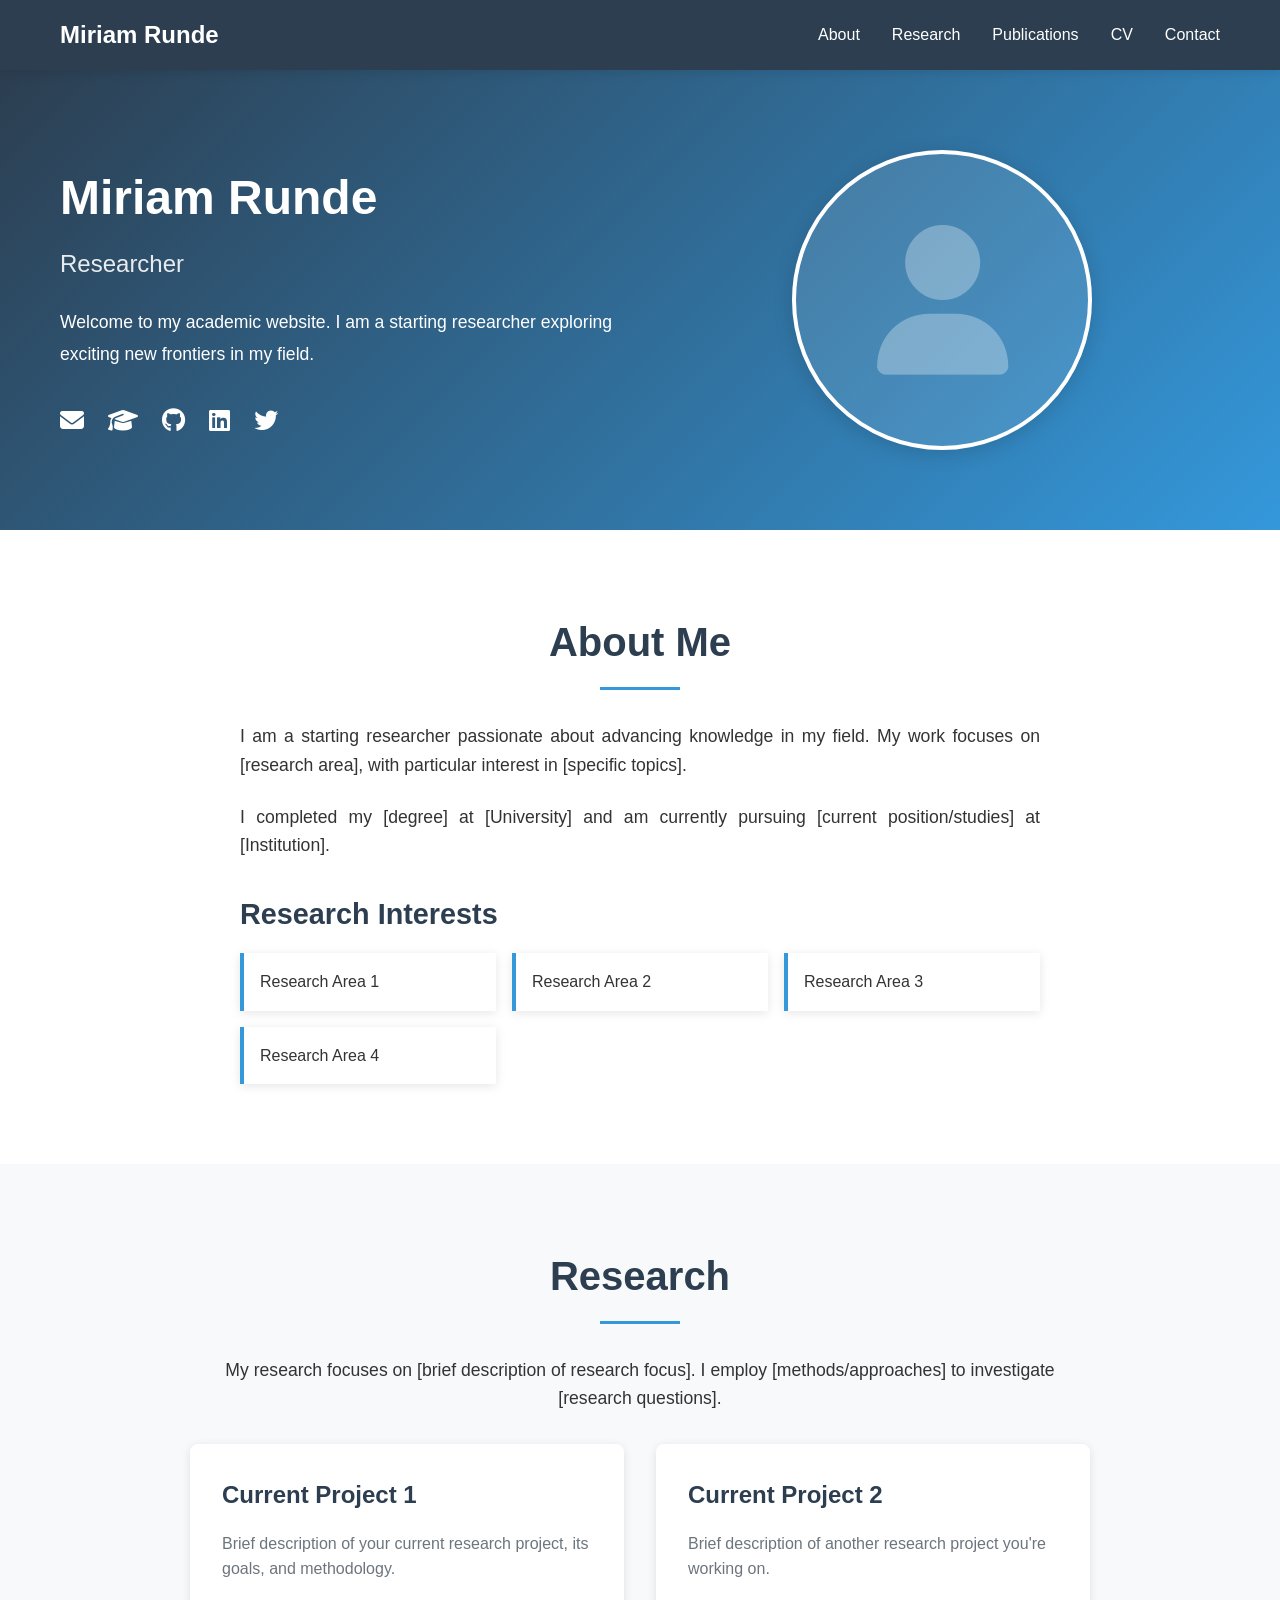
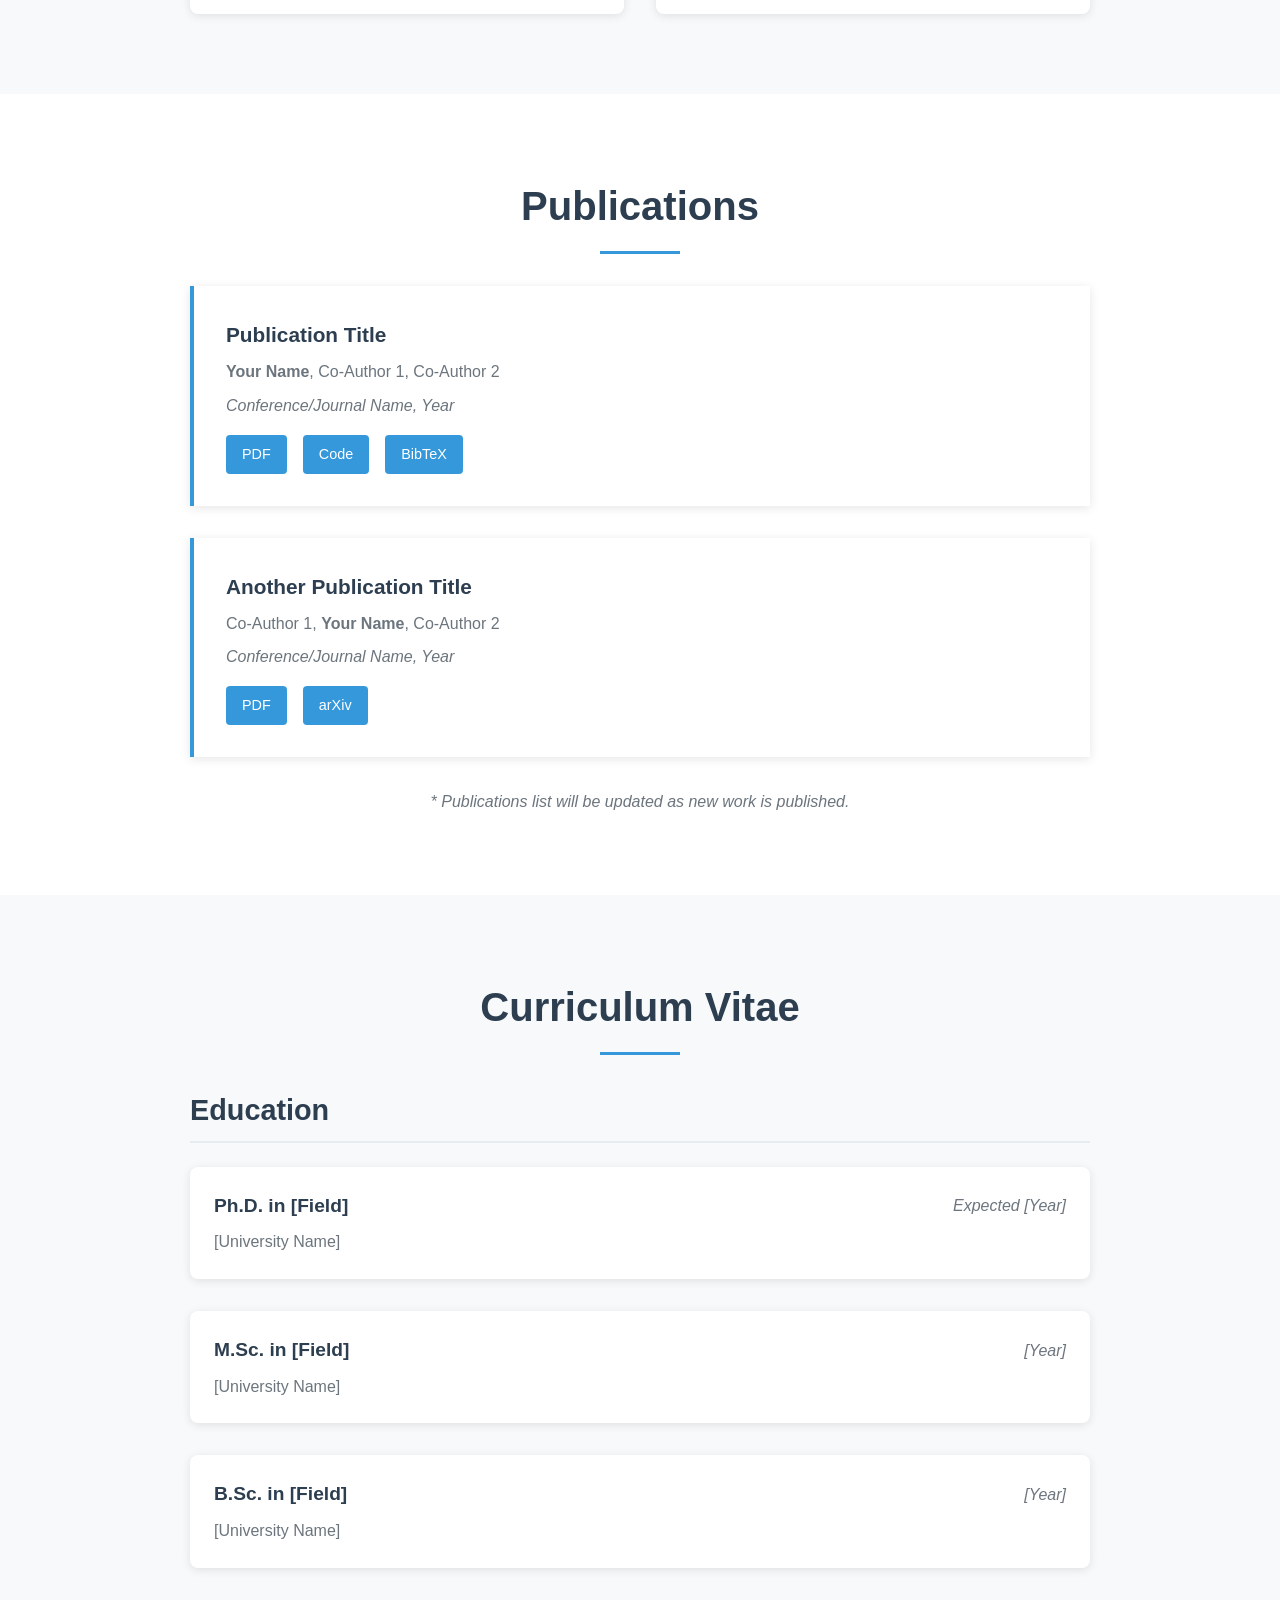
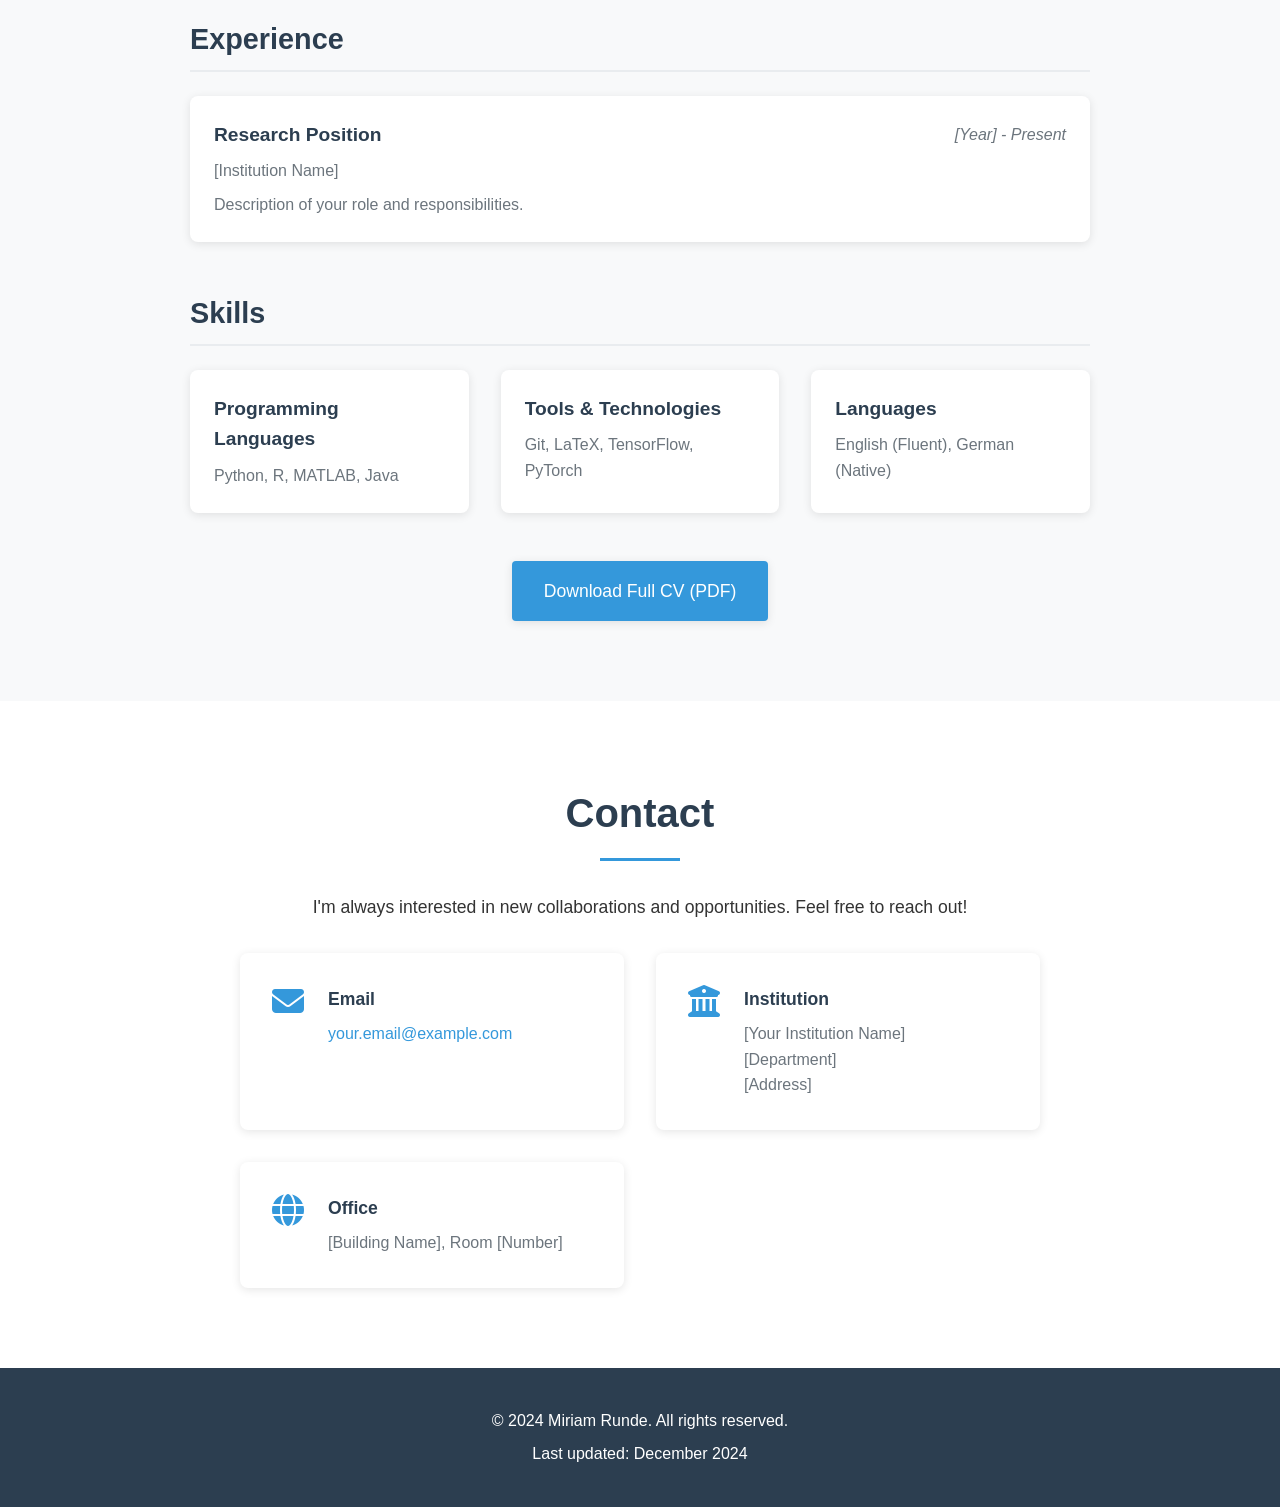
==== index.html @ 336d59de "Create basic academic website for starting researcher Co-authored-by: MiriamRunde <118540588+MiriamR" ====
<!DOCTYPE html>
<html lang="en">
<head>
    <meta charset="UTF-8">
    <meta name="viewport" content="width=device-width, initial-scale=1.0">
    <meta name="description" content="Academic website of Miriam Runde - Researcher">
    <title>Miriam Runde - Researcher</title>
    <link rel="stylesheet" href="style.css">
    <link rel="stylesheet" href="https://cdnjs.cloudflare.com/ajax/libs/font-awesome/6.4.0/css/all.min.css">
</head>
<body>
    <!-- Navigation -->
    <nav class="navbar">
        <div class="container">
            <div class="nav-brand">Miriam Runde</div>
            <ul class="nav-menu">
                <li><a href="#about">About</a></li>
                <li><a href="#research">Research</a></li>
                <li><a href="#publications">Publications</a></li>
                <li><a href="#cv">CV</a></li>
                <li><a href="#contact">Contact</a></li>
            </ul>
        </div>
    </nav>

    <!-- Hero Section -->
    <section class="hero">
        <div class="container">
            <div class="hero-content">
                <div class="hero-text">
                    <h1>Miriam Runde</h1>
                    <p class="subtitle">Researcher</p>
                    <p class="intro">Welcome to my academic website. I am a starting researcher exploring exciting new frontiers in my field.</p>
                    <div class="social-links">
                        <a href="mailto:your.email@example.com" title="Email"><i class="fas fa-envelope"></i></a>
                        <a href="https://scholar.google.com" target="_blank" title="Google Scholar"><i class="fas fa-graduation-cap"></i></a>
                        <a href="https://github.com" target="_blank" title="GitHub"><i class="fab fa-github"></i></a>
                        <a href="https://linkedin.com" target="_blank" title="LinkedIn"><i class="fab fa-linkedin"></i></a>
                        <a href="https://twitter.com" target="_blank" title="Twitter"><i class="fab fa-twitter"></i></a>
                    </div>
                </div>
                <div class="hero-image">
                    <div class="profile-photo">
                        <i class="fas fa-user"></i>
                    </div>
                </div>
            </div>
        </div>
    </section>

    <!-- About Section -->
    <section id="about" class="section">
        <div class="container">
            <h2 class="section-title">About Me</h2>
            <div class="about-content">
                <p>I am a starting researcher passionate about advancing knowledge in my field. My work focuses on [research area], with particular interest in [specific topics].</p>
                <p>I completed my [degree] at [University] and am currently pursuing [current position/studies] at [Institution].</p>
                <h3>Research Interests</h3>
                <ul class="interests-list">
                    <li>Research Area 1</li>
                    <li>Research Area 2</li>
                    <li>Research Area 3</li>
                    <li>Research Area 4</li>
                </ul>
            </div>
        </div>
    </section>

    <!-- Research Section -->
    <section id="research" class="section bg-light">
        <div class="container">
            <h2 class="section-title">Research</h2>
            <div class="research-content">
                <p>My research focuses on [brief description of research focus]. I employ [methods/approaches] to investigate [research questions].</p>
                
                <div class="research-projects">
                    <div class="project-card">
                        <h3>Current Project 1</h3>
                        <p>Brief description of your current research project, its goals, and methodology.</p>
                    </div>
                    <div class="project-card">
                        <h3>Current Project 2</h3>
                        <p>Brief description of another research project you're working on.</p>
                    </div>
                </div>
            </div>
        </div>
    </section>

    <!-- Publications Section -->
    <section id="publications" class="section">
        <div class="container">
            <h2 class="section-title">Publications</h2>
            <div class="publications-content">
                <div class="publication-item">
                    <h3>Publication Title</h3>
                    <p class="authors"><strong>Your Name</strong>, Co-Author 1, Co-Author 2</p>
                    <p class="venue"><em>Conference/Journal Name, Year</em></p>
                    <div class="publication-links">
                        <a href="#" class="btn-link">PDF</a>
                        <a href="#" class="btn-link">Code</a>
                        <a href="#" class="btn-link">BibTeX</a>
                    </div>
                </div>
                
                <div class="publication-item">
                    <h3>Another Publication Title</h3>
                    <p class="authors">Co-Author 1, <strong>Your Name</strong>, Co-Author 2</p>
                    <p class="venue"><em>Conference/Journal Name, Year</em></p>
                    <div class="publication-links">
                        <a href="#" class="btn-link">PDF</a>
                        <a href="#" class="btn-link">arXiv</a>
                    </div>
                </div>
                
                <p class="note"><em>* Publications list will be updated as new work is published.</em></p>
            </div>
        </div>
    </section>

    <!-- CV Section -->
    <section id="cv" class="section bg-light">
        <div class="container">
            <h2 class="section-title">Curriculum Vitae</h2>
            <div class="cv-content">
                <div class="cv-section">
                    <h3>Education</h3>
                    <div class="cv-item">
                        <div class="cv-item-header">
                            <strong>Ph.D. in [Field]</strong>
                            <span class="date">Expected [Year]</span>
                        </div>
                        <p>[University Name]</p>
                    </div>
                    <div class="cv-item">
                        <div class="cv-item-header">
                            <strong>M.Sc. in [Field]</strong>
                            <span class="date">[Year]</span>
                        </div>
                        <p>[University Name]</p>
                    </div>
                    <div class="cv-item">
                        <div class="cv-item-header">
                            <strong>B.Sc. in [Field]</strong>
                            <span class="date">[Year]</span>
                        </div>
                        <p>[University Name]</p>
                    </div>
                </div>

                <div class="cv-section">
                    <h3>Experience</h3>
                    <div class="cv-item">
                        <div class="cv-item-header">
                            <strong>Research Position</strong>
                            <span class="date">[Year] - Present</span>
                        </div>
                        <p>[Institution Name]</p>
                        <p>Description of your role and responsibilities.</p>
                    </div>
                </div>

                <div class="cv-section">
                    <h3>Skills</h3>
                    <div class="skills-grid">
                        <div class="skill-category">
                            <h4>Programming Languages</h4>
                            <p>Python, R, MATLAB, Java</p>
                        </div>
                        <div class="skill-category">
                            <h4>Tools & Technologies</h4>
                            <p>Git, LaTeX, TensorFlow, PyTorch</p>
                        </div>
                        <div class="skill-category">
                            <h4>Languages</h4>
                            <p>English (Fluent), German (Native)</p>
                        </div>
                    </div>
                </div>

                <div class="cv-download">
                    <a href="#" class="btn">Download Full CV (PDF)</a>
                </div>
            </div>
        </div>
    </section>

    <!-- Contact Section -->
    <section id="contact" class="section">
        <div class="container">
            <h2 class="section-title">Contact</h2>
            <div class="contact-content">
                <p>I'm always interested in new collaborations and opportunities. Feel free to reach out!</p>
                <div class="contact-info">
                    <div class="contact-item">
                        <i class="fas fa-envelope"></i>
                        <div>
                            <strong>Email</strong>
                            <p><a href="mailto:your.email@example.com">your.email@example.com</a></p>
                        </div>
                    </div>
                    <div class="contact-item">
                        <i class="fas fa-university"></i>
                        <div>
                            <strong>Institution</strong>
                            <p>[Your Institution Name]<br>
                            [Department]<br>
                            [Address]</p>
                        </div>
                    </div>
                    <div class="contact-item">
                        <i class="fas fa-globe"></i>
                        <div>
                            <strong>Office</strong>
                            <p>[Building Name], Room [Number]</p>
                        </div>
                    </div>
                </div>
            </div>
        </div>
    </section>

    <!-- Footer -->
    <footer class="footer">
        <div class="container">
            <p>&copy; 2024 Miriam Runde. All rights reserved.</p>
            <p>Last updated: December 2024</p>
        </div>
    </footer>

    <script src="script.js"></script>
</body>
</html>
---- style.css ----
/* Global Styles */
:root {
    --primary-color: #2c3e50;
    --secondary-color: #3498db;
    --accent-color: #e74c3c;
    --text-color: #333;
    --light-bg: #f8f9fa;
    --white: #ffffff;
    --gray: #6c757d;
    --light-gray: #e9ecef;
    --border-color: #dee2e6;
    --shadow: 0 2px 10px rgba(0,0,0,0.1);
    --shadow-hover: 0 4px 20px rgba(0,0,0,0.15);
}

* {
    margin: 0;
    padding: 0;
    box-sizing: border-box;
}

body {
    font-family: 'Segoe UI', Tahoma, Geneva, Verdana, sans-serif;
    line-height: 1.6;
    color: var(--text-color);
    background-color: var(--white);
}

html {
    scroll-behavior: smooth;
}

.container {
    max-width: 1200px;
    margin: 0 auto;
    padding: 0 20px;
}

/* Navigation */
.navbar {
    background-color: var(--primary-color);
    color: var(--white);
    padding: 1rem 0;
    position: sticky;
    top: 0;
    z-index: 1000;
    box-shadow: var(--shadow);
}

.navbar .container {
    display: flex;
    justify-content: space-between;
    align-items: center;
}

.nav-brand {
    font-size: 1.5rem;
    font-weight: bold;
}

.nav-menu {
    display: flex;
    list-style: none;
    gap: 2rem;
}

.nav-menu a {
    color: var(--white);
    text-decoration: none;
    transition: color 0.3s;
    font-weight: 500;
}

.nav-menu a:hover {
    color: var(--secondary-color);
}

/* Hero Section */
.hero {
    background: linear-gradient(135deg, var(--primary-color) 0%, var(--secondary-color) 100%);
    color: var(--white);
    padding: 5rem 0;
}

.hero-content {
    display: grid;
    grid-template-columns: 1fr 1fr;
    gap: 3rem;
    align-items: center;
}

.hero-text h1 {
    font-size: 3rem;
    margin-bottom: 0.5rem;
}

.subtitle {
    font-size: 1.5rem;
    color: var(--light-gray);
    margin-bottom: 1.5rem;
}

.intro {
    font-size: 1.1rem;
    line-height: 1.8;
    margin-bottom: 2rem;
}

.social-links {
    display: flex;
    gap: 1.5rem;
}

.social-links a {
    color: var(--white);
    font-size: 1.5rem;
    transition: transform 0.3s, color 0.3s;
}

.social-links a:hover {
    transform: translateY(-3px);
    color: var(--light-gray);
}

.hero-image {
    display: flex;
    justify-content: center;
    align-items: center;
}

.profile-photo {
    width: 300px;
    height: 300px;
    border-radius: 50%;
    background-color: rgba(255, 255, 255, 0.1);
    display: flex;
    justify-content: center;
    align-items: center;
    border: 4px solid var(--white);
    box-shadow: var(--shadow-hover);
}

.profile-photo i {
    font-size: 150px;
    color: rgba(255, 255, 255, 0.3);
}

/* Sections */
.section {
    padding: 5rem 0;
}

.bg-light {
    background-color: var(--light-bg);
}

.section-title {
    font-size: 2.5rem;
    margin-bottom: 2rem;
    color: var(--primary-color);
    text-align: center;
    position: relative;
    padding-bottom: 1rem;
}

.section-title::after {
    content: '';
    position: absolute;
    bottom: 0;
    left: 50%;
    transform: translateX(-50%);
    width: 80px;
    height: 3px;
    background-color: var(--secondary-color);
}

/* About Section */
.about-content {
    max-width: 800px;
    margin: 0 auto;
}

.about-content p {
    font-size: 1.1rem;
    margin-bottom: 1.5rem;
    text-align: justify;
}

.about-content h3 {
    font-size: 1.8rem;
    color: var(--primary-color);
    margin: 2rem 0 1rem;
}

.interests-list {
    display: grid;
    grid-template-columns: repeat(auto-fit, minmax(250px, 1fr));
    gap: 1rem;
    list-style: none;
    margin-top: 1rem;
}

.interests-list li {
    background-color: var(--white);
    padding: 1rem;
    border-left: 4px solid var(--secondary-color);
    box-shadow: var(--shadow);
    transition: transform 0.3s;
}

.interests-list li:hover {
    transform: translateX(5px);
}

/* Research Section */
.research-content {
    max-width: 900px;
    margin: 0 auto;
}

.research-content > p {
    font-size: 1.1rem;
    margin-bottom: 2rem;
    text-align: center;
}

.research-projects {
    display: grid;
    grid-template-columns: repeat(auto-fit, minmax(300px, 1fr));
    gap: 2rem;
    margin-top: 2rem;
}

.project-card {
    background-color: var(--white);
    padding: 2rem;
    border-radius: 8px;
    box-shadow: var(--shadow);
    transition: transform 0.3s, box-shadow 0.3s;
}

.project-card:hover {
    transform: translateY(-5px);
    box-shadow: var(--shadow-hover);
}

.project-card h3 {
    color: var(--primary-color);
    margin-bottom: 1rem;
    font-size: 1.5rem;
}

.project-card p {
    color: var(--gray);
}

/* Publications Section */
.publications-content {
    max-width: 900px;
    margin: 0 auto;
}

.publication-item {
    background-color: var(--white);
    padding: 2rem;
    margin-bottom: 2rem;
    border-left: 4px solid var(--secondary-color);
    box-shadow: var(--shadow);
    transition: transform 0.3s;
}

.publication-item:hover {
    transform: translateX(5px);
}

.publication-item h3 {
    color: var(--primary-color);
    margin-bottom: 0.5rem;
    font-size: 1.3rem;
}

.authors {
    color: var(--gray);
    margin-bottom: 0.5rem;
}

.venue {
    color: var(--gray);
    margin-bottom: 1rem;
}

.publication-links {
    display: flex;
    gap: 1rem;
    flex-wrap: wrap;
}

.btn-link {
    display: inline-block;
    padding: 0.5rem 1rem;
    background-color: var(--secondary-color);
    color: var(--white);
    text-decoration: none;
    border-radius: 4px;
    transition: background-color 0.3s;
    font-size: 0.9rem;
}

.btn-link:hover {
    background-color: var(--primary-color);
}

.note {
    margin-top: 2rem;
    text-align: center;
    color: var(--gray);
}

/* CV Section */
.cv-content {
    max-width: 900px;
    margin: 0 auto;
}

.cv-section {
    margin-bottom: 3rem;
}

.cv-section h3 {
    font-size: 1.8rem;
    color: var(--primary-color);
    margin-bottom: 1.5rem;
    border-bottom: 2px solid var(--light-gray);
    padding-bottom: 0.5rem;
}

.cv-item {
    margin-bottom: 2rem;
    padding: 1.5rem;
    background-color: var(--white);
    border-radius: 8px;
    box-shadow: var(--shadow);
}

.cv-item-header {
    display: flex;
    justify-content: space-between;
    align-items: center;
    margin-bottom: 0.5rem;
    flex-wrap: wrap;
}

.cv-item-header strong {
    font-size: 1.2rem;
    color: var(--primary-color);
}

.date {
    color: var(--gray);
    font-style: italic;
}

.cv-item p {
    color: var(--gray);
    margin-top: 0.5rem;
}

.skills-grid {
    display: grid;
    grid-template-columns: repeat(auto-fit, minmax(250px, 1fr));
    gap: 2rem;
}

.skill-category {
    padding: 1.5rem;
    background-color: var(--white);
    border-radius: 8px;
    box-shadow: var(--shadow);
}

.skill-category h4 {
    color: var(--primary-color);
    margin-bottom: 0.5rem;
    font-size: 1.2rem;
}

.skill-category p {
    color: var(--gray);
}

.cv-download {
    text-align: center;
    margin-top: 3rem;
}

.btn {
    display: inline-block;
    padding: 1rem 2rem;
    background-color: var(--secondary-color);
    color: var(--white);
    text-decoration: none;
    border-radius: 4px;
    font-size: 1.1rem;
    transition: background-color 0.3s, transform 0.3s;
    box-shadow: var(--shadow);
}

.btn:hover {
    background-color: var(--primary-color);
    transform: translateY(-2px);
    box-shadow: var(--shadow-hover);
}

/* Contact Section */
.contact-content {
    max-width: 800px;
    margin: 0 auto;
    text-align: center;
}

.contact-content > p {
    font-size: 1.1rem;
    margin-bottom: 2rem;
}

.contact-info {
    display: grid;
    grid-template-columns: repeat(auto-fit, minmax(250px, 1fr));
    gap: 2rem;
    margin-top: 2rem;
}

.contact-item {
    display: flex;
    gap: 1rem;
    align-items: flex-start;
    padding: 2rem;
    background-color: var(--white);
    border-radius: 8px;
    box-shadow: var(--shadow);
    text-align: left;
    transition: transform 0.3s;
}

.contact-item:hover {
    transform: translateY(-5px);
    box-shadow: var(--shadow-hover);
}

.contact-item i {
    font-size: 2rem;
    color: var(--secondary-color);
    min-width: 40px;
}

.contact-item strong {
    display: block;
    color: var(--primary-color);
    margin-bottom: 0.5rem;
    font-size: 1.1rem;
}

.contact-item p {
    color: var(--gray);
    margin: 0;
}

.contact-item a {
    color: var(--secondary-color);
    text-decoration: none;
}

.contact-item a:hover {
    text-decoration: underline;
}

/* Footer */
.footer {
    background-color: var(--primary-color);
    color: var(--white);
    padding: 2rem 0;
    text-align: center;
}

.footer p {
    margin: 0.5rem 0;
}

/* Responsive Design */
@media (max-width: 768px) {
    .nav-menu {
        flex-direction: column;
        gap: 1rem;
    }

    .hero-content {
        grid-template-columns: 1fr;
        text-align: center;
    }

    .hero-text h1 {
        font-size: 2.5rem;
    }

    .profile-photo {
        width: 200px;
        height: 200px;
    }

    .profile-photo i {
        font-size: 100px;
    }

    .section-title {
        font-size: 2rem;
    }

    .about-content p {
        text-align: left;
    }

    .research-projects,
    .skills-grid,
    .contact-info {
        grid-template-columns: 1fr;
    }

    .cv-item-header {
        flex-direction: column;
        align-items: flex-start;
        gap: 0.5rem;
    }

    .social-links {
        justify-content: center;
    }
}

@media (max-width: 480px) {
    .container {
        padding: 0 15px;
    }

    .hero {
        padding: 3rem 0;
    }

    .section {
        padding: 3rem 0;
    }

    .hero-text h1 {
        font-size: 2rem;
    }

    .subtitle {
        font-size: 1.2rem;
    }

    .profile-photo {
        width: 150px;
        height: 150px;
    }

    .profile-photo i {
        font-size: 75px;
    }
}
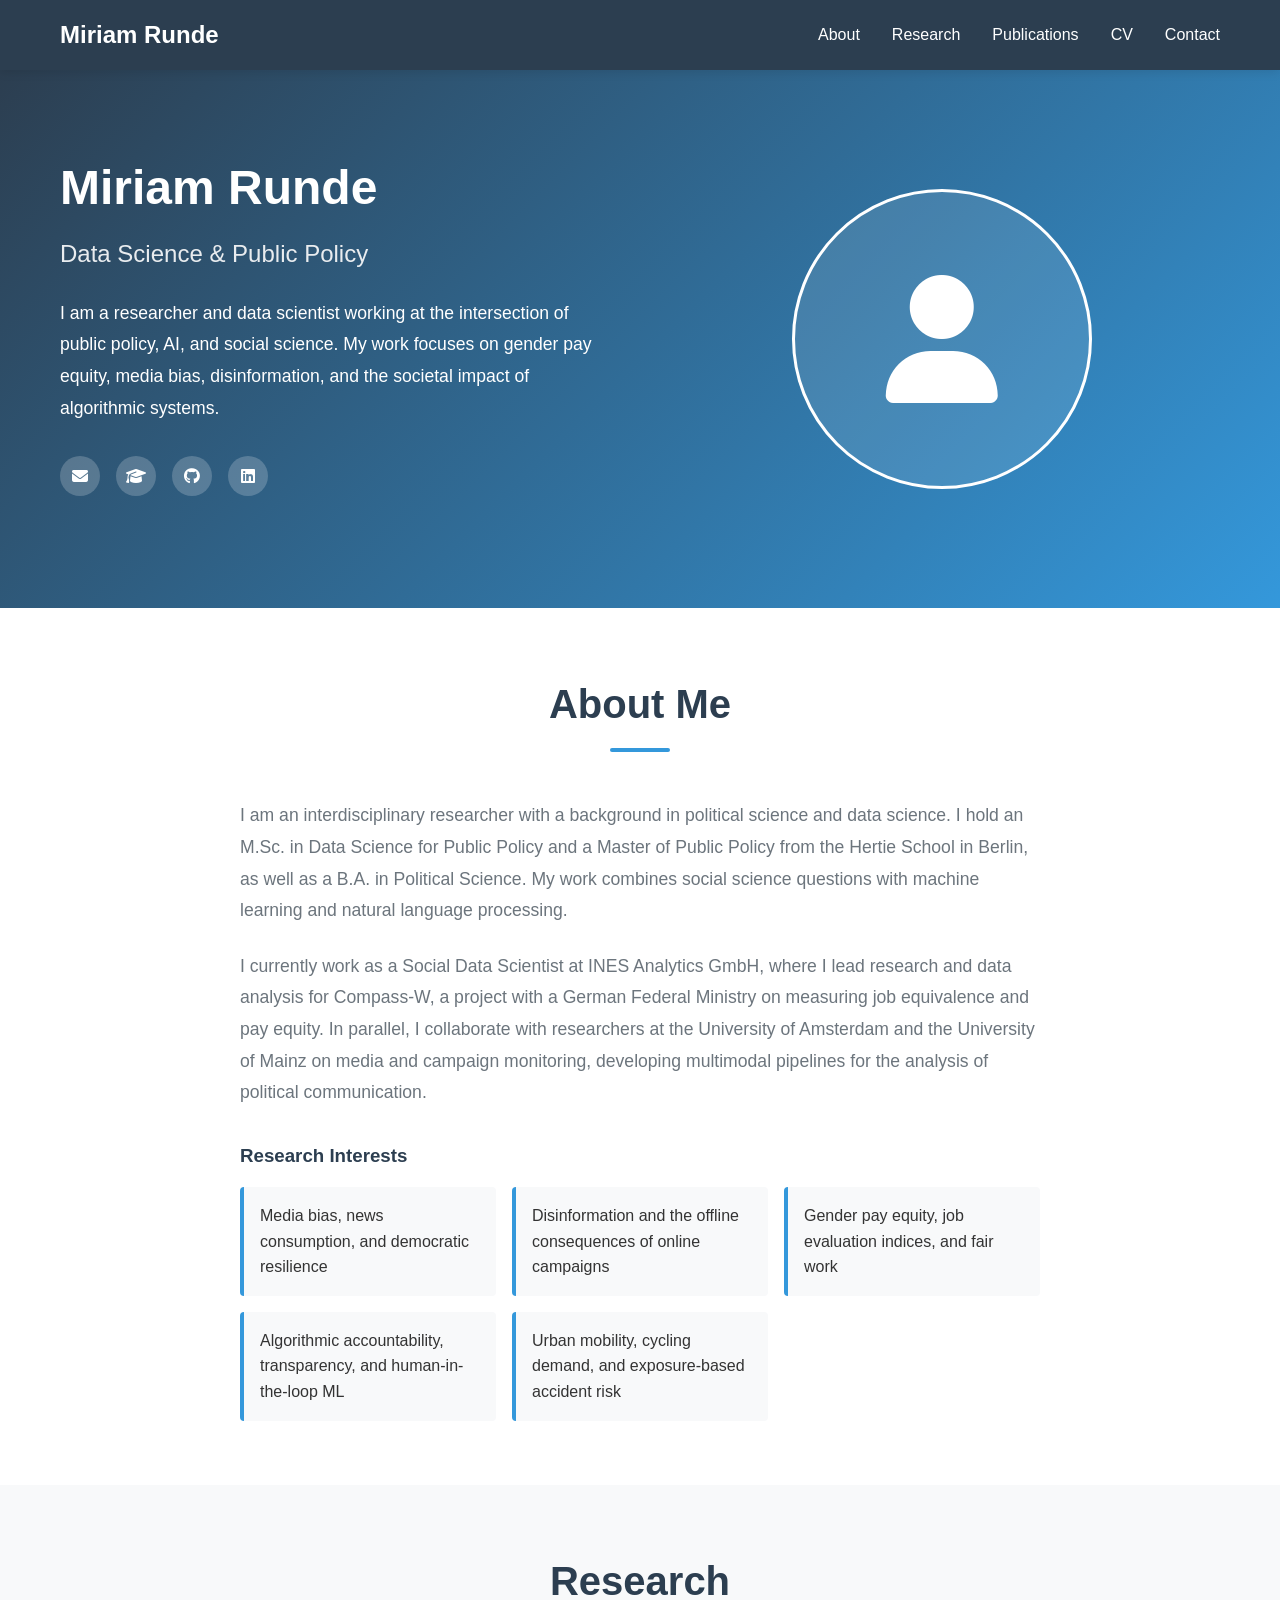
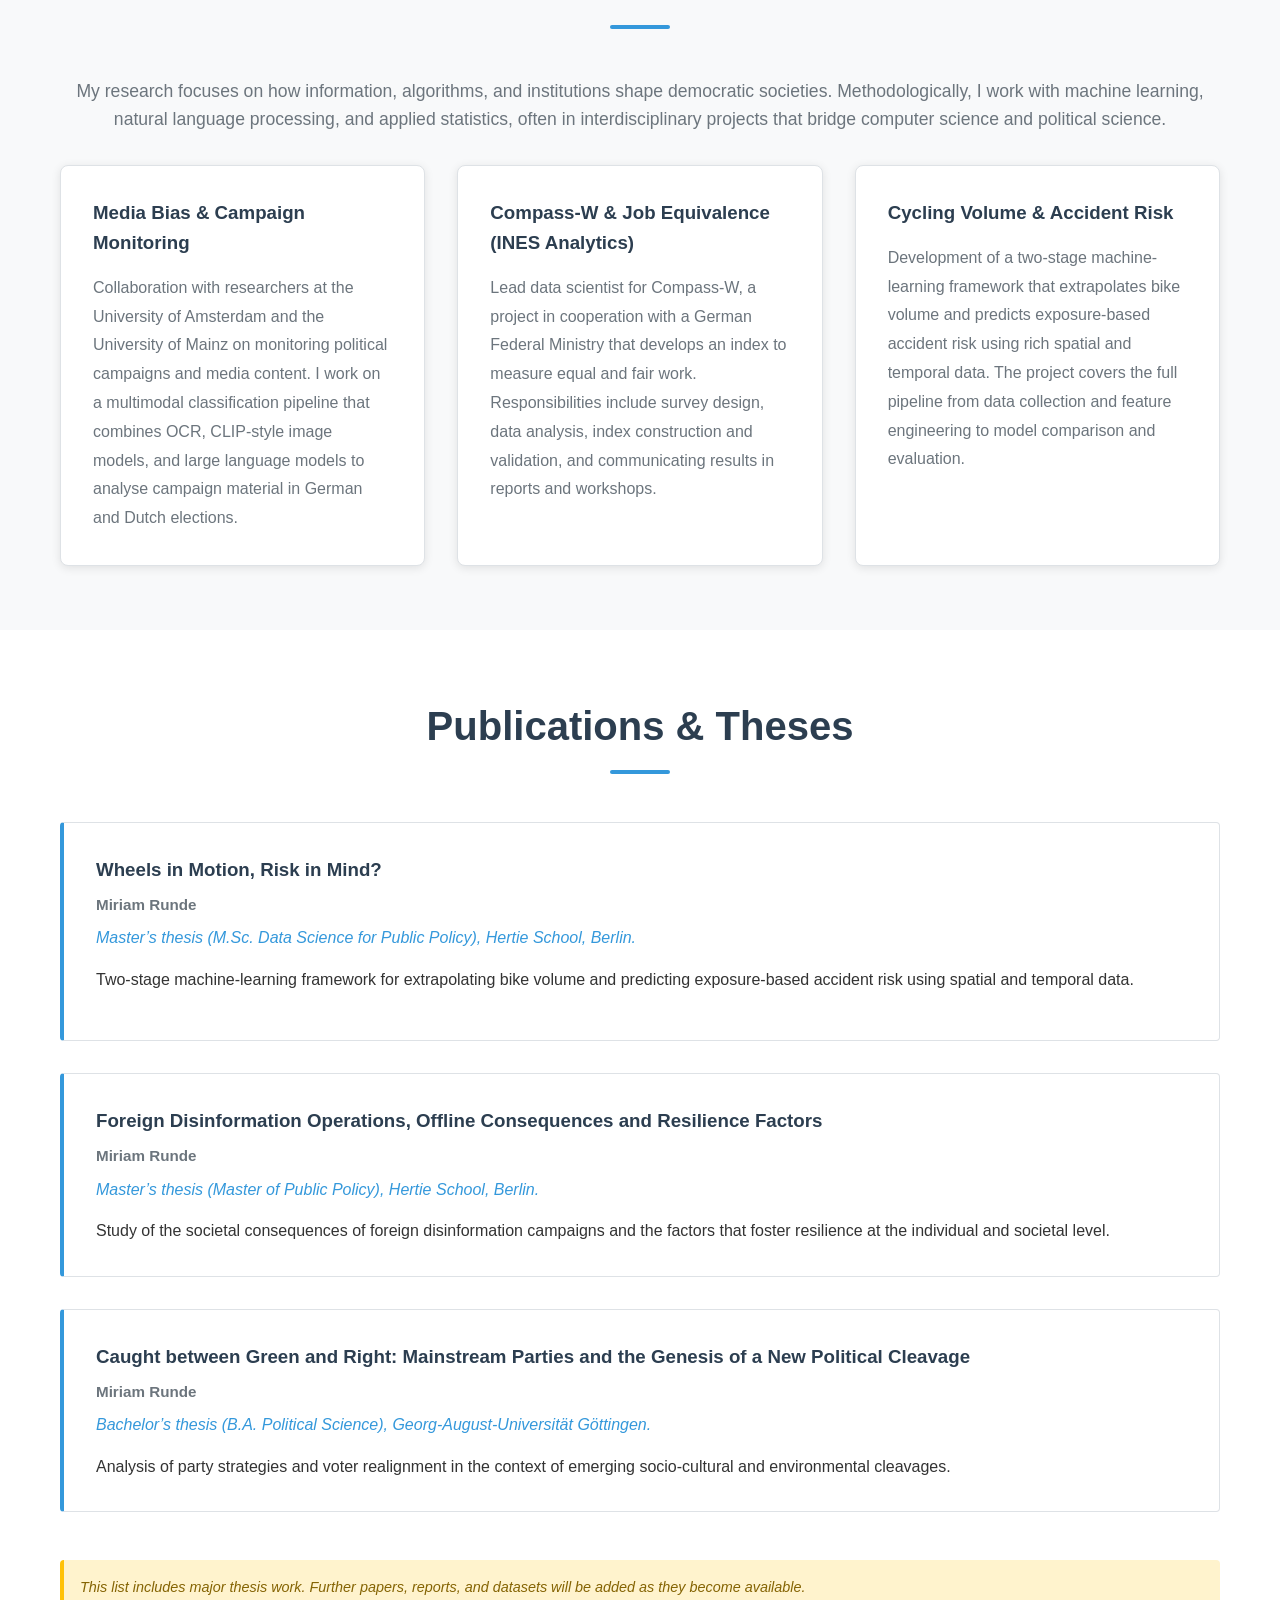
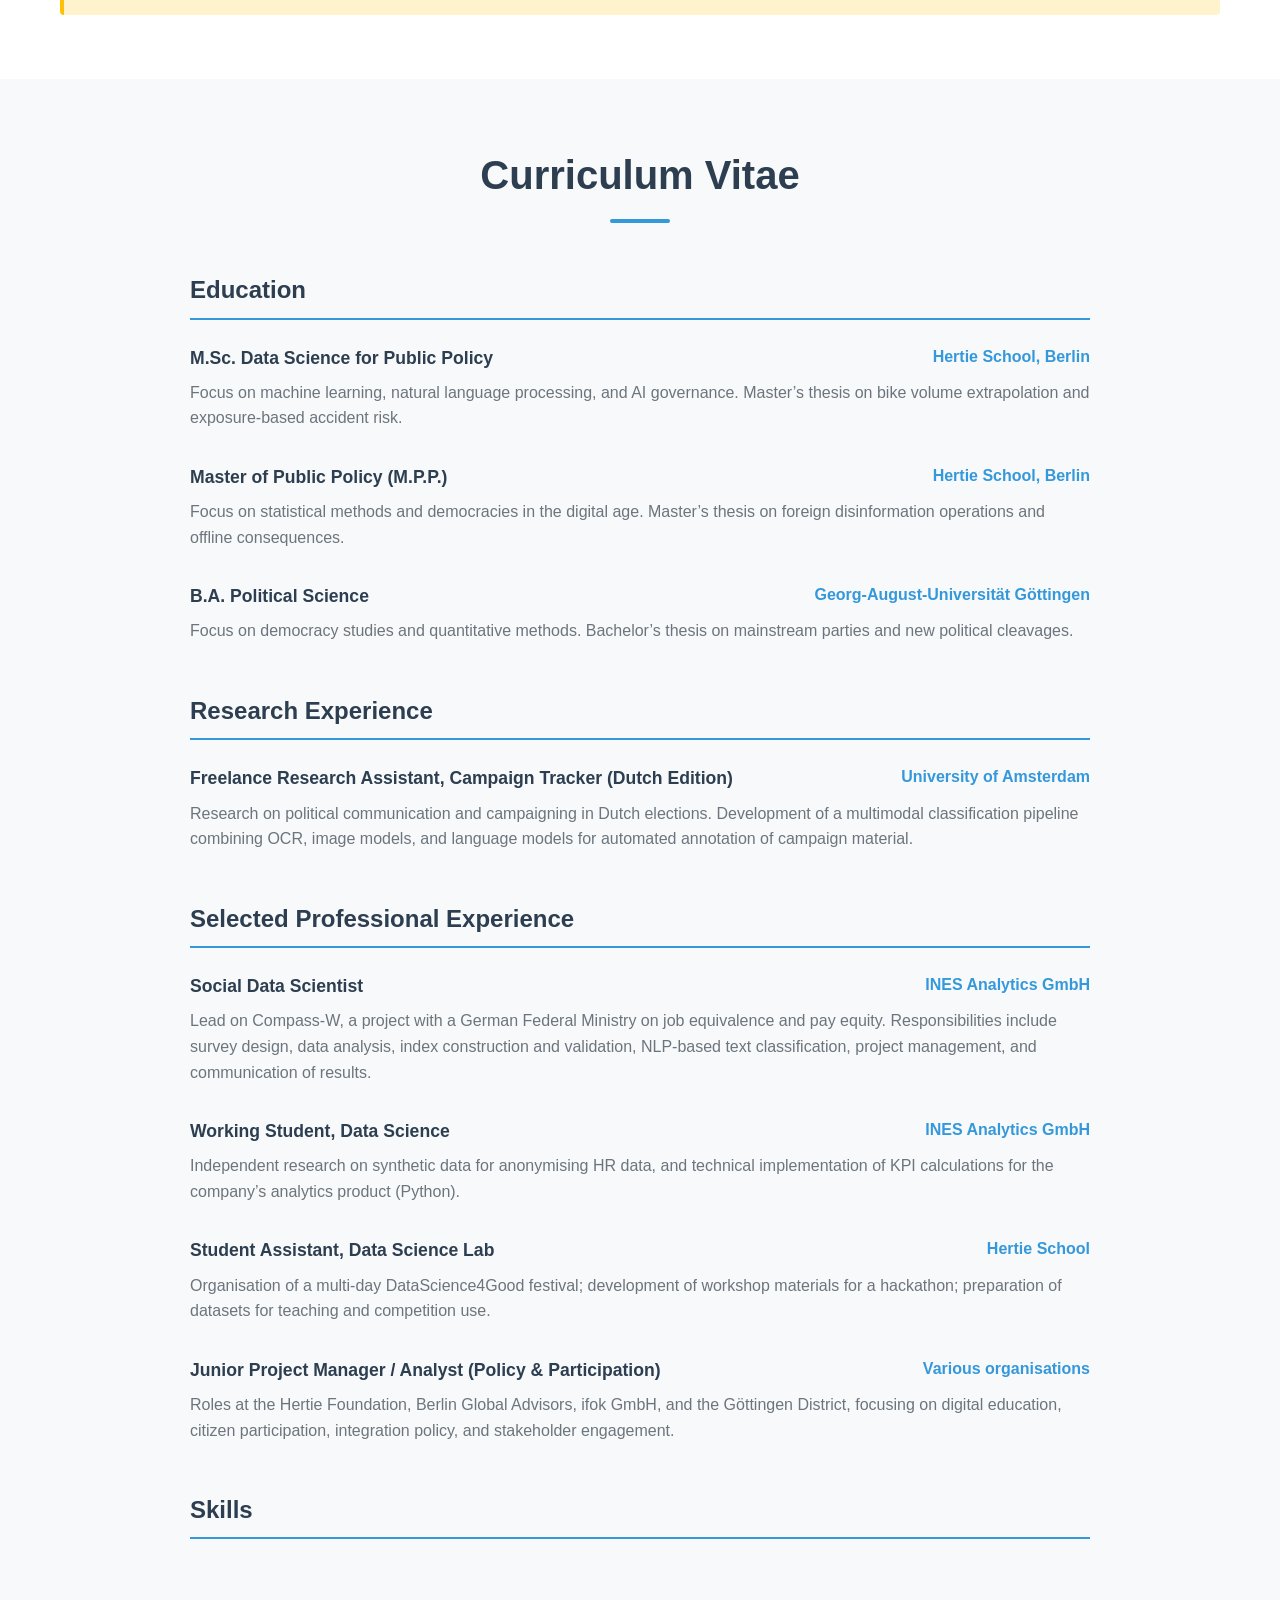
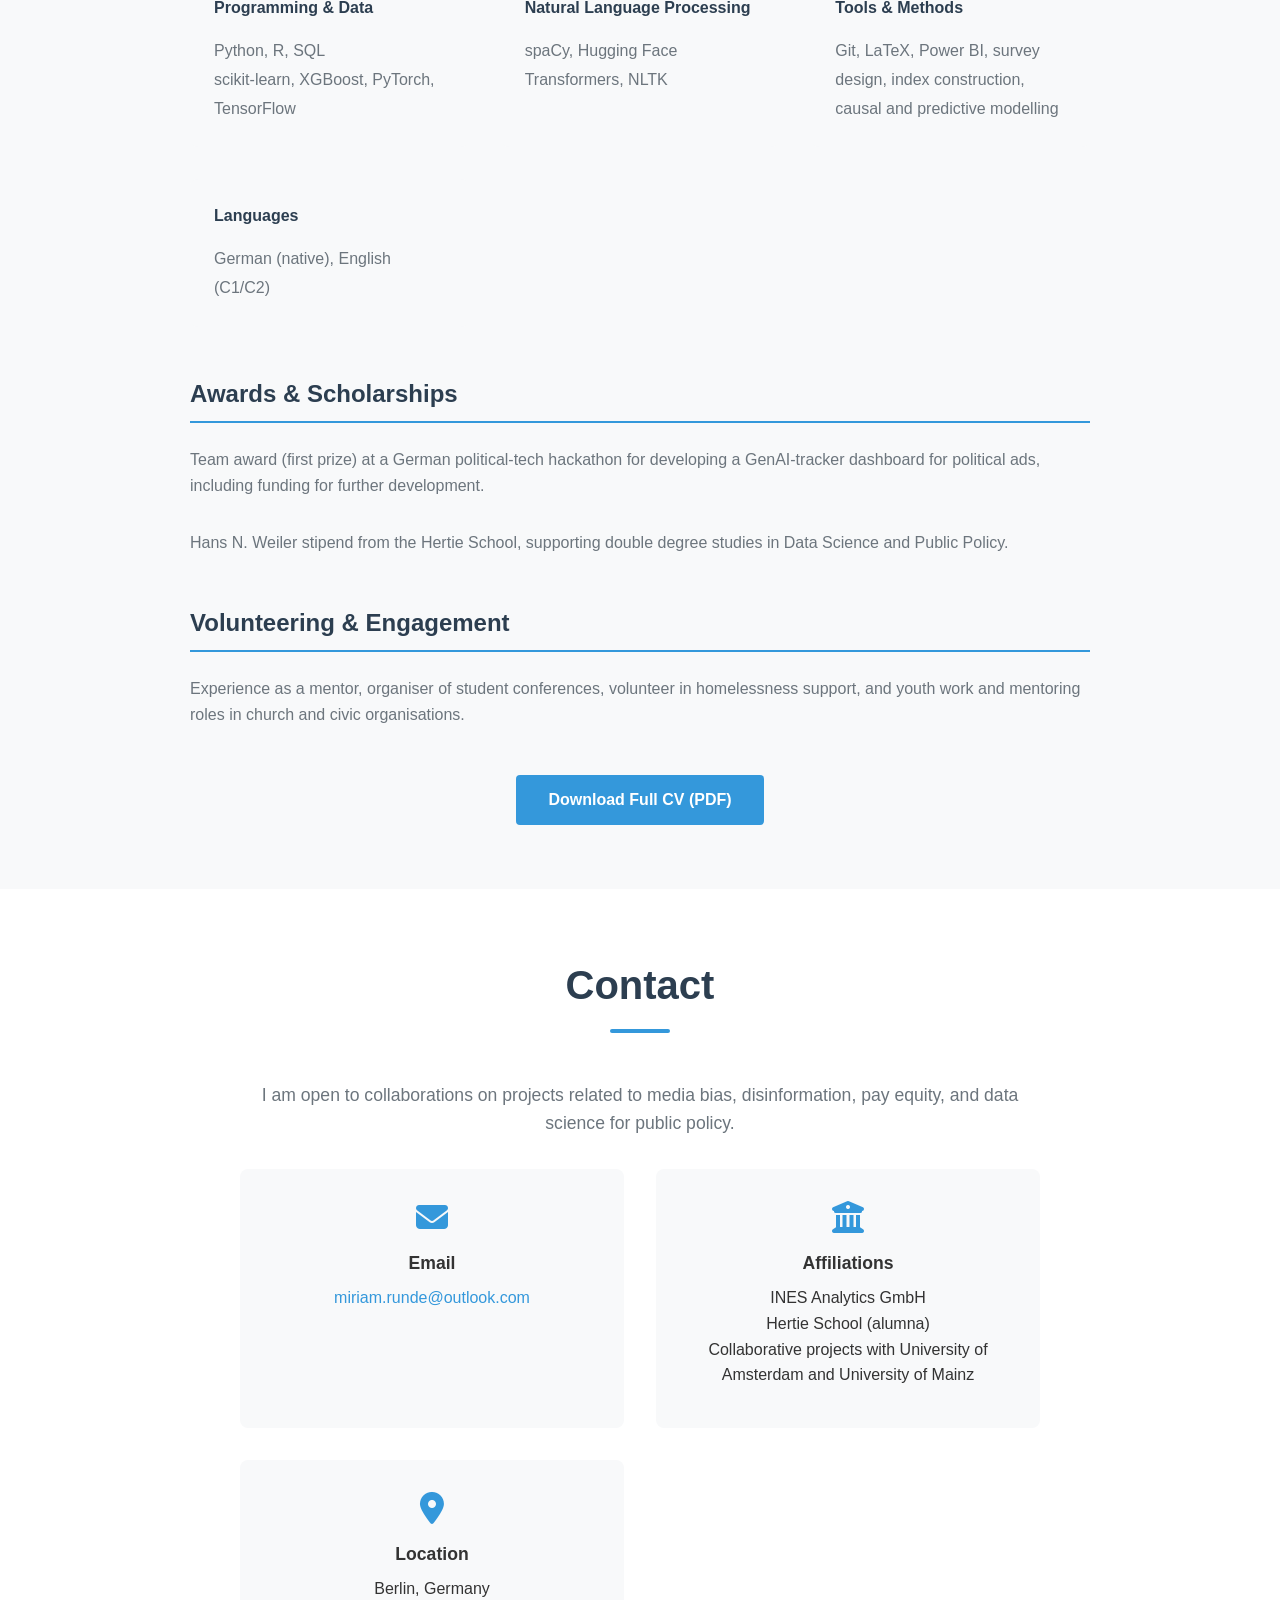
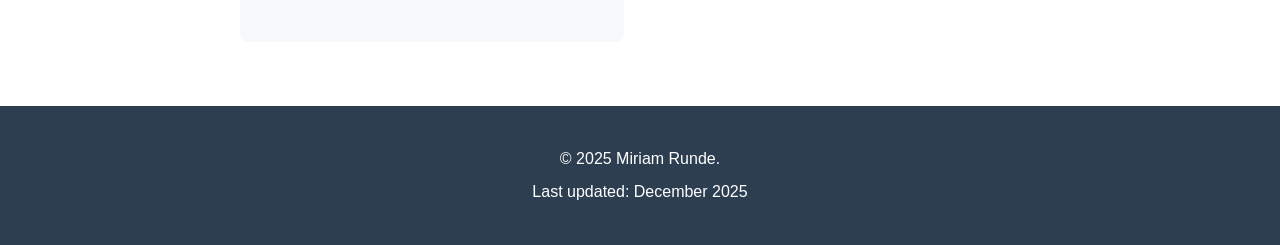
==== commit 2c27ed5a: "updated index" ====
--- a/index.html
+++ b/index.html
@@ -3,7 +3,7 @@
 <head>
     <meta charset="UTF-8">
     <meta name="viewport" content="width=device-width, initial-scale=1.0">
-    <meta name="description" content="Academic website of Miriam Runde - Researcher">
+    <meta name="description" content="Academic website of Miriam Runde - Data Science and Public Policy Researcher">
     <title>Miriam Runde - Researcher</title>
     <link rel="stylesheet" href="style.css">
     <link rel="stylesheet" href="https://cdnjs.cloudflare.com/ajax/libs/font-awesome/6.4.0/css/all.min.css">
@@ -29,18 +29,21 @@
             <div class="hero-content">
                 <div class="hero-text">
                     <h1>Miriam Runde</h1>
-                    <p class="subtitle">Researcher</p>
-                    <p class="intro">Welcome to my academic website. I am a starting researcher exploring exciting new frontiers in my field.</p>
+                    <p class="subtitle">Data Science & Public Policy</p>
+                    <p class="intro">
+                        I am a researcher and data scientist working at the intersection of public policy, AI, and social science.
+                        My work focuses on gender pay equity, media bias, disinformation, and the societal impact of algorithmic systems.
+                    </p>
                     <div class="social-links">
-                        <a href="mailto:your.email@example.com" title="Email"><i class="fas fa-envelope"></i></a>
+                        <a href="mailto:miriam.runde@outlook.com" title="Email"><i class="fas fa-envelope"></i></a>
                         <a href="https://scholar.google.com" target="_blank" title="Google Scholar"><i class="fas fa-graduation-cap"></i></a>
-                        <a href="https://github.com" target="_blank" title="GitHub"><i class="fab fa-github"></i></a>
-                        <a href="https://linkedin.com" target="_blank" title="LinkedIn"><i class="fab fa-linkedin"></i></a>
-                        <a href="https://twitter.com" target="_blank" title="Twitter"><i class="fab fa-twitter"></i></a>
+                        <a href="https://github.com/MiriamRunde" target="_blank" title="GitHub"><i class="fab fa-github"></i></a>
+                        <a href="https://www.linkedin.com/in/miriamrunde/" target="_blank" title="LinkedIn"><i class="fab fa-linkedin"></i></a>
                     </div>
                 </div>
                 <div class="hero-image">
                     <div class="profile-photo">
+                        <!-- Replace with an actual img tag if you want a real photo -->
                         <i class="fas fa-user"></i>
                     </div>
                 </div>
@@ -53,14 +56,26 @@
         <div class="container">
             <h2 class="section-title">About Me</h2>
             <div class="about-content">
-                <p>I am a starting researcher passionate about advancing knowledge in my field. My work focuses on [research area], with particular interest in [specific topics].</p>
-                <p>I completed my [degree] at [University] and am currently pursuing [current position/studies] at [Institution].</p>
+                <p>
+                    I am an interdisciplinary researcher with a background in political science and data science.
+                    I hold an M.Sc. in Data Science for Public Policy and a Master of Public Policy from the Hertie School in Berlin,
+                    as well as a B.A. in Political Science. My work combines social science questions with machine learning and
+                    natural language processing.
+                </p>
+                <p>
+                    I currently work as a Social Data Scientist at INES Analytics GmbH, where I lead research and data analysis
+                    for Compass-W, a project with a German Federal Ministry on measuring job equivalence and pay equity.
+                    In parallel, I collaborate with researchers at the University of Amsterdam and the University of Mainz
+                    on media and campaign monitoring, developing multimodal pipelines for the analysis of political communication.
+                </p>
+
                 <h3>Research Interests</h3>
                 <ul class="interests-list">
-                    <li>Research Area 1</li>
-                    <li>Research Area 2</li>
-                    <li>Research Area 3</li>
-                    <li>Research Area 4</li>
+                    <li>Media bias, news consumption, and democratic resilience</li>
+                    <li>Disinformation and the offline consequences of online campaigns</li>
+                    <li>Gender pay equity, job evaluation indices, and fair work</li>
+                    <li>Algorithmic accountability, transparency, and human-in-the-loop ML</li>
+                    <li>Urban mobility, cycling demand, and exposure-based accident risk</li>
                 </ul>
             </div>
         </div>
@@ -71,16 +86,39 @@
         <div class="container">
             <h2 class="section-title">Research</h2>
             <div class="research-content">
-                <p>My research focuses on [brief description of research focus]. I employ [methods/approaches] to investigate [research questions].</p>
-                
+                <p>
+                    My research focuses on how information, algorithms, and institutions shape democratic societies.
+                    Methodologically, I work with machine learning, natural language processing, and applied statistics,
+                    often in interdisciplinary projects that bridge computer science and political science.
+                </p>
+
                 <div class="research-projects">
                     <div class="project-card">
-                        <h3>Current Project 1</h3>
-                        <p>Brief description of your current research project, its goals, and methodology.</p>
-                    </div>
+                        <h3>Media Bias & Campaign Monitoring</h3>
+                        <p>
+                            Collaboration with researchers at the University of Amsterdam and the University of Mainz on
+                            monitoring political campaigns and media content. I work on a multimodal classification pipeline
+                            that combines OCR, CLIP-style image models, and large language models to analyse campaign material
+                            in German and Dutch elections.
+                        </p>
+                    </div>
+
                     <div class="project-card">
-                        <h3>Current Project 2</h3>
-                        <p>Brief description of another research project you're working on.</p>
+                        <h3>Compass-W & Job Equivalence (INES Analytics)</h3>
+                        <p>
+                            Lead data scientist for Compass-W, a project in cooperation with a German Federal Ministry that
+                            develops an index to measure equal and fair work. Responsibilities include survey design, data
+                            analysis, index construction and validation, and communicating results in reports and workshops.
+                        </p>
+                    </div>
+
+                    <div class="project-card">
+                        <h3>Cycling Volume & Accident Risk</h3>
+                        <p>
+                            Development of a two-stage machine-learning framework that extrapolates bike volume and predicts
+                            exposure-based accident risk using rich spatial and temporal data. The project covers the full
+                            pipeline from data collection and feature engineering to model comparison and evaluation.
+                        </p>
                     </div>
                 </div>
             </div>
@@ -90,30 +128,53 @@
     <!-- Publications Section -->
     <section id="publications" class="section">
         <div class="container">
-            <h2 class="section-title">Publications</h2>
+            <h2 class="section-title">Publications & Theses</h2>
             <div class="publications-content">
                 <div class="publication-item">
-                    <h3>Publication Title</h3>
-                    <p class="authors"><strong>Your Name</strong>, Co-Author 1, Co-Author 2</p>
-                    <p class="venue"><em>Conference/Journal Name, Year</em></p>
+                    <h3>Wheels in Motion, Risk in Mind?</h3>
+                    <p class="authors"><strong>Miriam Runde</strong></p>
+                    <p class="venue">
+                        Master’s thesis (M.Sc. Data Science for Public Policy), Hertie School, Berlin.
+                    </p>
+                    <p>
+                        Two-stage machine-learning framework for extrapolating bike volume and predicting
+                        exposure-based accident risk using spatial and temporal data.
+                    </p>
                     <div class="publication-links">
-                        <a href="#" class="btn-link">PDF</a>
-                        <a href="#" class="btn-link">Code</a>
-                        <a href="#" class="btn-link">BibTeX</a>
-                    </div>
-                </div>
-                
+                        <!-- Add a real link once you have a PDF or repository -->
+                        <!-- <a href="THESIS_PDF_LINK" class="btn-link" target="_blank">PDF</a> -->
+                    </div>
+                </div>
+
                 <div class="publication-item">
-                    <h3>Another Publication Title</h3>
-                    <p class="authors">Co-Author 1, <strong>Your Name</strong>, Co-Author 2</p>
-                    <p class="venue"><em>Conference/Journal Name, Year</em></p>
-                    <div class="publication-links">
-                        <a href="#" class="btn-link">PDF</a>
-                        <a href="#" class="btn-link">arXiv</a>
-                    </div>
-                </div>
-                
-                <p class="note"><em>* Publications list will be updated as new work is published.</em></p>
+                    <h3>Foreign Disinformation Operations, Offline Consequences and Resilience Factors</h3>
+                    <p class="authors"><strong>Miriam Runde</strong></p>
+                    <p class="venue">
+                        Master’s thesis (Master of Public Policy), Hertie School, Berlin.
+                    </p>
+                    <p>
+                        Study of the societal consequences of foreign disinformation campaigns and the
+                        factors that foster resilience at the individual and societal level.
+                    </p>
+                </div>
+
+                <div class="publication-item">
+                    <h3>Caught between Green and Right: Mainstream Parties and the Genesis of a New Political Cleavage</h3>
+                    <p class="authors"><strong>Miriam Runde</strong></p>
+                    <p class="venue">
+                        Bachelor’s thesis (B.A. Political Science), Georg-August-Universität Göttingen.
+                    </p>
+                    <p>
+                        Analysis of party strategies and voter realignment in the context of emerging
+                        socio-cultural and environmental cleavages.
+                    </p>
+                </div>
+
+                <p class="note">
+                    <em>
+                        This list includes major thesis work. Further papers, reports, and datasets will be added as they become available.
+                    </em>
+                </p>
             </div>
         </div>
     </section>
@@ -123,63 +184,164 @@
         <div class="container">
             <h2 class="section-title">Curriculum Vitae</h2>
             <div class="cv-content">
+                <!-- Education -->
                 <div class="cv-section">
                     <h3>Education</h3>
-                    <div class="cv-item">
-                        <div class="cv-item-header">
-                            <strong>Ph.D. in [Field]</strong>
-                            <span class="date">Expected [Year]</span>
-                        </div>
-                        <p>[University Name]</p>
-                    </div>
-                    <div class="cv-item">
-                        <div class="cv-item-header">
-                            <strong>M.Sc. in [Field]</strong>
-                            <span class="date">[Year]</span>
-                        </div>
-                        <p>[University Name]</p>
-                    </div>
-                    <div class="cv-item">
-                        <div class="cv-item-header">
-                            <strong>B.Sc. in [Field]</strong>
-                            <span class="date">[Year]</span>
-                        </div>
-                        <p>[University Name]</p>
-                    </div>
-                </div>
-
-                <div class="cv-section">
-                    <h3>Experience</h3>
-                    <div class="cv-item">
-                        <div class="cv-item-header">
-                            <strong>Research Position</strong>
-                            <span class="date">[Year] - Present</span>
-                        </div>
-                        <p>[Institution Name]</p>
-                        <p>Description of your role and responsibilities.</p>
-                    </div>
-                </div>
-
+
+                    <div class="cv-item">
+                        <div class="cv-item-header">
+                            <strong>M.Sc. Data Science for Public Policy</strong>
+                            <span class="date">Hertie School, Berlin</span>
+                        </div>
+                        <p>
+                            Focus on machine learning, natural language processing, and AI governance.
+                            Master’s thesis on bike volume extrapolation and exposure-based accident risk.
+                        </p>
+                    </div>
+
+                    <div class="cv-item">
+                        <div class="cv-item-header">
+                            <strong>Master of Public Policy (M.P.P.)</strong>
+                            <span class="date">Hertie School, Berlin</span>
+                        </div>
+                        <p>
+                            Focus on statistical methods and democracies in the digital age.
+                            Master’s thesis on foreign disinformation operations and offline consequences.
+                        </p>
+                    </div>
+
+                    <div class="cv-item">
+                        <div class="cv-item-header">
+                            <strong>B.A. Political Science</strong>
+                            <span class="date">Georg-August-Universität Göttingen</span>
+                        </div>
+                        <p>
+                            Focus on democracy studies and quantitative methods.
+                            Bachelor’s thesis on mainstream parties and new political cleavages.
+                        </p>
+                    </div>
+                </div>
+
+                <!-- Research Experience -->
+                <div class="cv-section">
+                    <h3>Research Experience</h3>
+
+                    <div class="cv-item">
+                        <div class="cv-item-header">
+                            <strong>Freelance Research Assistant, Campaign Tracker (Dutch Edition)</strong>
+                            <span class="date">University of Amsterdam</span>
+                        </div>
+                        <p>
+                            Research on political communication and campaigning in Dutch elections.
+                            Development of a multimodal classification pipeline combining OCR, image models,
+                            and language models for automated annotation of campaign material.
+                        </p>
+                    </div>
+                </div>
+
+                <!-- Work Experience -->
+                <div class="cv-section">
+                    <h3>Selected Professional Experience</h3>
+
+                    <div class="cv-item">
+                        <div class="cv-item-header">
+                            <strong>Social Data Scientist</strong>
+                            <span class="date">INES Analytics GmbH</span>
+                        </div>
+                        <p>
+                            Lead on Compass-W, a project with a German Federal Ministry on job equivalence and pay equity.
+                            Responsibilities include survey design, data analysis, index construction and validation,
+                            NLP-based text classification, project management, and communication of results.
+                        </p>
+                    </div>
+
+                    <div class="cv-item">
+                        <div class="cv-item-header">
+                            <strong>Working Student, Data Science</strong>
+                            <span class="date">INES Analytics GmbH</span>
+                        </div>
+                        <p>
+                            Independent research on synthetic data for anonymising HR data, and technical implementation
+                            of KPI calculations for the company’s analytics product (Python).
+                        </p>
+                    </div>
+
+                    <div class="cv-item">
+                        <div class="cv-item-header">
+                            <strong>Student Assistant, Data Science Lab</strong>
+                            <span class="date">Hertie School</span>
+                        </div>
+                        <p>
+                            Organisation of a multi-day DataScience4Good festival; development of workshop materials for
+                            a hackathon; preparation of datasets for teaching and competition use.
+                        </p>
+                    </div>
+
+                    <div class="cv-item">
+                        <div class="cv-item-header">
+                            <strong>Junior Project Manager / Analyst (Policy & Participation)</strong>
+                            <span class="date">Various organisations</span>
+                        </div>
+                        <p>
+                            Roles at the Hertie Foundation, Berlin Global Advisors, ifok GmbH, and the Göttingen District,
+                            focusing on digital education, citizen participation, integration policy, and stakeholder engagement.
+                        </p>
+                    </div>
+                </div>
+
+                <!-- Skills -->
                 <div class="cv-section">
                     <h3>Skills</h3>
                     <div class="skills-grid">
                         <div class="skill-category">
-                            <h4>Programming Languages</h4>
-                            <p>Python, R, MATLAB, Java</p>
+                            <h4>Programming & Data</h4>
+                            <p>Python, R, SQL</p>
+                            <p>scikit-learn, XGBoost, PyTorch, TensorFlow</p>
                         </div>
                         <div class="skill-category">
-                            <h4>Tools & Technologies</h4>
-                            <p>Git, LaTeX, TensorFlow, PyTorch</p>
+                            <h4>Natural Language Processing</h4>
+                            <p>spaCy, Hugging Face Transformers, NLTK</p>
+                        </div>
+                        <div class="skill-category">
+                            <h4>Tools & Methods</h4>
+                            <p>Git, LaTeX, Power BI, survey design, index construction, causal and predictive modelling</p>
                         </div>
                         <div class="skill-category">
                             <h4>Languages</h4>
-                            <p>English (Fluent), German (Native)</p>
-                        </div>
+                            <p>German (native), English (C1/C2)</p>
+                        </div>
+                    </div>
+                </div>
+
+                <!-- Awards & Volunteering -->
+                <div class="cv-section">
+                    <h3>Awards & Scholarships</h3>
+                    <div class="cv-item">
+                        <p>
+                            Team award (first prize) at a German political-tech hackathon for developing a
+                            GenAI-tracker dashboard for political ads, including funding for further development.
+                        </p>
+                    </div>
+                    <div class="cv-item">
+                        <p>
+                            Hans N. Weiler stipend from the Hertie School, supporting double degree studies in Data Science and Public Policy.
+                        </p>
+                    </div>
+                </div>
+
+                <div class="cv-section">
+                    <h3>Volunteering & Engagement</h3>
+                    <div class="cv-item">
+                        <p>
+                            Experience as a mentor, organiser of student conferences, volunteer in homelessness support,
+                            and youth work and mentoring roles in church and civic organisations.
+                        </p>
                     </div>
                 </div>
 
                 <div class="cv-download">
-                    <a href="#" class="btn">Download Full CV (PDF)</a>
+                    <!-- Once you upload the PDF (e.g., Miriam_Runde_CV.pdf) to the repo root, this will work -->
+                    <a href="Application_MBG_Runde.pdf" class="btn" target="_blank">Download Full CV (PDF)</a>
                 </div>
             </div>
         </div>
@@ -190,29 +352,34 @@
         <div class="container">
             <h2 class="section-title">Contact</h2>
             <div class="contact-content">
-                <p>I'm always interested in new collaborations and opportunities. Feel free to reach out!</p>
+                <p>
+                    I am open to collaborations on projects related to media bias, disinformation, pay equity,
+                    and data science for public policy.
+                </p>
                 <div class="contact-info">
                     <div class="contact-item">
                         <i class="fas fa-envelope"></i>
                         <div>
                             <strong>Email</strong>
-                            <p><a href="mailto:your.email@example.com">your.email@example.com</a></p>
+                            <p><a href="mailto:miriam.runde@outlook.com">miriam.runde@outlook.com</a></p>
                         </div>
                     </div>
                     <div class="contact-item">
                         <i class="fas fa-university"></i>
                         <div>
-                            <strong>Institution</strong>
-                            <p>[Your Institution Name]<br>
-                            [Department]<br>
-                            [Address]</p>
+                            <strong>Affiliations</strong>
+                            <p>
+                                INES Analytics GmbH<br>
+                                Hertie School (alumna)<br>
+                                Collaborative projects with University of Amsterdam and University of Mainz
+                            </p>
                         </div>
                     </div>
                     <div class="contact-item">
-                        <i class="fas fa-globe"></i>
+                        <i class="fas fa-location-dot"></i>
                         <div>
-                            <strong>Office</strong>
-                            <p>[Building Name], Room [Number]</p>
+                            <strong>Location</strong>
+                            <p>Berlin, Germany</p>
                         </div>
                     </div>
                 </div>
@@ -223,8 +390,8 @@
     <!-- Footer -->
     <footer class="footer">
         <div class="container">
-            <p>&copy; 2024 Miriam Runde. All rights reserved.</p>
-            <p>Last updated: December 2024</p>
+            <p>&copy; 2025 Miriam Runde.</p>
+            <p>Last updated: December 2025</p>
         </div>
     </footer>
 
--- a/style.css
+++ b/style.css
@@ -75,6 +75,12 @@
     color: var(--secondary-color);
 }
 
+.nav-menu a.active {
+    color: var(--secondary-color);
+    border-bottom: 2px solid var(--secondary-color);
+    padding-bottom: 0.25rem;
+}
+
 /* Hero Section */
 .hero {
     background: linear-gradient(135deg, var(--primary-color) 0%, var(--secondary-color) 100%);
@@ -102,24 +108,32 @@
 
 .intro {
     font-size: 1.1rem;
+    margin-bottom: 2rem;
     line-height: 1.8;
+}
+
+.social-links {
+    display: flex;
+    gap: 1rem;
     margin-bottom: 2rem;
 }
 
-.social-links {
-    display: flex;
-    gap: 1.5rem;
-}
-
 .social-links a {
-    color: var(--white);
-    font-size: 1.5rem;
-    transition: transform 0.3s, color 0.3s;
+    display: inline-flex;
+    align-items: center;
+    justify-content: center;
+    width: 40px;
+    height: 40px;
+    background-color: rgba(255, 255, 255, 0.2);
+    color: var(--white);
+    border-radius: 50%;
+    text-decoration: none;
+    transition: all 0.3s;
 }
 
 .social-links a:hover {
+    background-color: var(--accent-color);
     transform: translateY(-3px);
-    color: var(--light-gray);
 }
 
 .hero-image {
@@ -134,20 +148,20 @@
     border-radius: 50%;
     background-color: rgba(255, 255, 255, 0.1);
     display: flex;
+    align-items: center;
     justify-content: center;
-    align-items: center;
-    border: 4px solid var(--white);
-    box-shadow: var(--shadow-hover);
+    border: 3px solid var(--white);
 }
 
 .profile-photo i {
-    font-size: 150px;
-    color: rgba(255, 255, 255, 0.3);
+    font-size: 8rem;
+    color: var(--white);
 }
 
 /* Sections */
 .section {
-    padding: 5rem 0;
+    padding: 4rem 0;
+    transition: opacity 0.6s ease, transform 0.6s ease;
 }
 
 .bg-light {
@@ -156,7 +170,7 @@
 
 .section-title {
     font-size: 2.5rem;
-    margin-bottom: 2rem;
+    margin-bottom: 3rem;
     color: var(--primary-color);
     text-align: center;
     position: relative;
@@ -169,9 +183,10 @@
     bottom: 0;
     left: 50%;
     transform: translateX(-50%);
-    width: 80px;
-    height: 3px;
+    width: 60px;
+    height: 4px;
     background-color: var(--secondary-color);
+    border-radius: 2px;
 }
 
 /* About Section */
@@ -181,118 +196,123 @@
 }
 
 .about-content p {
+    margin-bottom: 1.5rem;
     font-size: 1.1rem;
-    margin-bottom: 1.5rem;
-    text-align: justify;
+    line-height: 1.8;
+    color: var(--gray);
 }
 
 .about-content h3 {
-    font-size: 1.8rem;
-    color: var(--primary-color);
-    margin: 2rem 0 1rem;
+    margin-top: 2rem;
+    margin-bottom: 1rem;
+    color: var(--primary-color);
 }
 
 .interests-list {
     display: grid;
-    grid-template-columns: repeat(auto-fit, minmax(250px, 1fr));
+    grid-template-columns: repeat(auto-fit, minmax(200px, 1fr));
     gap: 1rem;
     list-style: none;
-    margin-top: 1rem;
 }
 
 .interests-list li {
-    background-color: var(--white);
     padding: 1rem;
+    background-color: var(--light-bg);
     border-left: 4px solid var(--secondary-color);
-    box-shadow: var(--shadow);
-    transition: transform 0.3s;
+    border-radius: 4px;
+    transition: all 0.3s;
 }
 
 .interests-list li:hover {
-    transform: translateX(5px);
+    background-color: var(--secondary-color);
+    color: var(--white);
+    transform: translateX(10px);
 }
 
 /* Research Section */
 .research-content {
-    max-width: 900px;
-    margin: 0 auto;
+    display: grid;
+    grid-template-columns: 1fr;
+    gap: 2rem;
 }
 
 .research-content > p {
+    text-align: center;
+    color: var(--gray);
     font-size: 1.1rem;
-    margin-bottom: 2rem;
-    text-align: center;
 }
 
 .research-projects {
     display: grid;
     grid-template-columns: repeat(auto-fit, minmax(300px, 1fr));
     gap: 2rem;
-    margin-top: 2rem;
 }
 
 .project-card {
-    background-color: var(--white);
+    background: var(--white);
+    border: 1px solid var(--border-color);
+    border-radius: 8px;
     padding: 2rem;
-    border-radius: 8px;
+    transition: all 0.3s;
     box-shadow: var(--shadow);
-    transition: transform 0.3s, box-shadow 0.3s;
 }
 
 .project-card:hover {
+    box-shadow: var(--shadow-hover);
     transform: translateY(-5px);
-    box-shadow: var(--shadow-hover);
 }
 
 .project-card h3 {
     color: var(--primary-color);
     margin-bottom: 1rem;
-    font-size: 1.5rem;
 }
 
 .project-card p {
     color: var(--gray);
+    line-height: 1.8;
 }
 
 /* Publications Section */
 .publications-content {
-    max-width: 900px;
-    margin: 0 auto;
+    display: grid;
+    grid-template-columns: 1fr;
+    gap: 2rem;
 }
 
 .publication-item {
-    background-color: var(--white);
+    background: var(--white);
+    border: 1px solid var(--border-color);
+    border-left: 4px solid var(--secondary-color);
+    border-radius: 4px;
     padding: 2rem;
-    margin-bottom: 2rem;
-    border-left: 4px solid var(--secondary-color);
-    box-shadow: var(--shadow);
-    transition: transform 0.3s;
+    transition: all 0.3s;
 }
 
 .publication-item:hover {
-    transform: translateX(5px);
+    box-shadow: var(--shadow-hover);
 }
 
 .publication-item h3 {
     color: var(--primary-color);
     margin-bottom: 0.5rem;
-    font-size: 1.3rem;
 }
 
 .authors {
     color: var(--gray);
+    font-size: 0.95rem;
     margin-bottom: 0.5rem;
 }
 
 .venue {
-    color: var(--gray);
+    color: var(--secondary-color);
+    font-style: italic;
     margin-bottom: 1rem;
 }
 
 .publication-links {
     display: flex;
     gap: 1rem;
-    flex-wrap: wrap;
+    margin-top: 1rem;
 }
 
 .btn-link {
@@ -302,18 +322,23 @@
     color: var(--white);
     text-decoration: none;
     border-radius: 4px;
-    transition: background-color 0.3s;
+    transition: all 0.3s;
     font-size: 0.9rem;
 }
 
 .btn-link:hover {
-    background-color: var(--primary-color);
+    background-color: var(--accent-color);
+    transform: translateY(-2px);
 }
 
 .note {
-    margin-top: 2rem;
-    text-align: center;
-    color: var(--gray);
+    background-color: #fff3cd;
+    border-left: 4px solid #ffc107;
+    padding: 1rem;
+    border-radius: 4px;
+    margin-top: 1rem;
+    font-size: 0.9rem;
+    color: #856404;
 }
 
 /* CV Section */
@@ -327,82 +352,78 @@
 }
 
 .cv-section h3 {
-    font-size: 1.8rem;
     color: var(--primary-color);
     margin-bottom: 1.5rem;
-    border-bottom: 2px solid var(--light-gray);
+    font-size: 1.5rem;
+    border-bottom: 2px solid var(--secondary-color);
     padding-bottom: 0.5rem;
 }
 
 .cv-item {
     margin-bottom: 2rem;
-    padding: 1.5rem;
-    background-color: var(--white);
-    border-radius: 8px;
-    box-shadow: var(--shadow);
 }
 
 .cv-item-header {
     display: flex;
     justify-content: space-between;
-    align-items: center;
-    margin-bottom: 0.5rem;
-    flex-wrap: wrap;
+    align-items: start;
+    margin-bottom: 0.5rem;
 }
 
 .cv-item-header strong {
-    font-size: 1.2rem;
-    color: var(--primary-color);
+    color: var(--primary-color);
+    font-size: 1.1rem;
 }
 
 .date {
-    color: var(--gray);
-    font-style: italic;
+    color: var(--secondary-color);
+    font-weight: 600;
 }
 
 .cv-item p {
     color: var(--gray);
-    margin-top: 0.5rem;
+    margin-bottom: 0.5rem;
 }
 
 .skills-grid {
     display: grid;
     grid-template-columns: repeat(auto-fit, minmax(250px, 1fr));
     gap: 2rem;
+    margin-top: 2rem;
 }
 
 .skill-category {
+    background-color: var(--light-bg);
     padding: 1.5rem;
-    background-color: var(--white);
     border-radius: 8px;
-    box-shadow: var(--shadow);
 }
 
 .skill-category h4 {
     color: var(--primary-color);
-    margin-bottom: 0.5rem;
-    font-size: 1.2rem;
+    margin-bottom: 1rem;
 }
 
 .skill-category p {
     color: var(--gray);
+    line-height: 1.8;
 }
 
 .cv-download {
     text-align: center;
-    margin-top: 3rem;
+    margin-top: 2rem;
 }
 
 .btn {
     display: inline-block;
-    padding: 1rem 2rem;
+    padding: 0.75rem 2rem;
     background-color: var(--secondary-color);
     color: var(--white);
     text-decoration: none;
     border-radius: 4px;
-    font-size: 1.1rem;
-    transition: background-color 0.3s, transform 0.3s;
-    box-shadow: var(--shadow);
+    transition: all 0.3s;
+    font-weight: 600;
+    border: none;
+    cursor: pointer;
 }
 
 .btn:hover {
@@ -415,34 +436,32 @@
 .contact-content {
     max-width: 800px;
     margin: 0 auto;
+}
+
+.contact-content > p {
     text-align: center;
-}
-
-.contact-content > p {
+    color: var(--gray);
+    margin-bottom: 2rem;
     font-size: 1.1rem;
-    margin-bottom: 2rem;
 }
 
 .contact-info {
     display: grid;
     grid-template-columns: repeat(auto-fit, minmax(250px, 1fr));
     gap: 2rem;
-    margin-top: 2rem;
 }
 
 .contact-item {
-    display: flex;
-    gap: 1rem;
-    align-items: flex-start;
+    background: var(--light-bg);
     padding: 2rem;
-    background-color: var(--white);
     border-radius: 8px;
-    box-shadow: var(--shadow);
-    text-align: left;
-    transition: transform 0.3s;
+    text-align: center;
+    transition: all 0.3s;
 }
 
 .contact-item:hover {
+    background-color: var(--secondary-color);
+    color: var(--white);
     transform: translateY(-5px);
     box-shadow: var(--shadow-hover);
 }
@@ -450,24 +469,31 @@
 .contact-item i {
     font-size: 2rem;
     color: var(--secondary-color);
-    min-width: 40px;
+    margin-bottom: 1rem;
+}
+
+.contact-item:hover i {
+    color: var(--white);
 }
 
 .contact-item strong {
     display: block;
-    color: var(--primary-color);
     margin-bottom: 0.5rem;
     font-size: 1.1rem;
 }
 
 .contact-item p {
-    color: var(--gray);
-    margin: 0;
+    margin-bottom: 0.5rem;
 }
 
 .contact-item a {
     color: var(--secondary-color);
     text-decoration: none;
+    transition: color 0.3s;
+}
+
+.contact-item:hover a {
+    color: var(--white);
 }
 
 .contact-item a:hover {
@@ -488,81 +514,42 @@
 
 /* Responsive Design */
 @media (max-width: 768px) {
-    .nav-menu {
-        flex-direction: column;
-        gap: 1rem;
-    }
-
     .hero-content {
         grid-template-columns: 1fr;
-        text-align: center;
-    }
-
-    .hero-text h1 {
-        font-size: 2.5rem;
-    }
-
-    .profile-photo {
-        width: 200px;
-        height: 200px;
-    }
-
-    .profile-photo i {
-        font-size: 100px;
-    }
-
-    .section-title {
-        font-size: 2rem;
-    }
-
-    .about-content p {
-        text-align: left;
-    }
-
-    .research-projects,
-    .skills-grid,
-    .contact-info {
-        grid-template-columns: 1fr;
-    }
-
-    .cv-item-header {
-        flex-direction: column;
-        align-items: flex-start;
-        gap: 0.5rem;
-    }
-
-    .social-links {
-        justify-content: center;
-    }
-}
-
-@media (max-width: 480px) {
-    .container {
-        padding: 0 15px;
-    }
-
-    .hero {
-        padding: 3rem 0;
-    }
-
-    .section {
-        padding: 3rem 0;
     }
 
     .hero-text h1 {
         font-size: 2rem;
     }
 
+    .nav-menu {
+        gap: 1rem;
+    }
+
+    .section-title {
+        font-size: 1.8rem;
+    }
+
+    .interests-list {
+        grid-template-columns: 1fr;
+    }
+}
+
+@media (max-width: 480px) {
+    .nav-menu {
+        gap: 0.5rem;
+        font-size: 0.9rem;
+    }
+
+    .hero-text h1 {
+        font-size: 1.5rem;
+    }
+
     .subtitle {
-        font-size: 1.2rem;
-    }
-
-    .profile-photo {
-        width: 150px;
-        height: 150px;
-    }
-
-    .profile-photo i {
-        font-size: 75px;
-    }
-}
+        font-size: 1.1rem;
+    }
+
+    .section-title {
+        font-size: 1.5rem;
+    }
+}
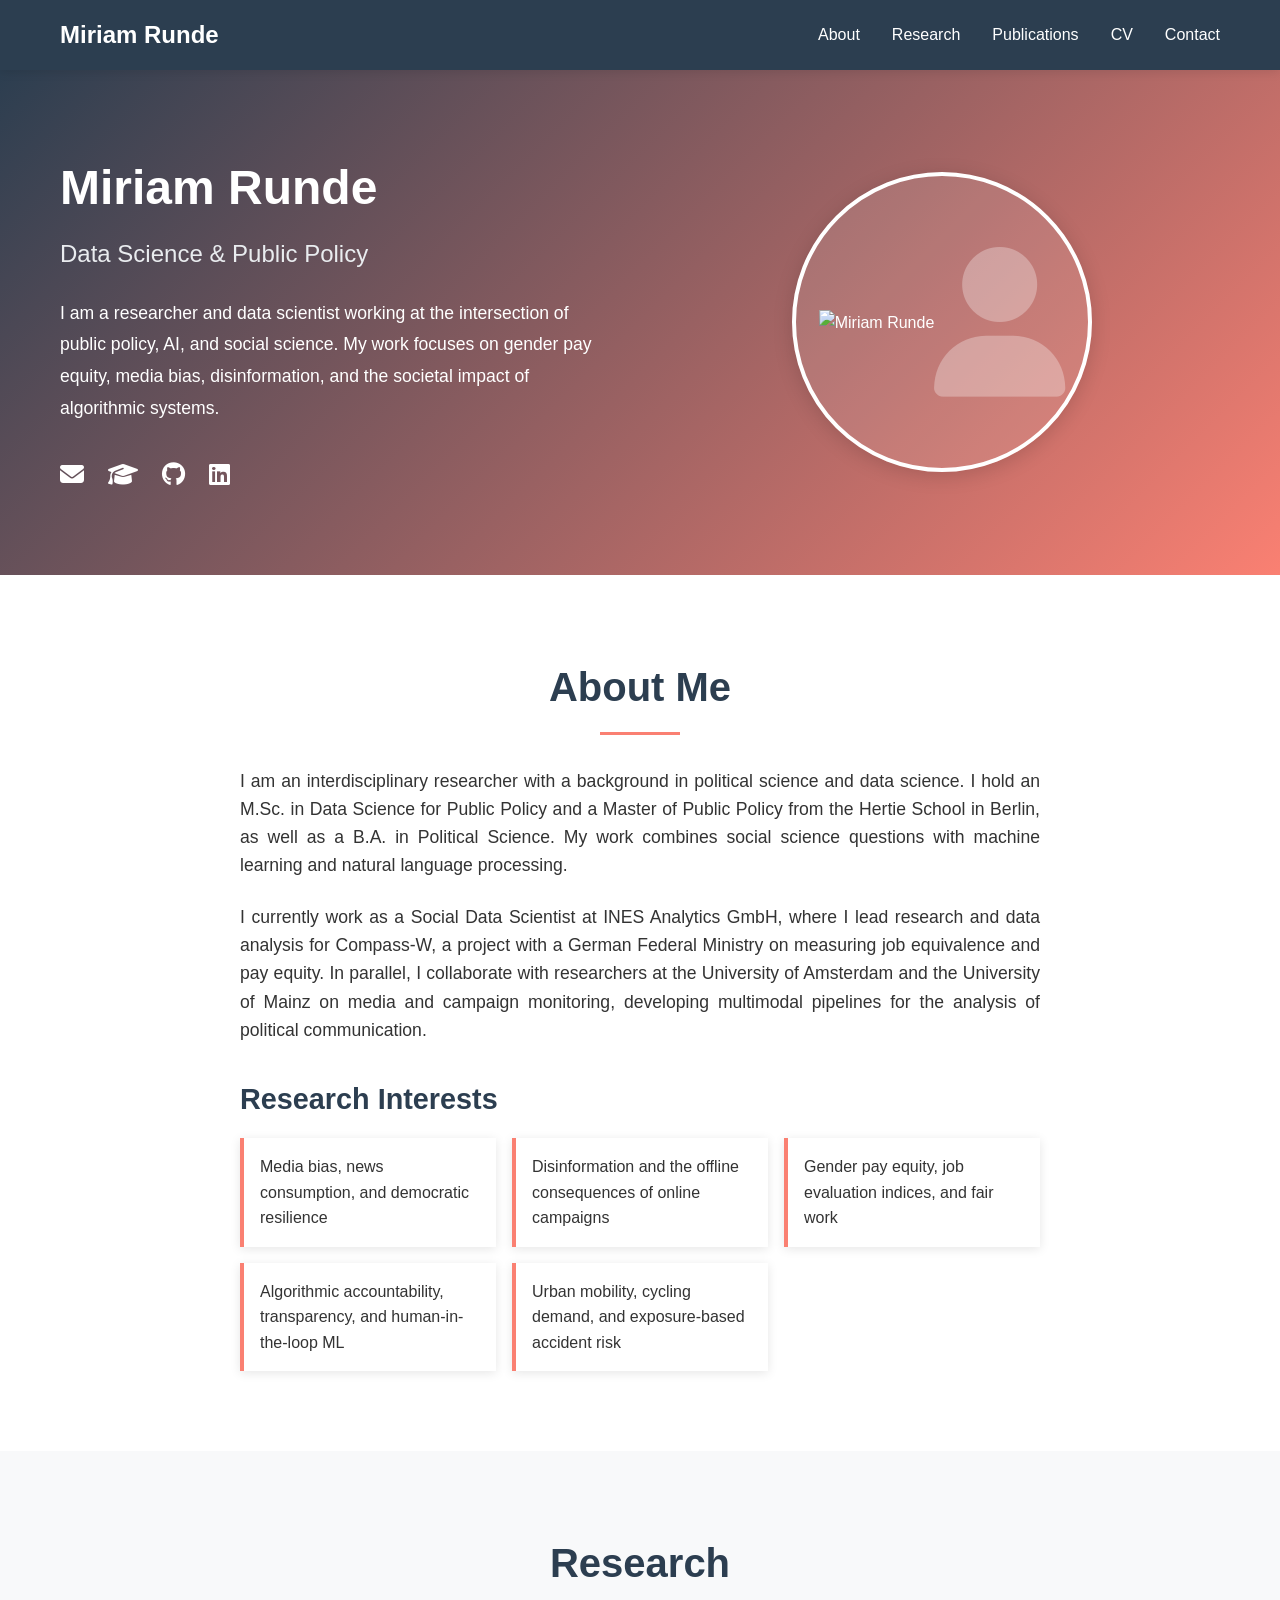
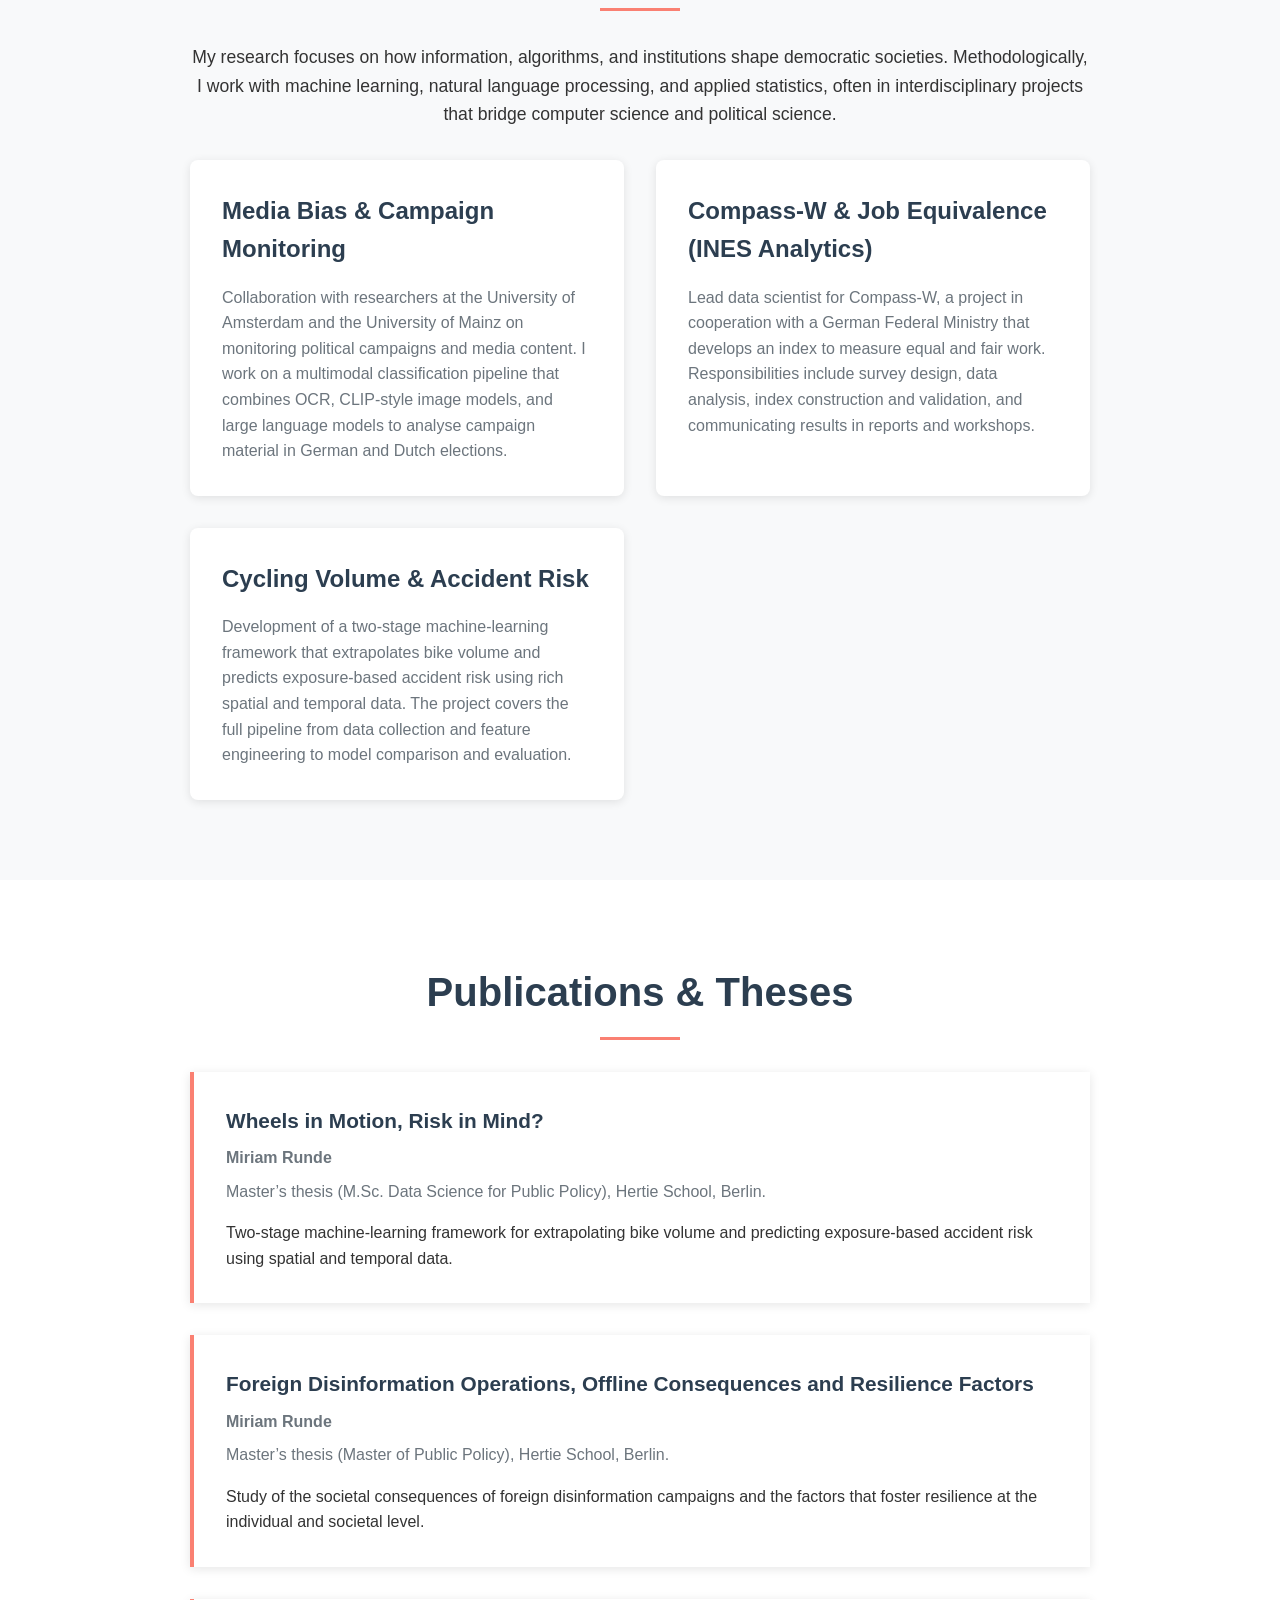
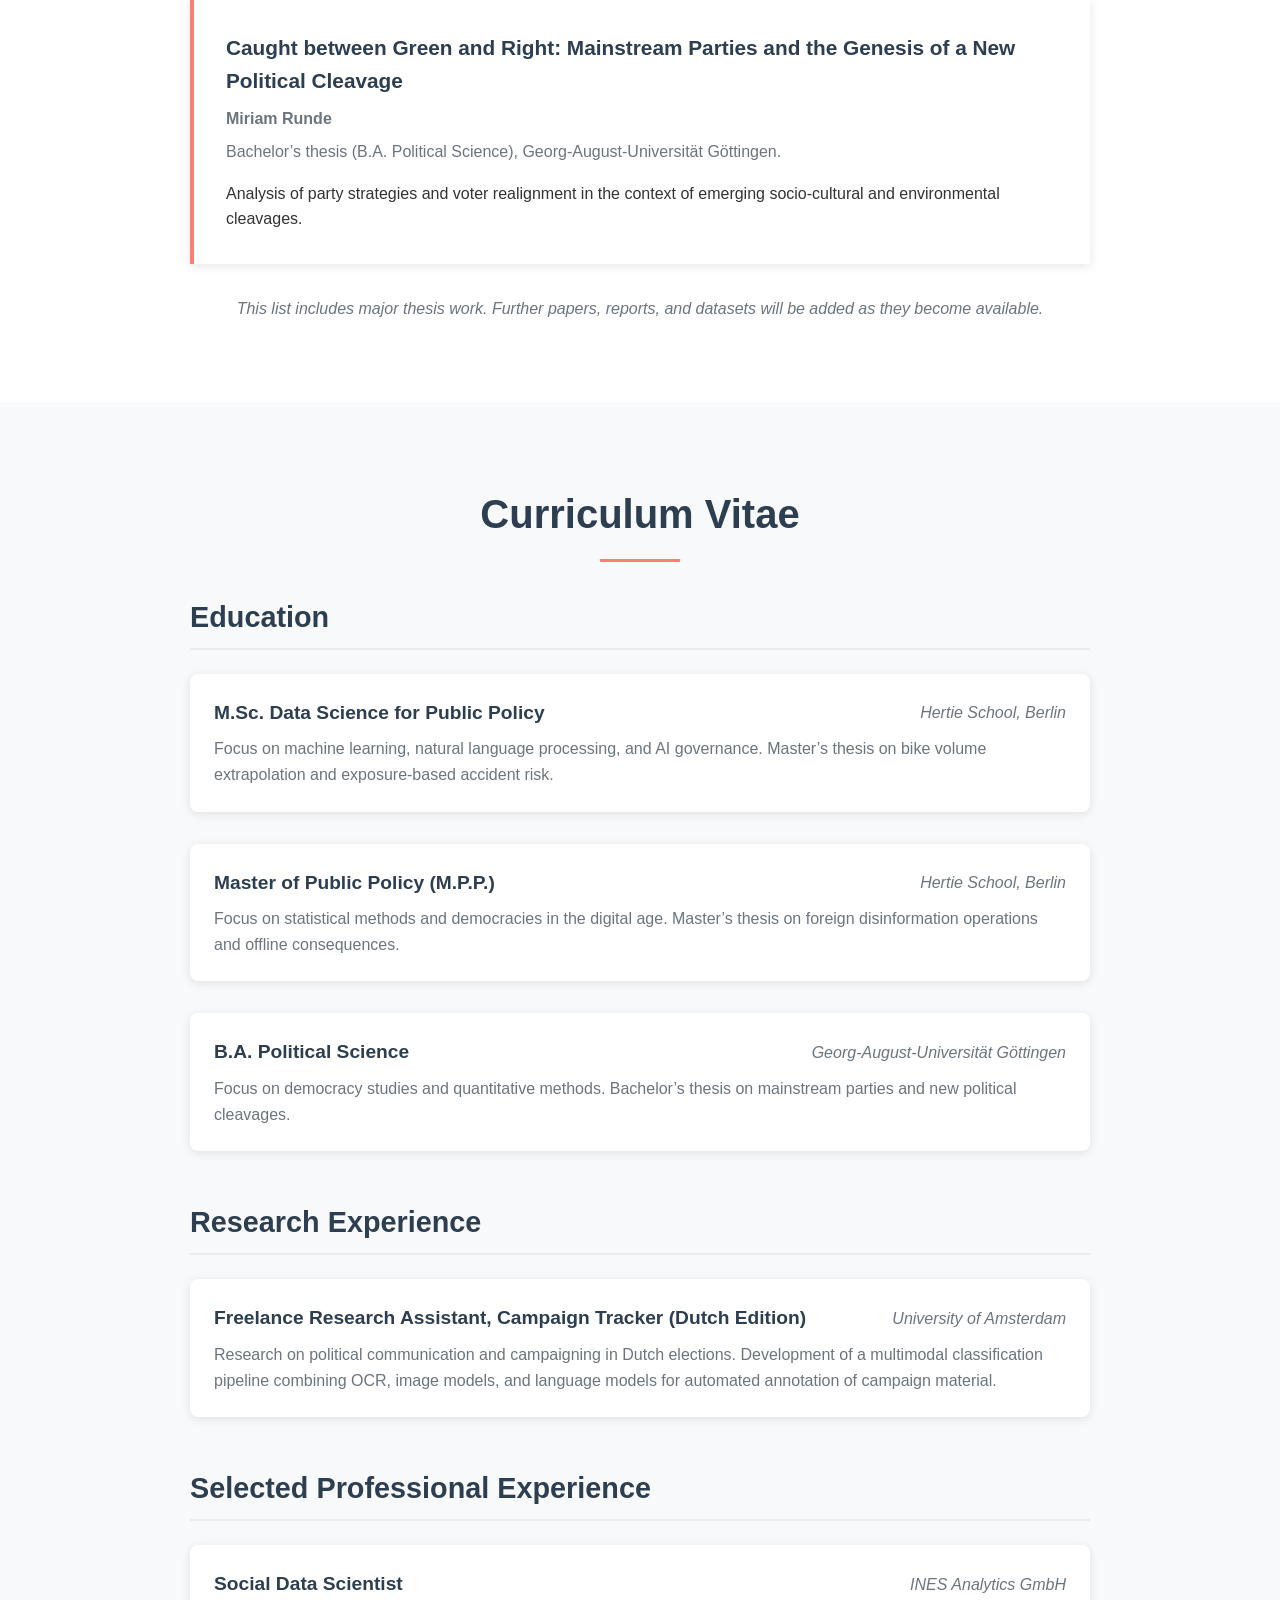
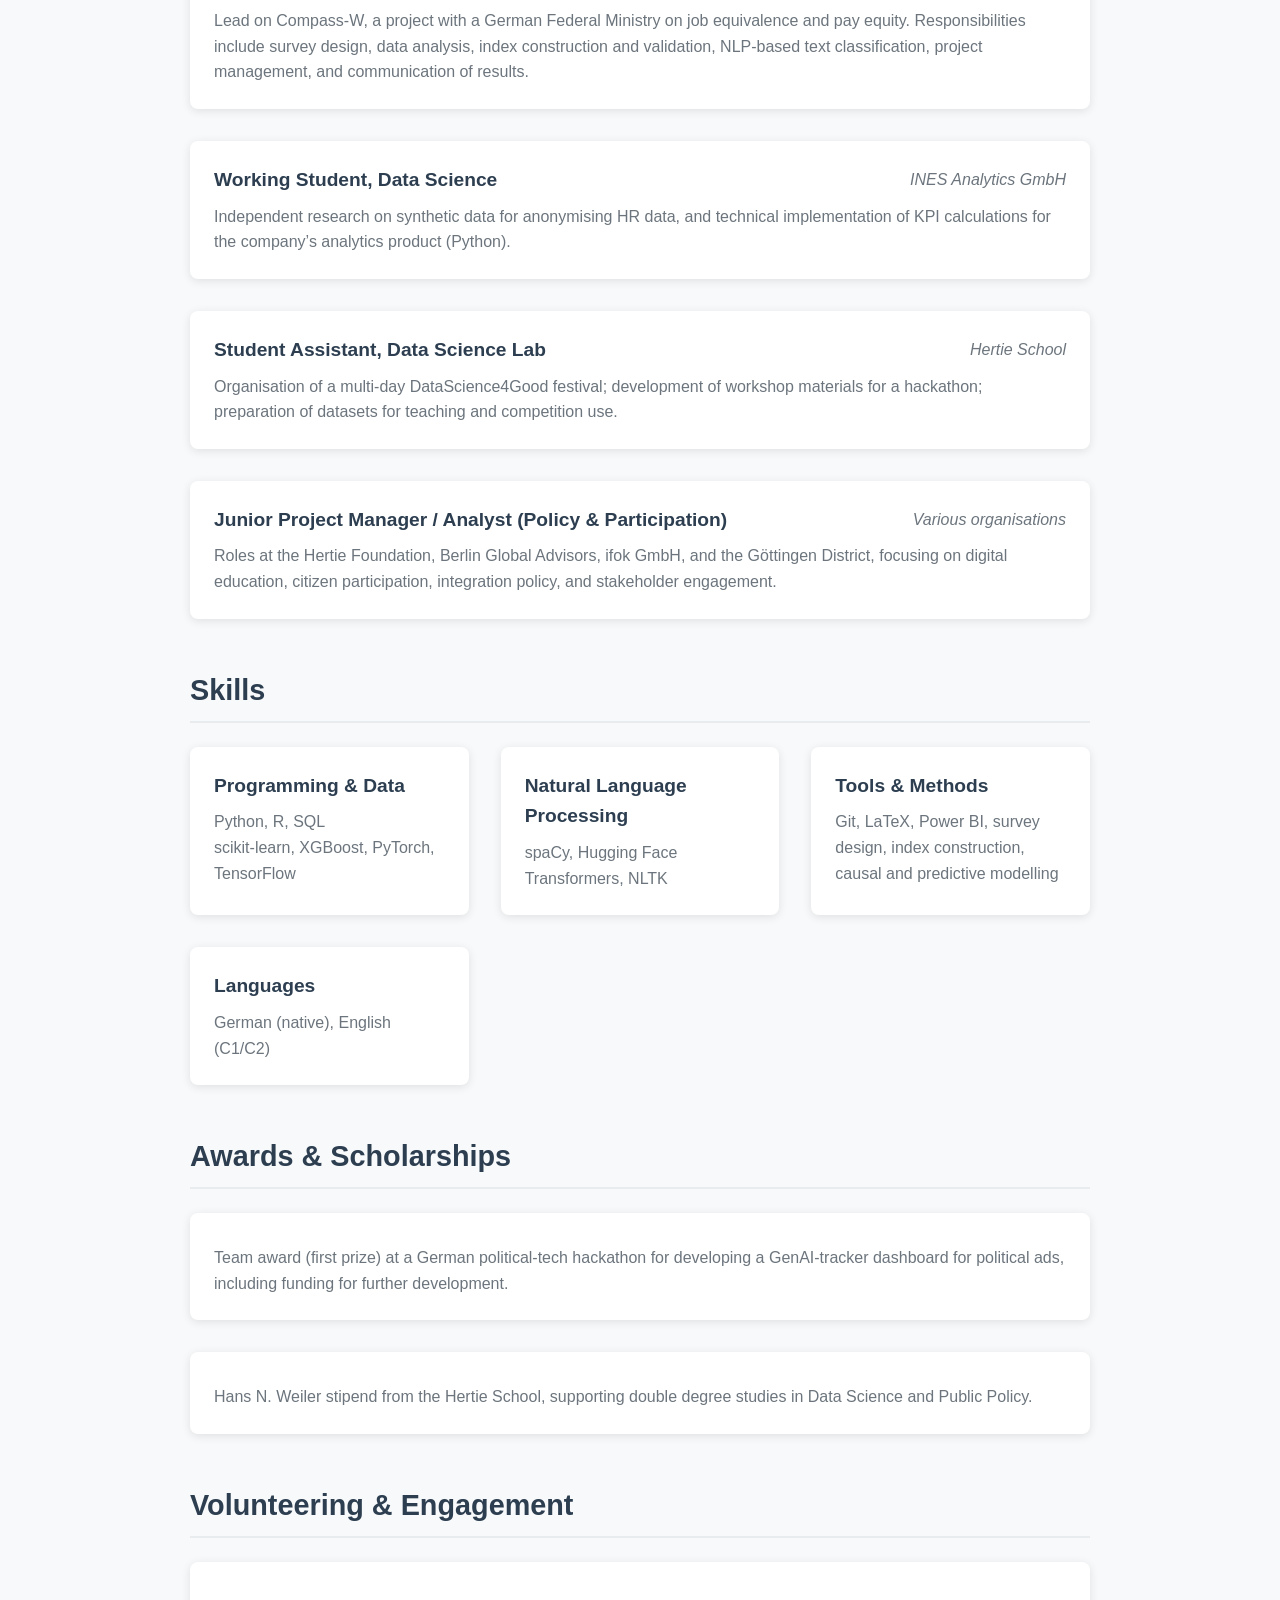
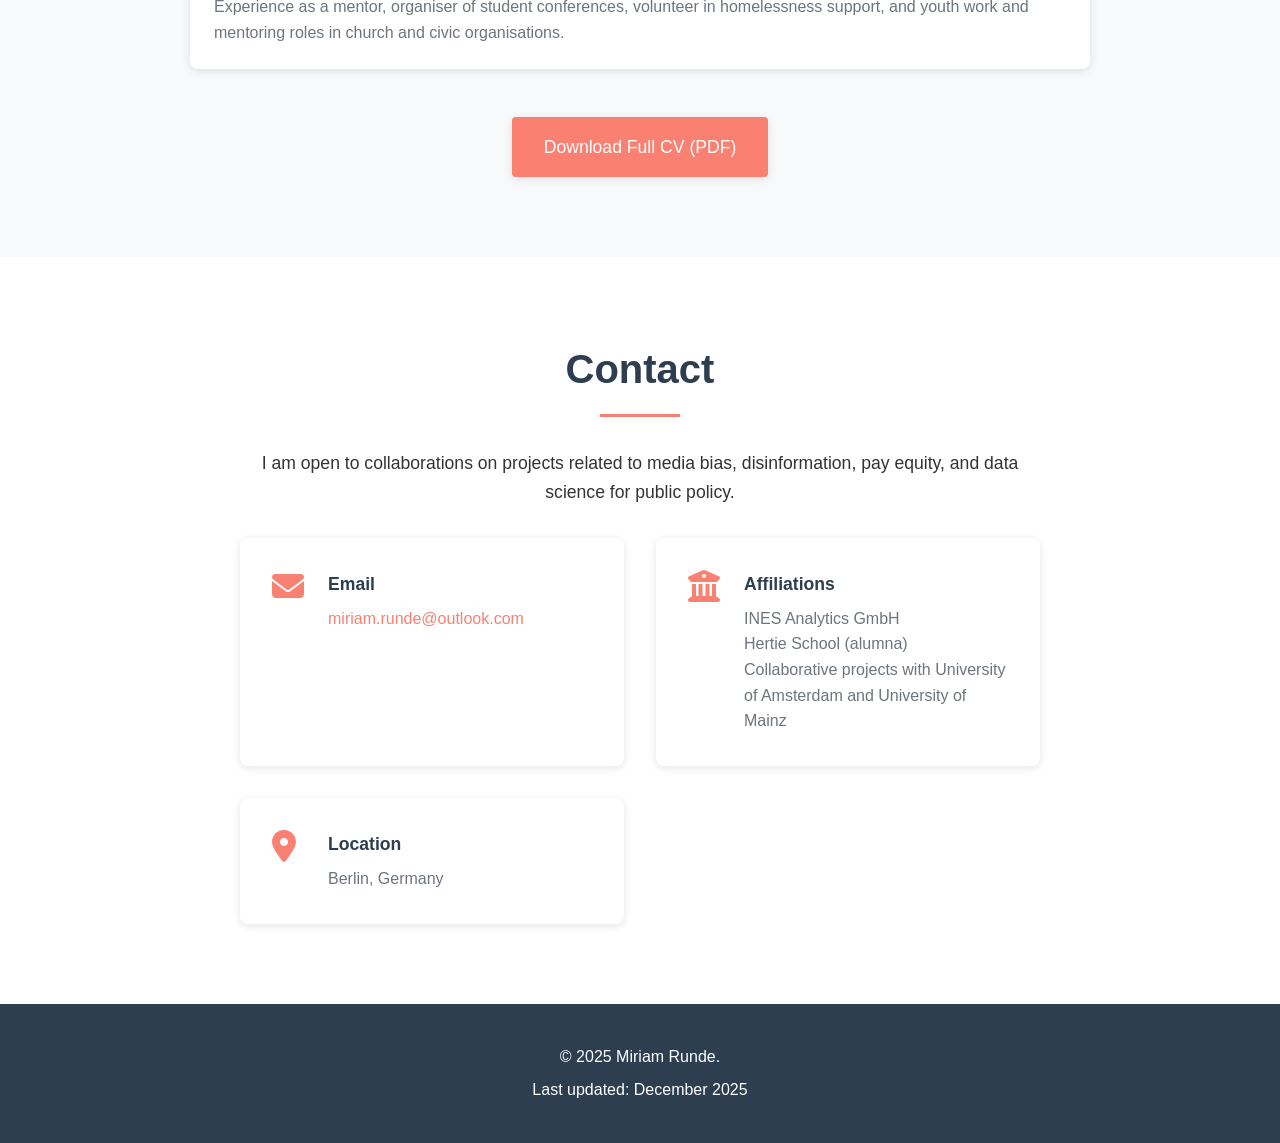
==== commit abef329c: "change picture" ====
--- a/index.html
+++ b/index.html
@@ -43,7 +43,7 @@
                 </div>
                 <div class="hero-image">
                     <div class="profile-photo">
-                        <!-- Replace with an actual img tag if you want a real photo -->
+                        <img src="profile_pic.HEIC" alt="Miriam Runde">
                         <i class="fas fa-user"></i>
                     </div>
                 </div>
--- a/style.css
+++ b/style.css
@@ -1,7 +1,7 @@
 /* Global Styles */
 :root {
     --primary-color: #2c3e50;
-    --secondary-color: #3498db;
+    --secondary-color: #fa8072;
     --accent-color: #e74c3c;
     --text-color: #333;
     --light-bg: #f8f9fa;
@@ -75,12 +75,6 @@
     color: var(--secondary-color);
 }
 
-.nav-menu a.active {
-    color: var(--secondary-color);
-    border-bottom: 2px solid var(--secondary-color);
-    padding-bottom: 0.25rem;
-}
-
 /* Hero Section */
 .hero {
     background: linear-gradient(135deg, var(--primary-color) 0%, var(--secondary-color) 100%);
@@ -108,32 +102,24 @@
 
 .intro {
     font-size: 1.1rem;
+    line-height: 1.8;
     margin-bottom: 2rem;
-    line-height: 1.8;
 }
 
 .social-links {
     display: flex;
-    gap: 1rem;
-    margin-bottom: 2rem;
+    gap: 1.5rem;
 }
 
 .social-links a {
-    display: inline-flex;
-    align-items: center;
-    justify-content: center;
-    width: 40px;
-    height: 40px;
-    background-color: rgba(255, 255, 255, 0.2);
-    color: var(--white);
-    border-radius: 50%;
-    text-decoration: none;
-    transition: all 0.3s;
+    color: var(--white);
+    font-size: 1.5rem;
+    transition: transform 0.3s, color 0.3s;
 }
 
 .social-links a:hover {
-    background-color: var(--accent-color);
     transform: translateY(-3px);
+    color: var(--light-gray);
 }
 
 .hero-image {
@@ -148,20 +134,20 @@
     border-radius: 50%;
     background-color: rgba(255, 255, 255, 0.1);
     display: flex;
+    justify-content: center;
     align-items: center;
-    justify-content: center;
-    border: 3px solid var(--white);
+    border: 4px solid var(--white);
+    box-shadow: var(--shadow-hover);
 }
 
 .profile-photo i {
-    font-size: 8rem;
-    color: var(--white);
+    font-size: 150px;
+    color: rgba(255, 255, 255, 0.3);
 }
 
 /* Sections */
 .section {
-    padding: 4rem 0;
-    transition: opacity 0.6s ease, transform 0.6s ease;
+    padding: 5rem 0;
 }
 
 .bg-light {
@@ -170,7 +156,7 @@
 
 .section-title {
     font-size: 2.5rem;
-    margin-bottom: 3rem;
+    margin-bottom: 2rem;
     color: var(--primary-color);
     text-align: center;
     position: relative;
@@ -183,10 +169,9 @@
     bottom: 0;
     left: 50%;
     transform: translateX(-50%);
-    width: 60px;
-    height: 4px;
+    width: 80px;
+    height: 3px;
     background-color: var(--secondary-color);
-    border-radius: 2px;
 }
 
 /* About Section */
@@ -196,123 +181,118 @@
 }
 
 .about-content p {
+    font-size: 1.1rem;
     margin-bottom: 1.5rem;
-    font-size: 1.1rem;
-    line-height: 1.8;
-    color: var(--gray);
+    text-align: justify;
 }
 
 .about-content h3 {
-    margin-top: 2rem;
-    margin-bottom: 1rem;
-    color: var(--primary-color);
+    font-size: 1.8rem;
+    color: var(--primary-color);
+    margin: 2rem 0 1rem;
 }
 
 .interests-list {
     display: grid;
-    grid-template-columns: repeat(auto-fit, minmax(200px, 1fr));
+    grid-template-columns: repeat(auto-fit, minmax(250px, 1fr));
     gap: 1rem;
     list-style: none;
+    margin-top: 1rem;
 }
 
 .interests-list li {
+    background-color: var(--white);
     padding: 1rem;
-    background-color: var(--light-bg);
     border-left: 4px solid var(--secondary-color);
-    border-radius: 4px;
-    transition: all 0.3s;
+    box-shadow: var(--shadow);
+    transition: transform 0.3s;
 }
 
 .interests-list li:hover {
-    background-color: var(--secondary-color);
-    color: var(--white);
-    transform: translateX(10px);
+    transform: translateX(5px);
 }
 
 /* Research Section */
 .research-content {
-    display: grid;
-    grid-template-columns: 1fr;
-    gap: 2rem;
+    max-width: 900px;
+    margin: 0 auto;
 }
 
 .research-content > p {
+    font-size: 1.1rem;
+    margin-bottom: 2rem;
     text-align: center;
-    color: var(--gray);
-    font-size: 1.1rem;
 }
 
 .research-projects {
     display: grid;
     grid-template-columns: repeat(auto-fit, minmax(300px, 1fr));
     gap: 2rem;
+    margin-top: 2rem;
 }
 
 .project-card {
-    background: var(--white);
-    border: 1px solid var(--border-color);
+    background-color: var(--white);
+    padding: 2rem;
     border-radius: 8px;
-    padding: 2rem;
-    transition: all 0.3s;
-    box-shadow: var(--shadow);
+    box-shadow: var(--shadow);
+    transition: transform 0.3s, box-shadow 0.3s;
 }
 
 .project-card:hover {
+    transform: translateY(-5px);
     box-shadow: var(--shadow-hover);
-    transform: translateY(-5px);
 }
 
 .project-card h3 {
     color: var(--primary-color);
     margin-bottom: 1rem;
+    font-size: 1.5rem;
 }
 
 .project-card p {
     color: var(--gray);
-    line-height: 1.8;
 }
 
 /* Publications Section */
 .publications-content {
-    display: grid;
-    grid-template-columns: 1fr;
-    gap: 2rem;
+    max-width: 900px;
+    margin: 0 auto;
 }
 
 .publication-item {
-    background: var(--white);
-    border: 1px solid var(--border-color);
+    background-color: var(--white);
+    padding: 2rem;
+    margin-bottom: 2rem;
     border-left: 4px solid var(--secondary-color);
-    border-radius: 4px;
-    padding: 2rem;
-    transition: all 0.3s;
+    box-shadow: var(--shadow);
+    transition: transform 0.3s;
 }
 
 .publication-item:hover {
-    box-shadow: var(--shadow-hover);
+    transform: translateX(5px);
 }
 
 .publication-item h3 {
     color: var(--primary-color);
     margin-bottom: 0.5rem;
+    font-size: 1.3rem;
 }
 
 .authors {
     color: var(--gray);
-    font-size: 0.95rem;
     margin-bottom: 0.5rem;
 }
 
 .venue {
-    color: var(--secondary-color);
-    font-style: italic;
+    color: var(--gray);
     margin-bottom: 1rem;
 }
 
 .publication-links {
     display: flex;
     gap: 1rem;
-    margin-top: 1rem;
+    flex-wrap: wrap;
 }
 
 .btn-link {
@@ -322,23 +302,18 @@
     color: var(--white);
     text-decoration: none;
     border-radius: 4px;
-    transition: all 0.3s;
+    transition: background-color 0.3s;
     font-size: 0.9rem;
 }
 
 .btn-link:hover {
-    background-color: var(--accent-color);
-    transform: translateY(-2px);
+    background-color: var(--primary-color);
 }
 
 .note {
-    background-color: #fff3cd;
-    border-left: 4px solid #ffc107;
-    padding: 1rem;
-    border-radius: 4px;
-    margin-top: 1rem;
-    font-size: 0.9rem;
-    color: #856404;
+    margin-top: 2rem;
+    text-align: center;
+    color: var(--gray);
 }
 
 /* CV Section */
@@ -352,78 +327,82 @@
 }
 
 .cv-section h3 {
+    font-size: 1.8rem;
     color: var(--primary-color);
     margin-bottom: 1.5rem;
-    font-size: 1.5rem;
-    border-bottom: 2px solid var(--secondary-color);
+    border-bottom: 2px solid var(--light-gray);
     padding-bottom: 0.5rem;
 }
 
 .cv-item {
     margin-bottom: 2rem;
+    padding: 1.5rem;
+    background-color: var(--white);
+    border-radius: 8px;
+    box-shadow: var(--shadow);
 }
 
 .cv-item-header {
     display: flex;
     justify-content: space-between;
-    align-items: start;
+    align-items: center;
     margin-bottom: 0.5rem;
+    flex-wrap: wrap;
 }
 
 .cv-item-header strong {
-    color: var(--primary-color);
-    font-size: 1.1rem;
+    font-size: 1.2rem;
+    color: var(--primary-color);
 }
 
 .date {
-    color: var(--secondary-color);
-    font-weight: 600;
+    color: var(--gray);
+    font-style: italic;
 }
 
 .cv-item p {
     color: var(--gray);
-    margin-bottom: 0.5rem;
+    margin-top: 0.5rem;
 }
 
 .skills-grid {
     display: grid;
     grid-template-columns: repeat(auto-fit, minmax(250px, 1fr));
     gap: 2rem;
-    margin-top: 2rem;
 }
 
 .skill-category {
-    background-color: var(--light-bg);
     padding: 1.5rem;
+    background-color: var(--white);
     border-radius: 8px;
+    box-shadow: var(--shadow);
 }
 
 .skill-category h4 {
     color: var(--primary-color);
-    margin-bottom: 1rem;
+    margin-bottom: 0.5rem;
+    font-size: 1.2rem;
 }
 
 .skill-category p {
     color: var(--gray);
-    line-height: 1.8;
 }
 
 .cv-download {
     text-align: center;
-    margin-top: 2rem;
+    margin-top: 3rem;
 }
 
 .btn {
     display: inline-block;
-    padding: 0.75rem 2rem;
+    padding: 1rem 2rem;
     background-color: var(--secondary-color);
     color: var(--white);
     text-decoration: none;
     border-radius: 4px;
-    transition: all 0.3s;
-    font-weight: 600;
-    border: none;
-    cursor: pointer;
+    font-size: 1.1rem;
+    transition: background-color 0.3s, transform 0.3s;
+    box-shadow: var(--shadow);
 }
 
 .btn:hover {
@@ -436,32 +415,34 @@
 .contact-content {
     max-width: 800px;
     margin: 0 auto;
+    text-align: center;
 }
 
 .contact-content > p {
-    text-align: center;
-    color: var(--gray);
+    font-size: 1.1rem;
     margin-bottom: 2rem;
-    font-size: 1.1rem;
 }
 
 .contact-info {
     display: grid;
     grid-template-columns: repeat(auto-fit, minmax(250px, 1fr));
     gap: 2rem;
+    margin-top: 2rem;
 }
 
 .contact-item {
-    background: var(--light-bg);
+    display: flex;
+    gap: 1rem;
+    align-items: flex-start;
     padding: 2rem;
+    background-color: var(--white);
     border-radius: 8px;
-    text-align: center;
-    transition: all 0.3s;
+    box-shadow: var(--shadow);
+    text-align: left;
+    transition: transform 0.3s;
 }
 
 .contact-item:hover {
-    background-color: var(--secondary-color);
-    color: var(--white);
     transform: translateY(-5px);
     box-shadow: var(--shadow-hover);
 }
@@ -469,31 +450,24 @@
 .contact-item i {
     font-size: 2rem;
     color: var(--secondary-color);
-    margin-bottom: 1rem;
-}
-
-.contact-item:hover i {
-    color: var(--white);
+    min-width: 40px;
 }
 
 .contact-item strong {
     display: block;
+    color: var(--primary-color);
     margin-bottom: 0.5rem;
     font-size: 1.1rem;
 }
 
 .contact-item p {
-    margin-bottom: 0.5rem;
+    color: var(--gray);
+    margin: 0;
 }
 
 .contact-item a {
     color: var(--secondary-color);
     text-decoration: none;
-    transition: color 0.3s;
-}
-
-.contact-item:hover a {
-    color: var(--white);
 }
 
 .contact-item a:hover {
@@ -514,42 +488,81 @@
 
 /* Responsive Design */
 @media (max-width: 768px) {
+    .nav-menu {
+        flex-direction: column;
+        gap: 1rem;
+    }
+
     .hero-content {
         grid-template-columns: 1fr;
+        text-align: center;
+    }
+
+    .hero-text h1 {
+        font-size: 2.5rem;
+    }
+
+    .profile-photo {
+        width: 200px;
+        height: 200px;
+    }
+
+    .profile-photo i {
+        font-size: 100px;
+    }
+
+    .section-title {
+        font-size: 2rem;
+    }
+
+    .about-content p {
+        text-align: left;
+    }
+
+    .research-projects,
+    .skills-grid,
+    .contact-info {
+        grid-template-columns: 1fr;
+    }
+
+    .cv-item-header {
+        flex-direction: column;
+        align-items: flex-start;
+        gap: 0.5rem;
+    }
+
+    .social-links {
+        justify-content: center;
+    }
+}
+
+@media (max-width: 480px) {
+    .container {
+        padding: 0 15px;
+    }
+
+    .hero {
+        padding: 3rem 0;
+    }
+
+    .section {
+        padding: 3rem 0;
     }
 
     .hero-text h1 {
         font-size: 2rem;
     }
 
-    .nav-menu {
-        gap: 1rem;
-    }
-
-    .section-title {
-        font-size: 1.8rem;
-    }
-
-    .interests-list {
-        grid-template-columns: 1fr;
-    }
-}
-
-@media (max-width: 480px) {
-    .nav-menu {
-        gap: 0.5rem;
-        font-size: 0.9rem;
-    }
-
-    .hero-text h1 {
-        font-size: 1.5rem;
-    }
-
     .subtitle {
-        font-size: 1.1rem;
-    }
-
-    .section-title {
-        font-size: 1.5rem;
-    }
-}
+        font-size: 1.2rem;
+    }
+
+    .profile-photo {
+        width: 150px;
+        height: 150px;
+    }
+
+    .profile-photo i {
+        font-size: 75px;
+    }
+}
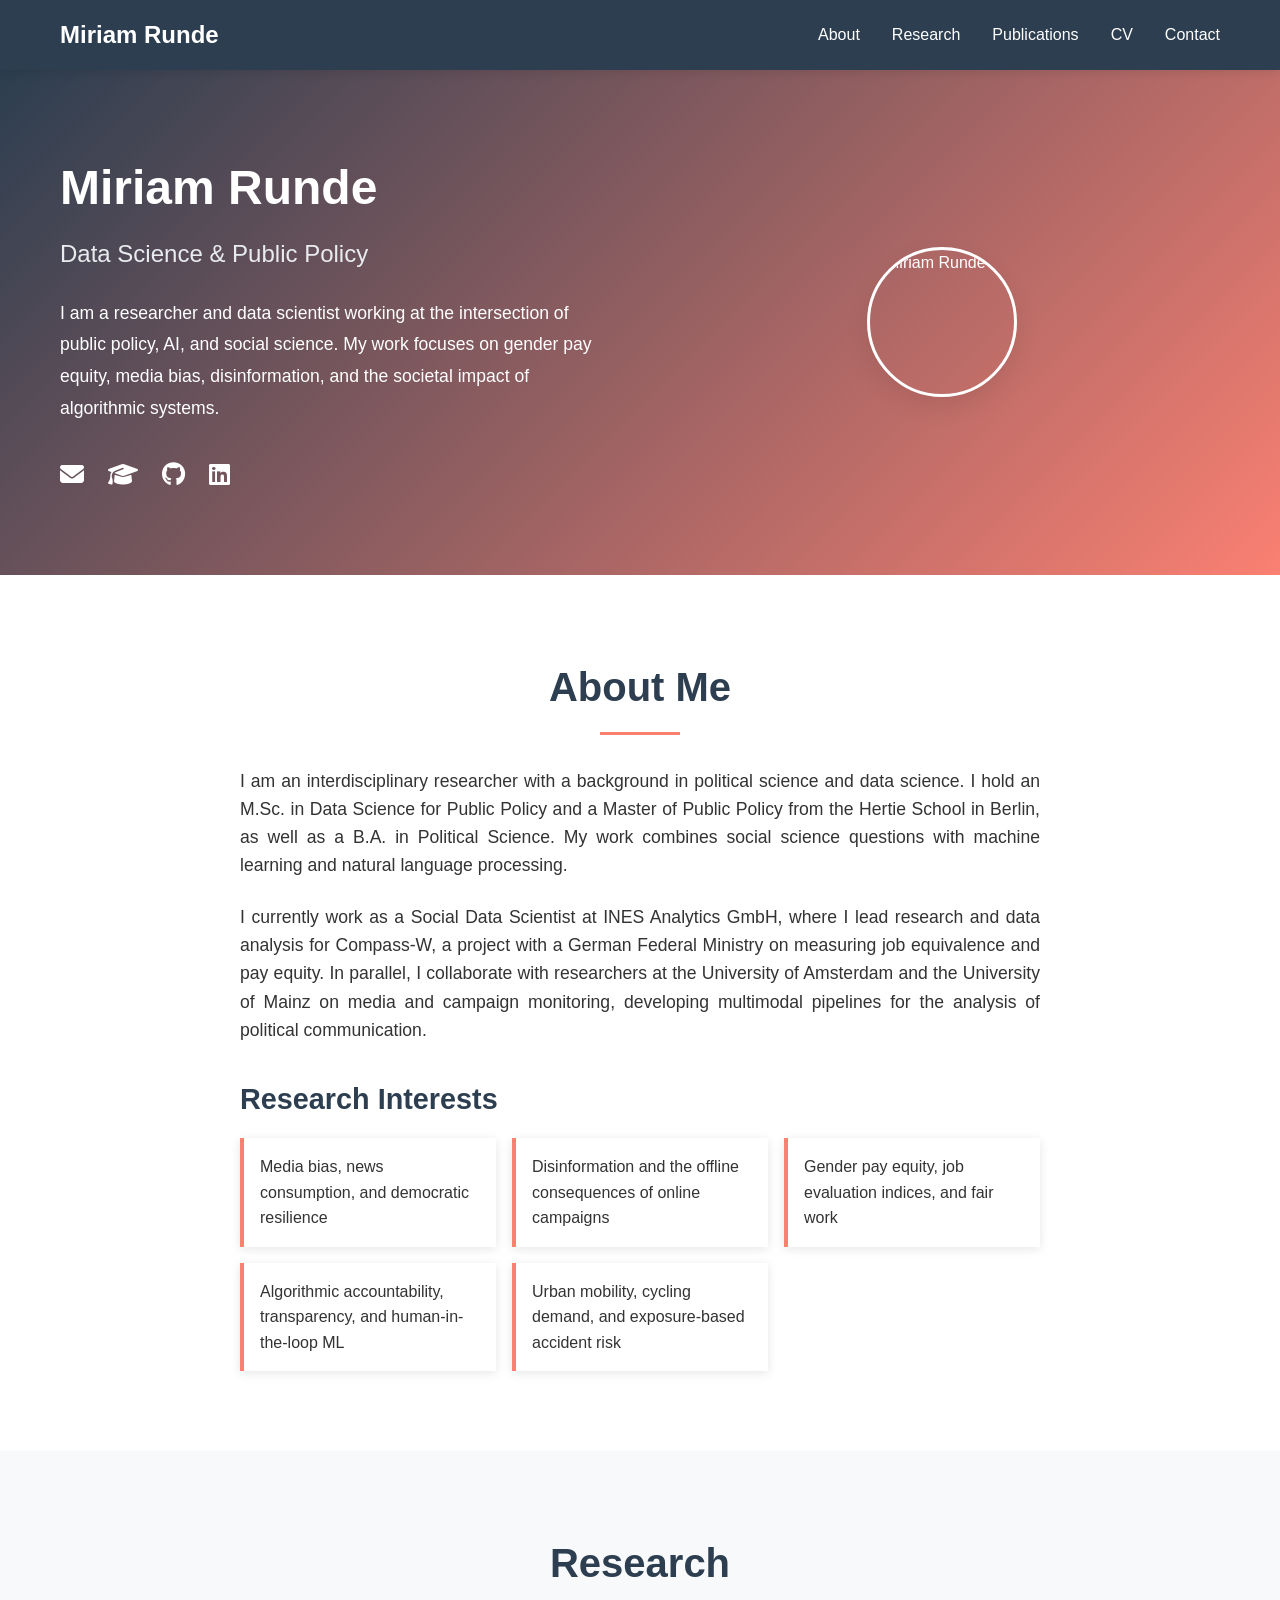
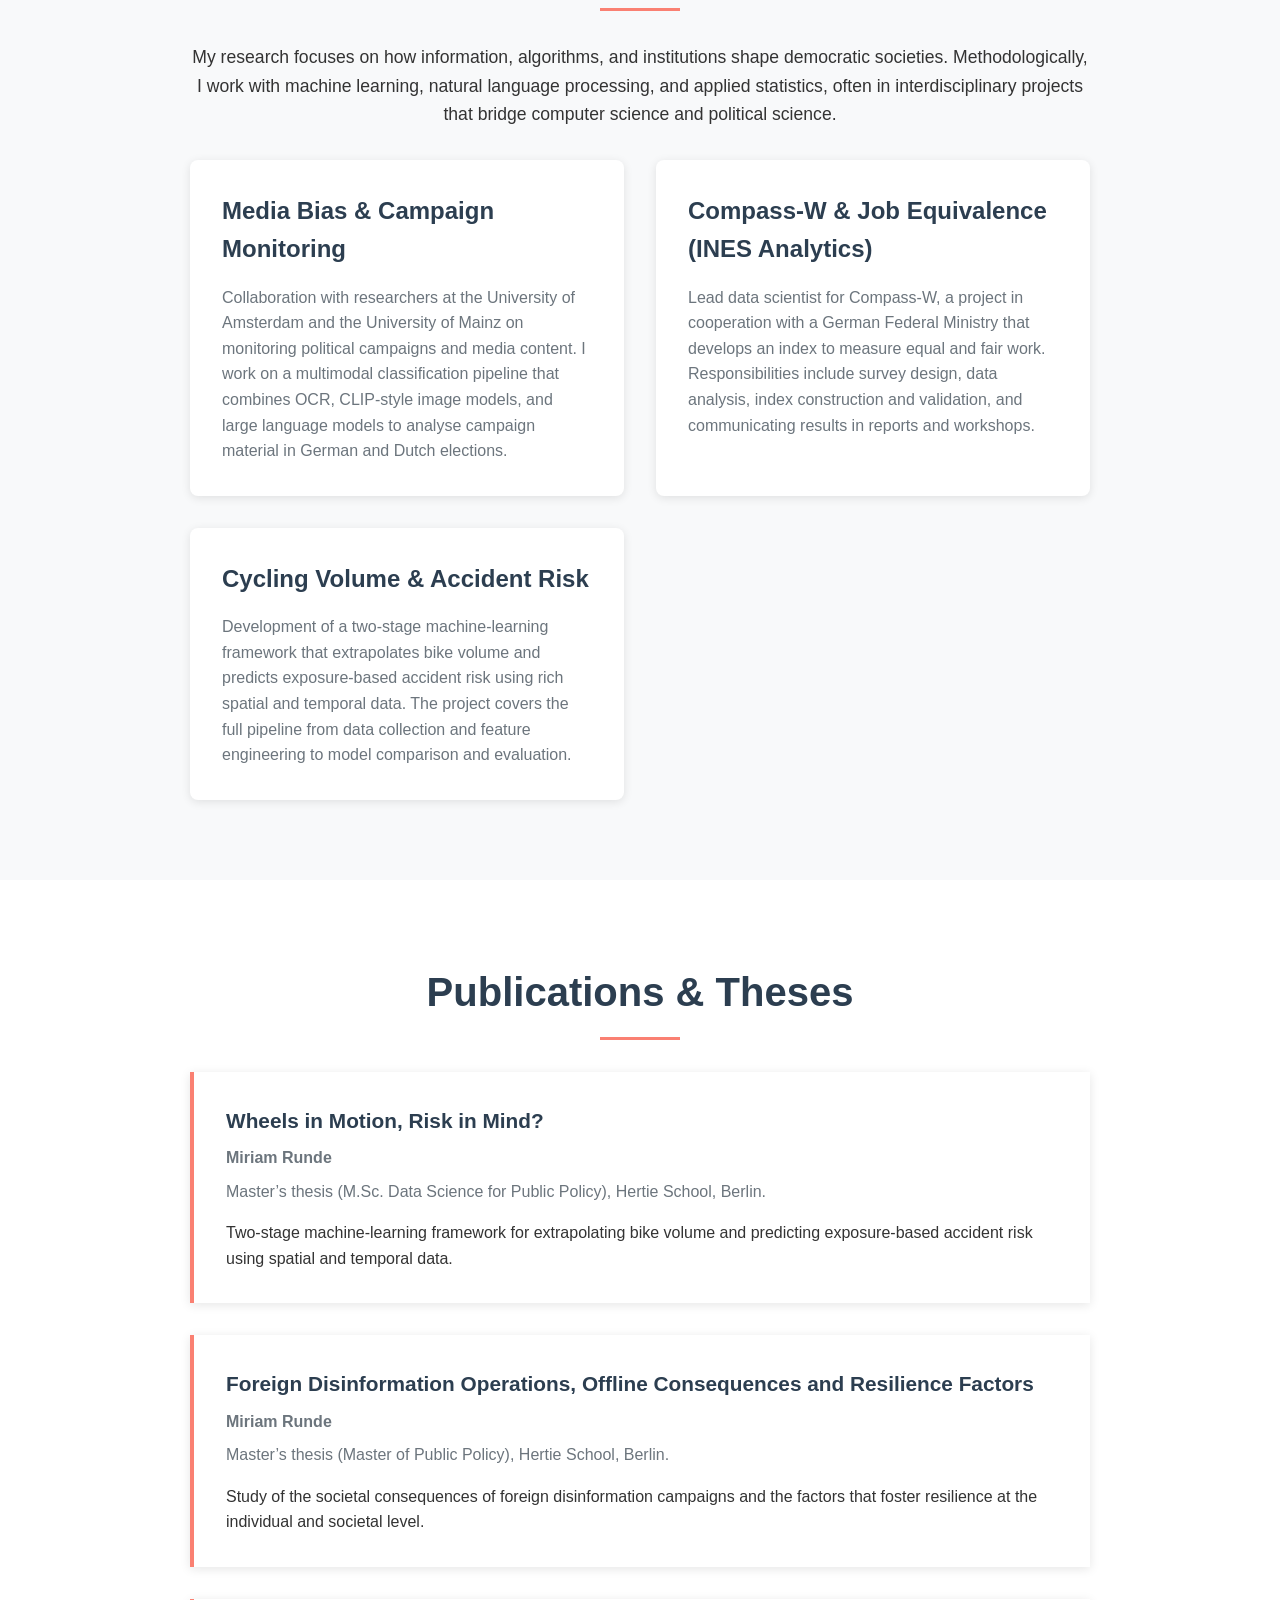
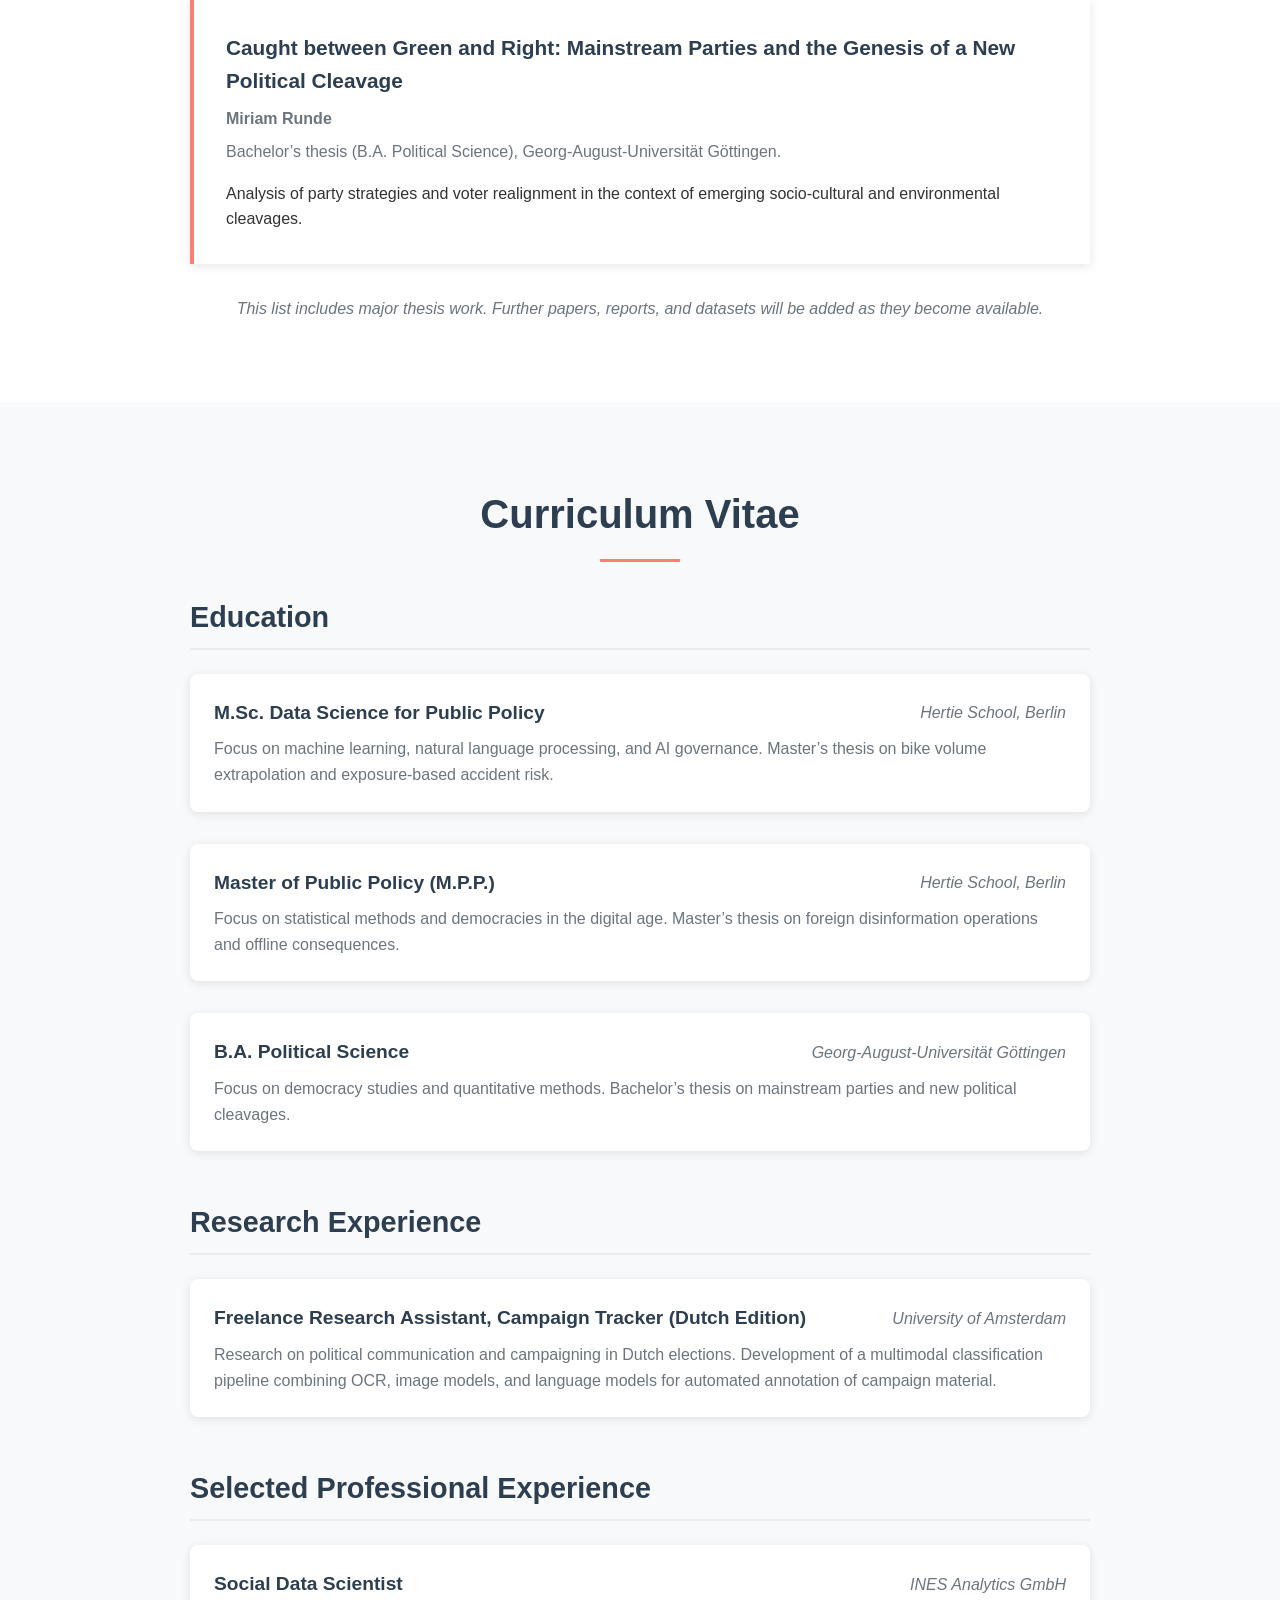
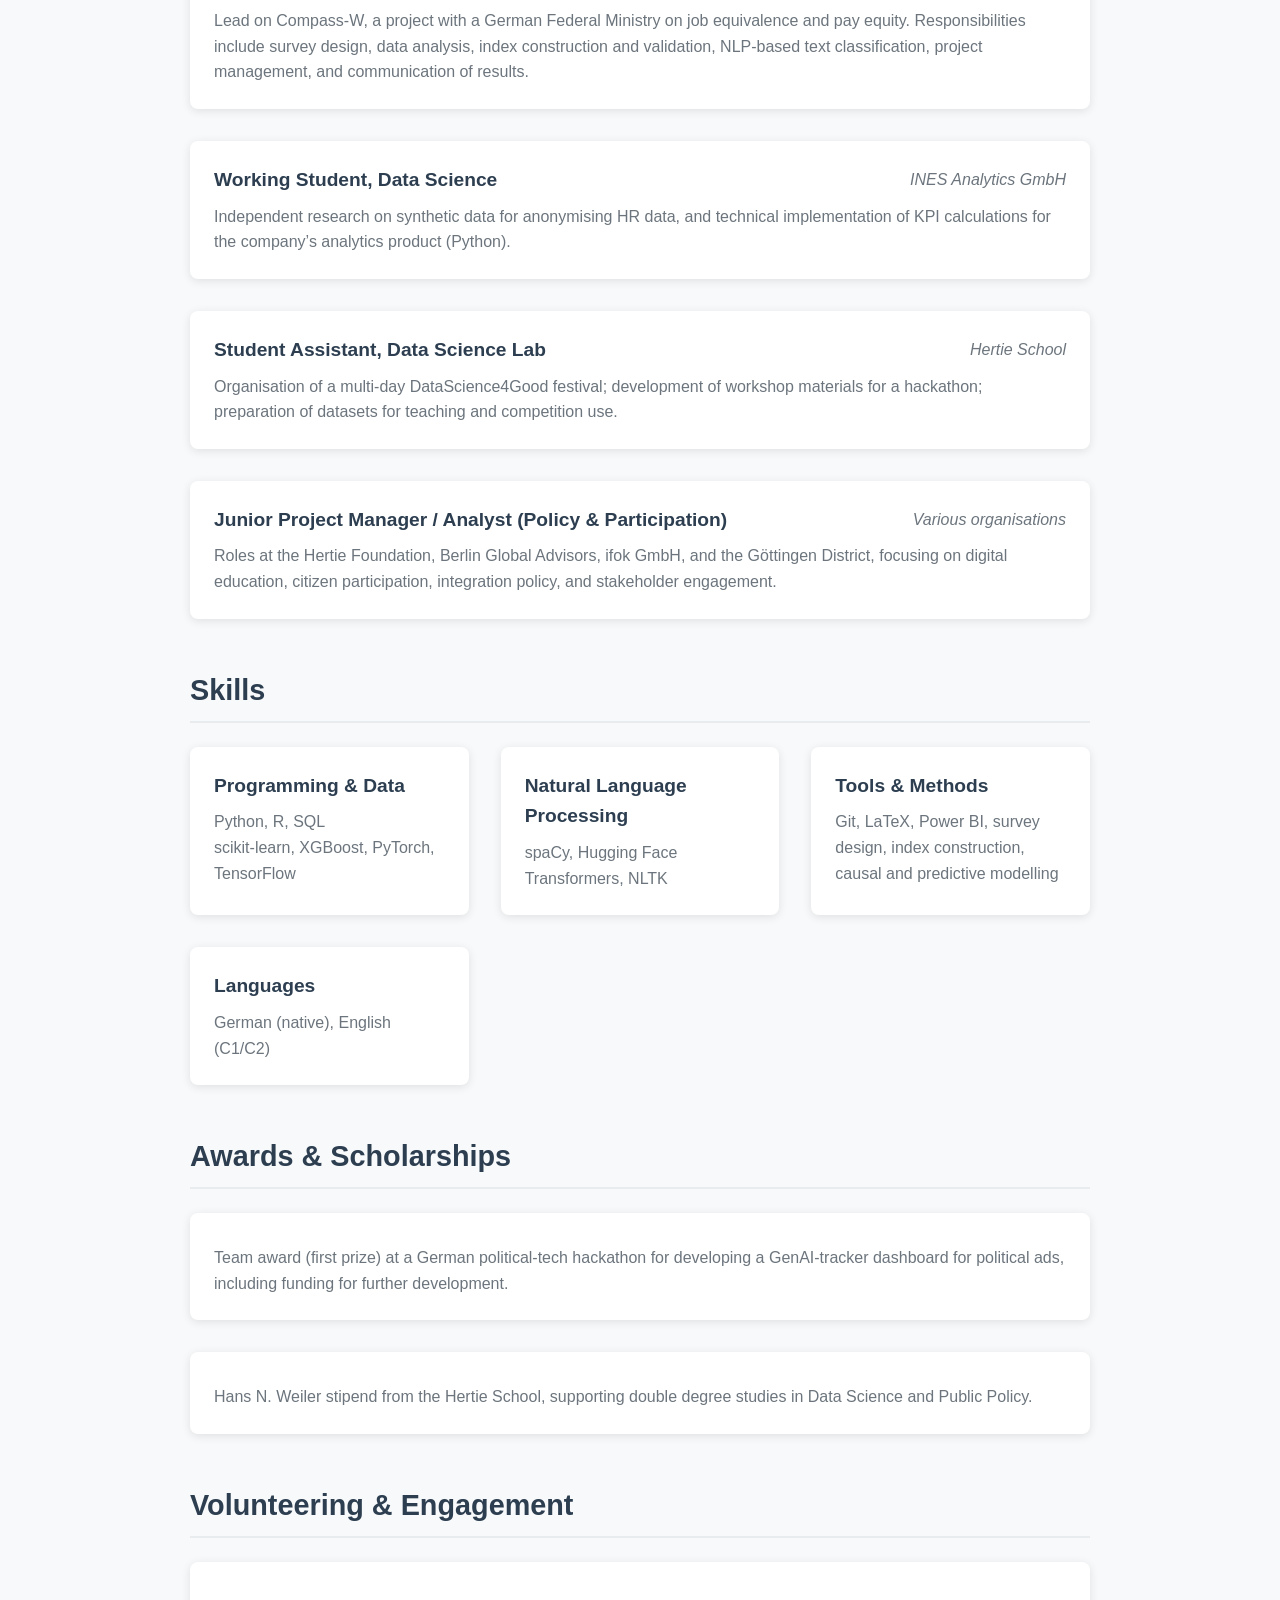
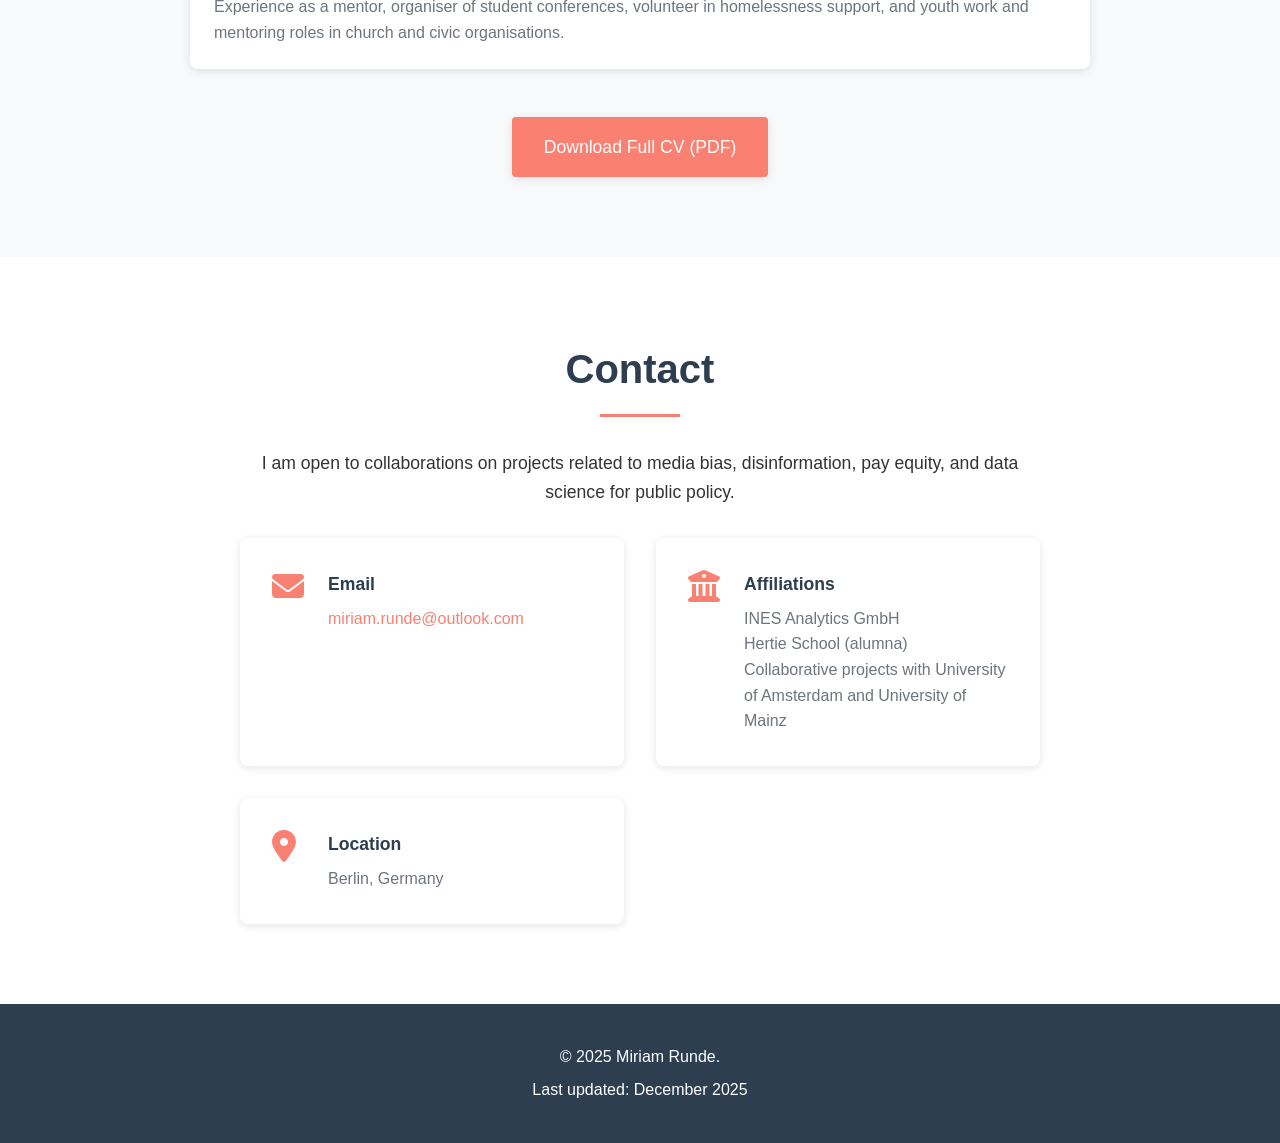
==== commit f0c444d2: "change picture1" ====
--- a/index.html
+++ b/index.html
@@ -44,7 +44,6 @@
                 <div class="hero-image">
                     <div class="profile-photo">
                         <img src="profile_pic.HEIC" alt="Miriam Runde">
-                        <i class="fas fa-user"></i>
                     </div>
                 </div>
             </div>
--- a/style.css
+++ b/style.css
@@ -2,7 +2,7 @@
 :root {
     --primary-color: #2c3e50;
     --secondary-color: #fa8072;
-    --accent-color: #e74c3c;
+    --accent-color: #d85647ac;
     --text-color: #333;
     --light-bg: #f8f9fa;
     --white: #ffffff;
@@ -129,21 +129,22 @@
 }
 
 .profile-photo {
-    width: 300px;
-    height: 300px;
+    width: 150px;          /* controls the size */
+    height: 150px;
     border-radius: 50%;
-    background-color: rgba(255, 255, 255, 0.1);
-    display: flex;
-    justify-content: center;
-    align-items: center;
-    border: 4px solid var(--white);
-    box-shadow: var(--shadow-hover);
-}
-
-.profile-photo i {
-    font-size: 150px;
-    color: rgba(255, 255, 255, 0.3);
-}
+    overflow: hidden;      /* ensures perfect circle */
+    border: 3px solid #ffffff;
+    box-shadow: 0 10px 25px rgba(0,0,0,0.08);
+    flex-shrink: 0;        /* prevents it from stretching */
+}
+
+.profile-photo img {
+    width: 100%;           /* force img to fit */
+    height: 100%;
+    object-fit: cover;     /* crop nicely inside circle */
+    display: block;
+}
+
 
 /* Sections */
 .section {
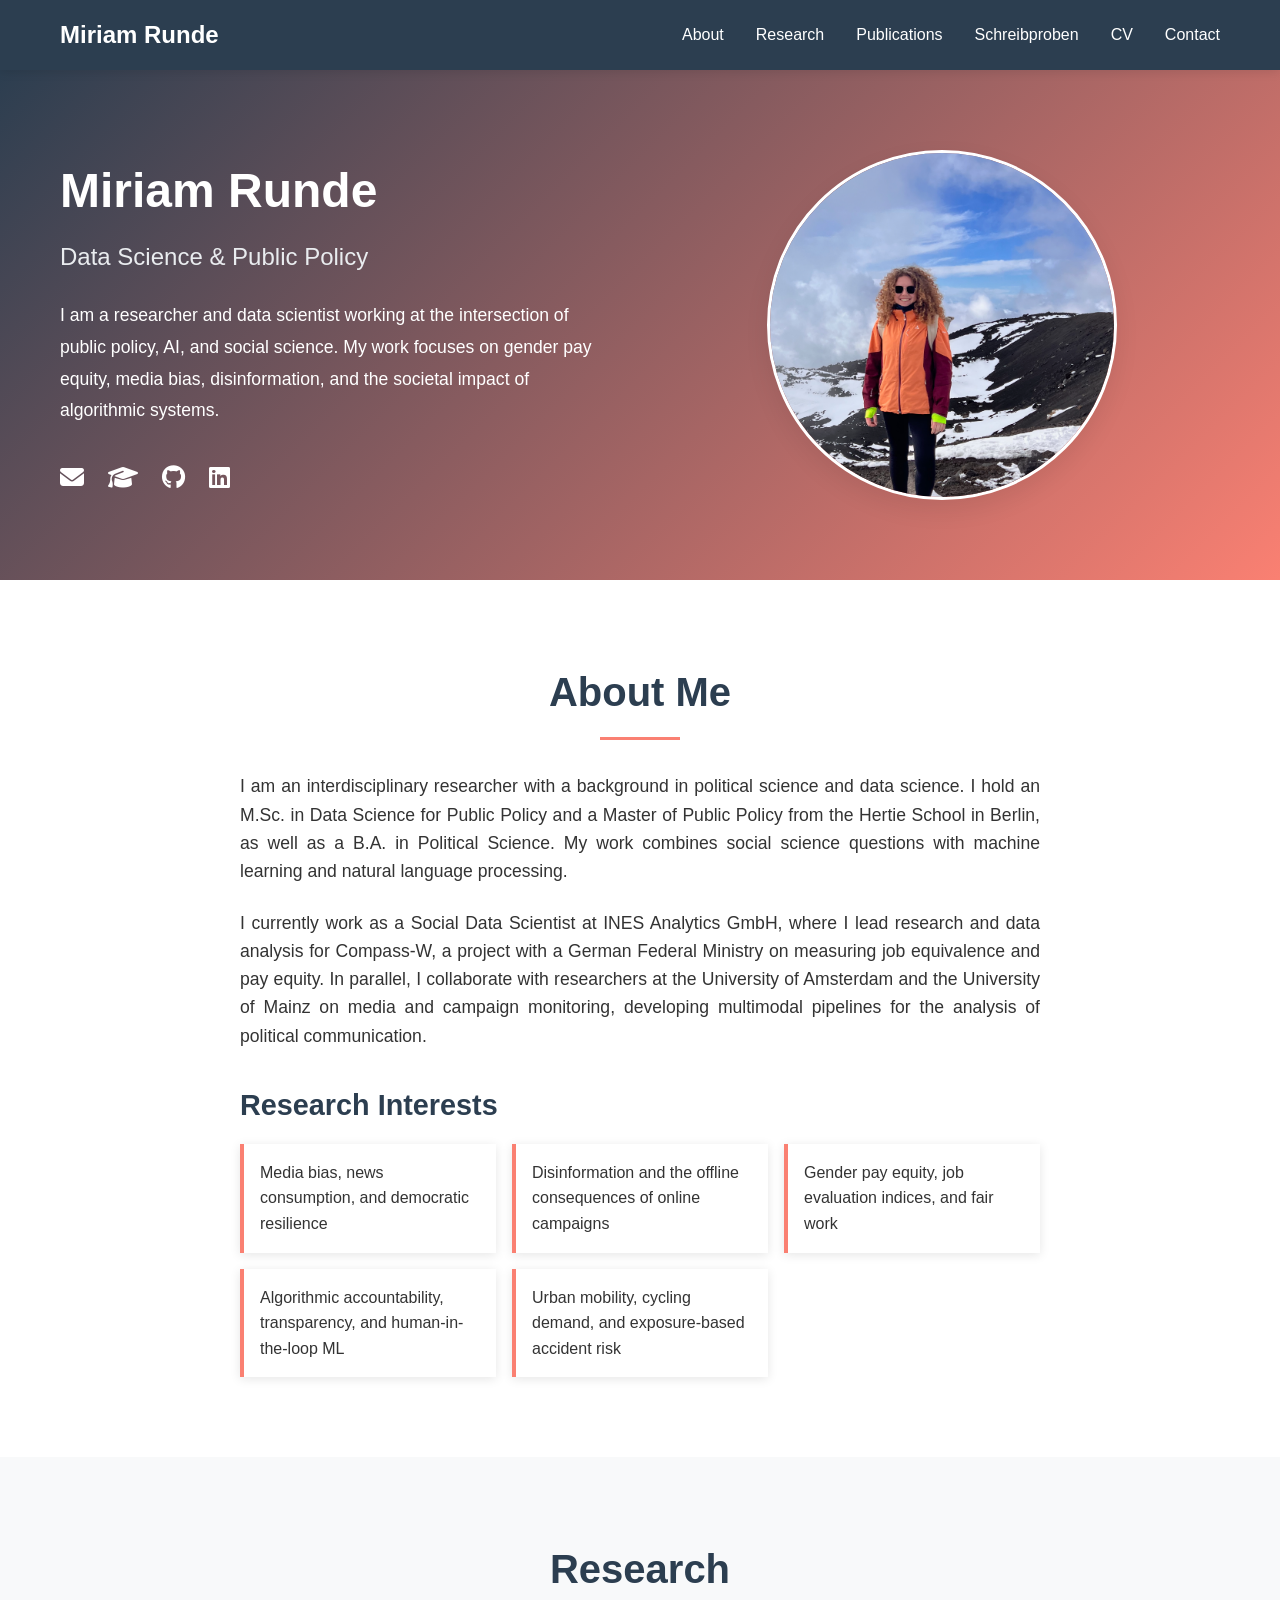
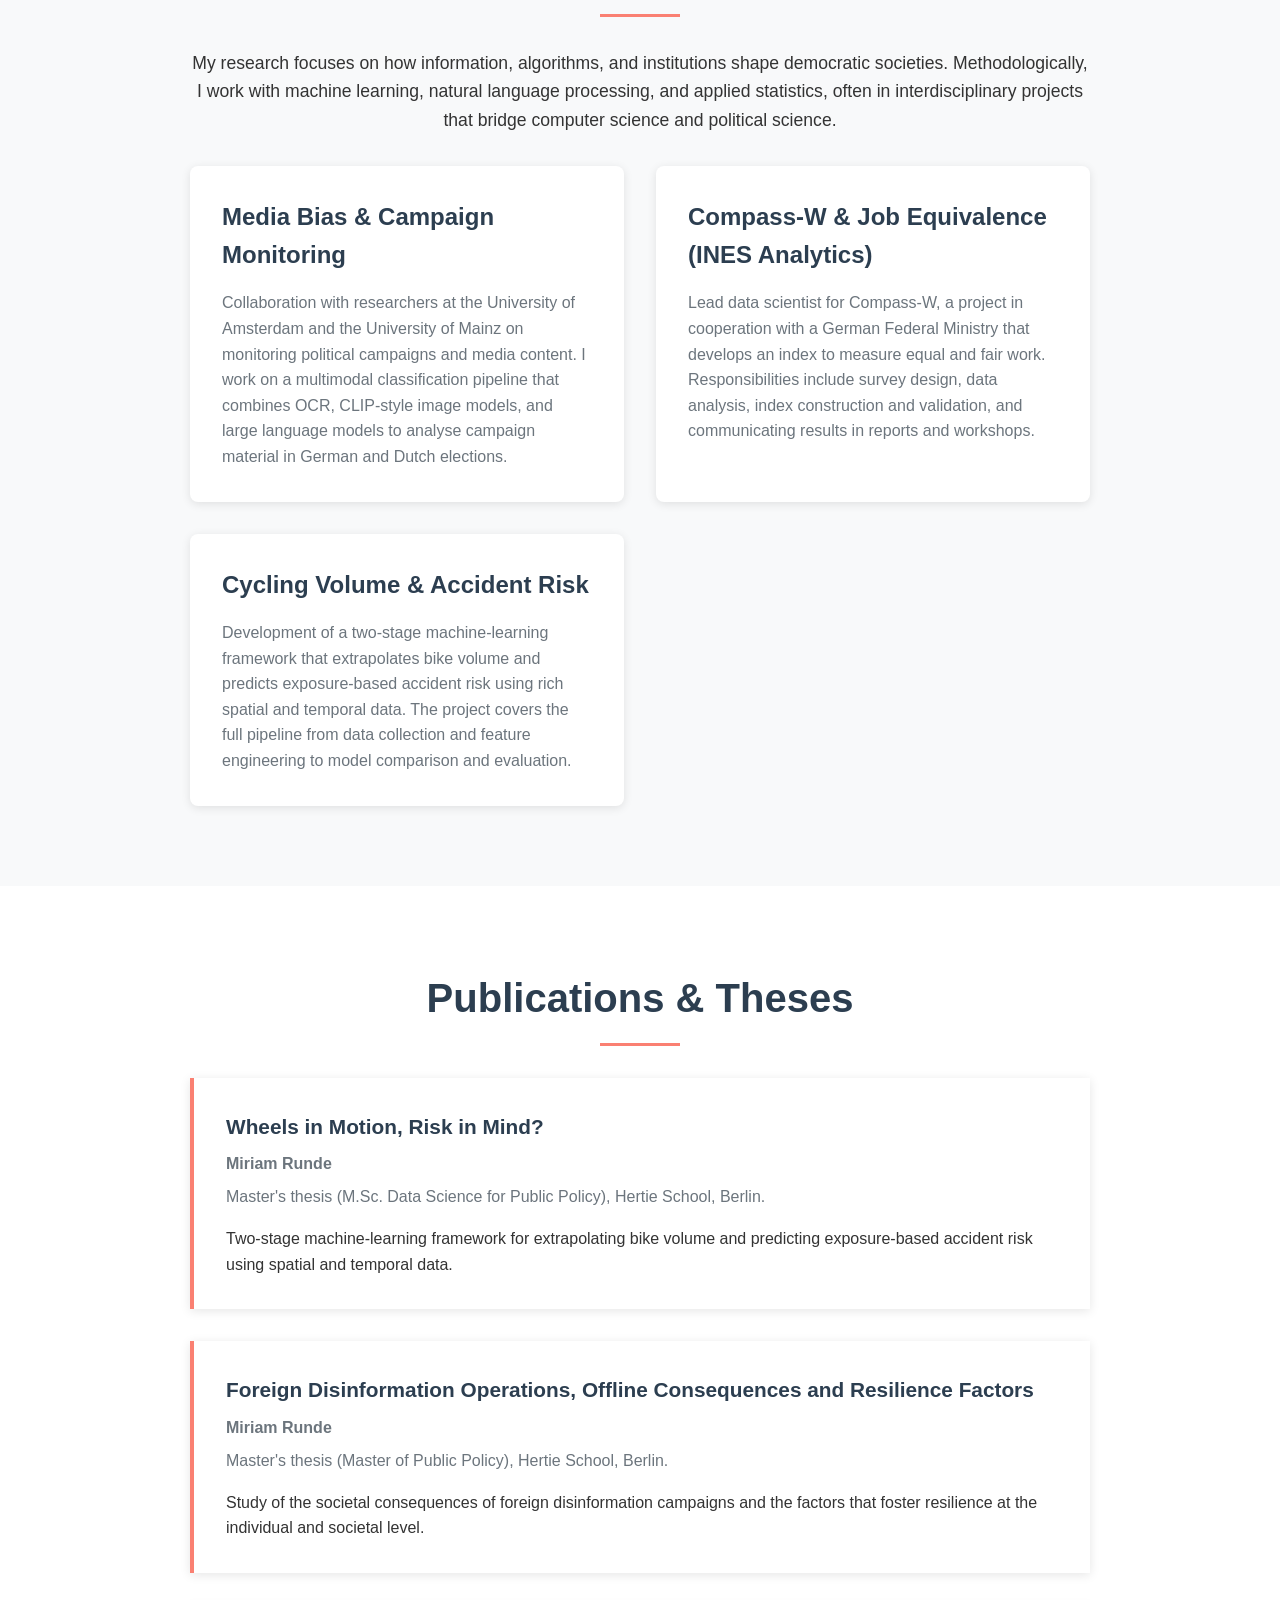
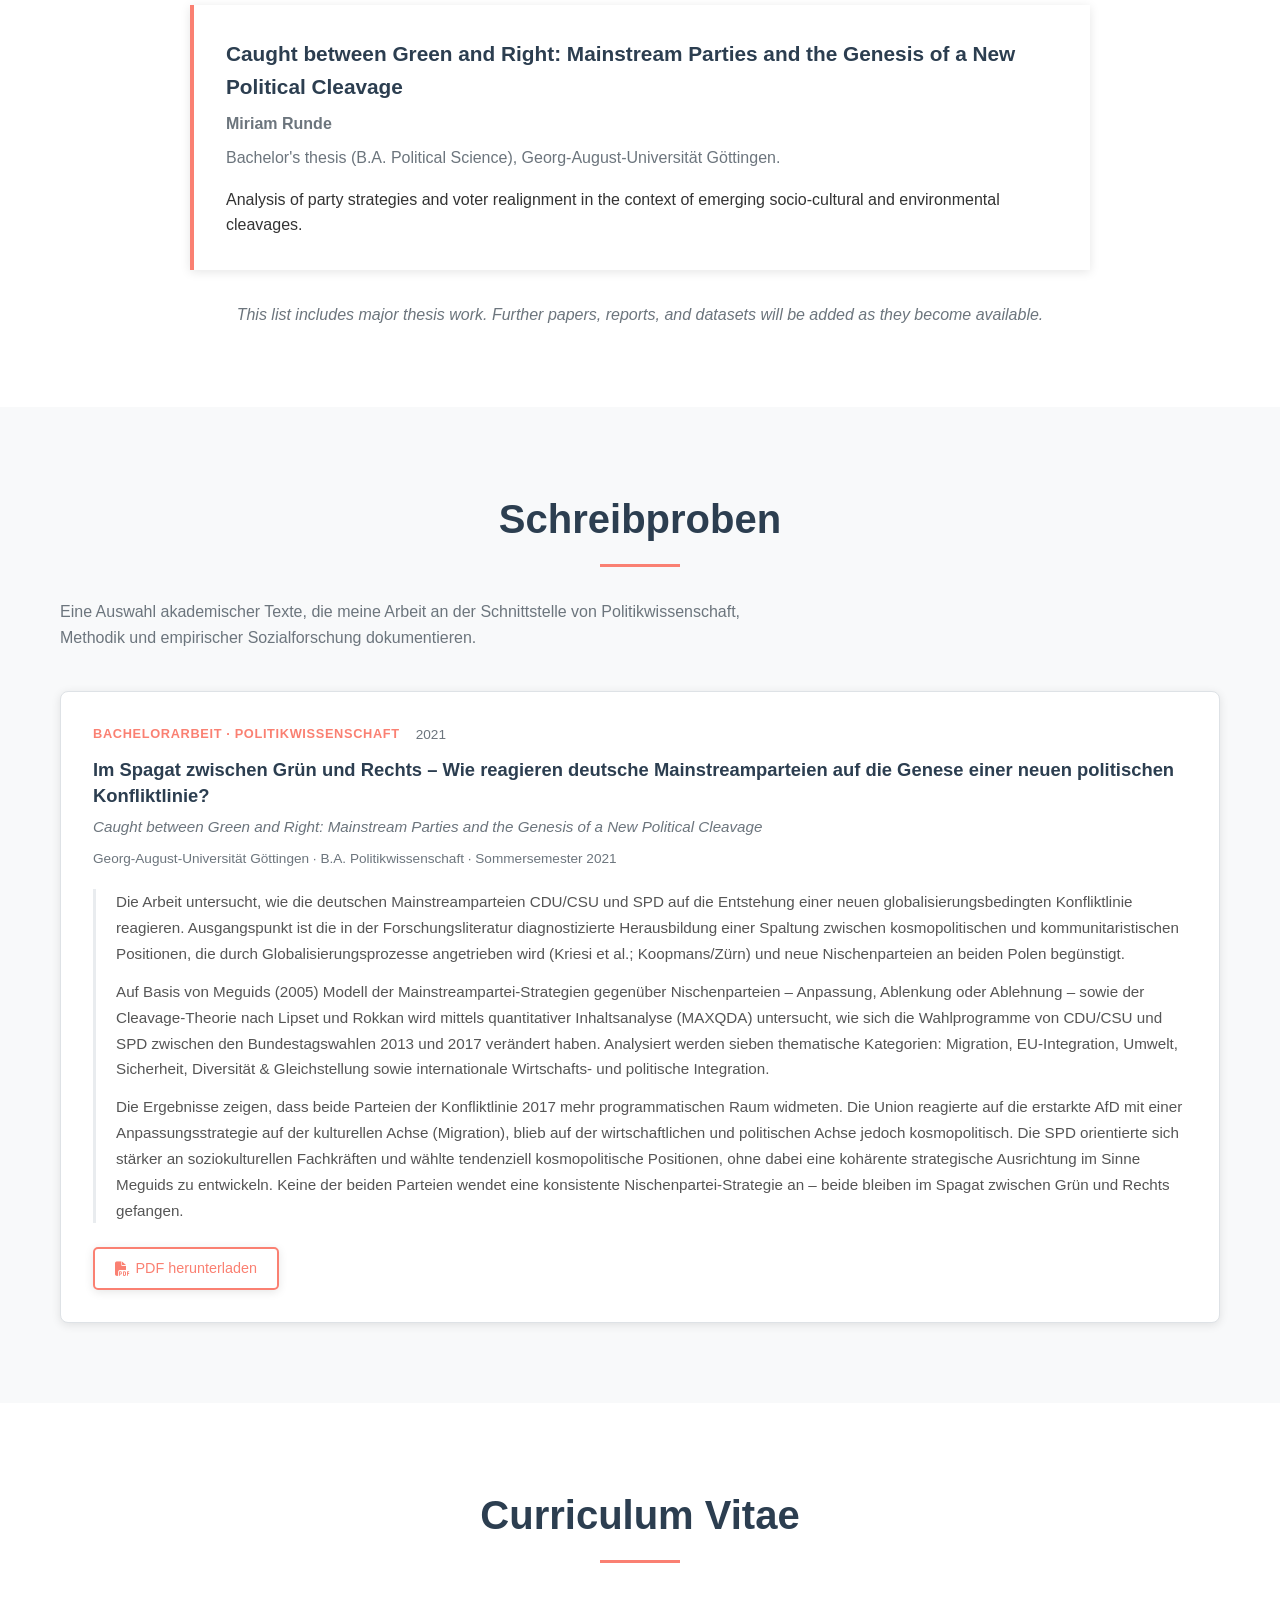
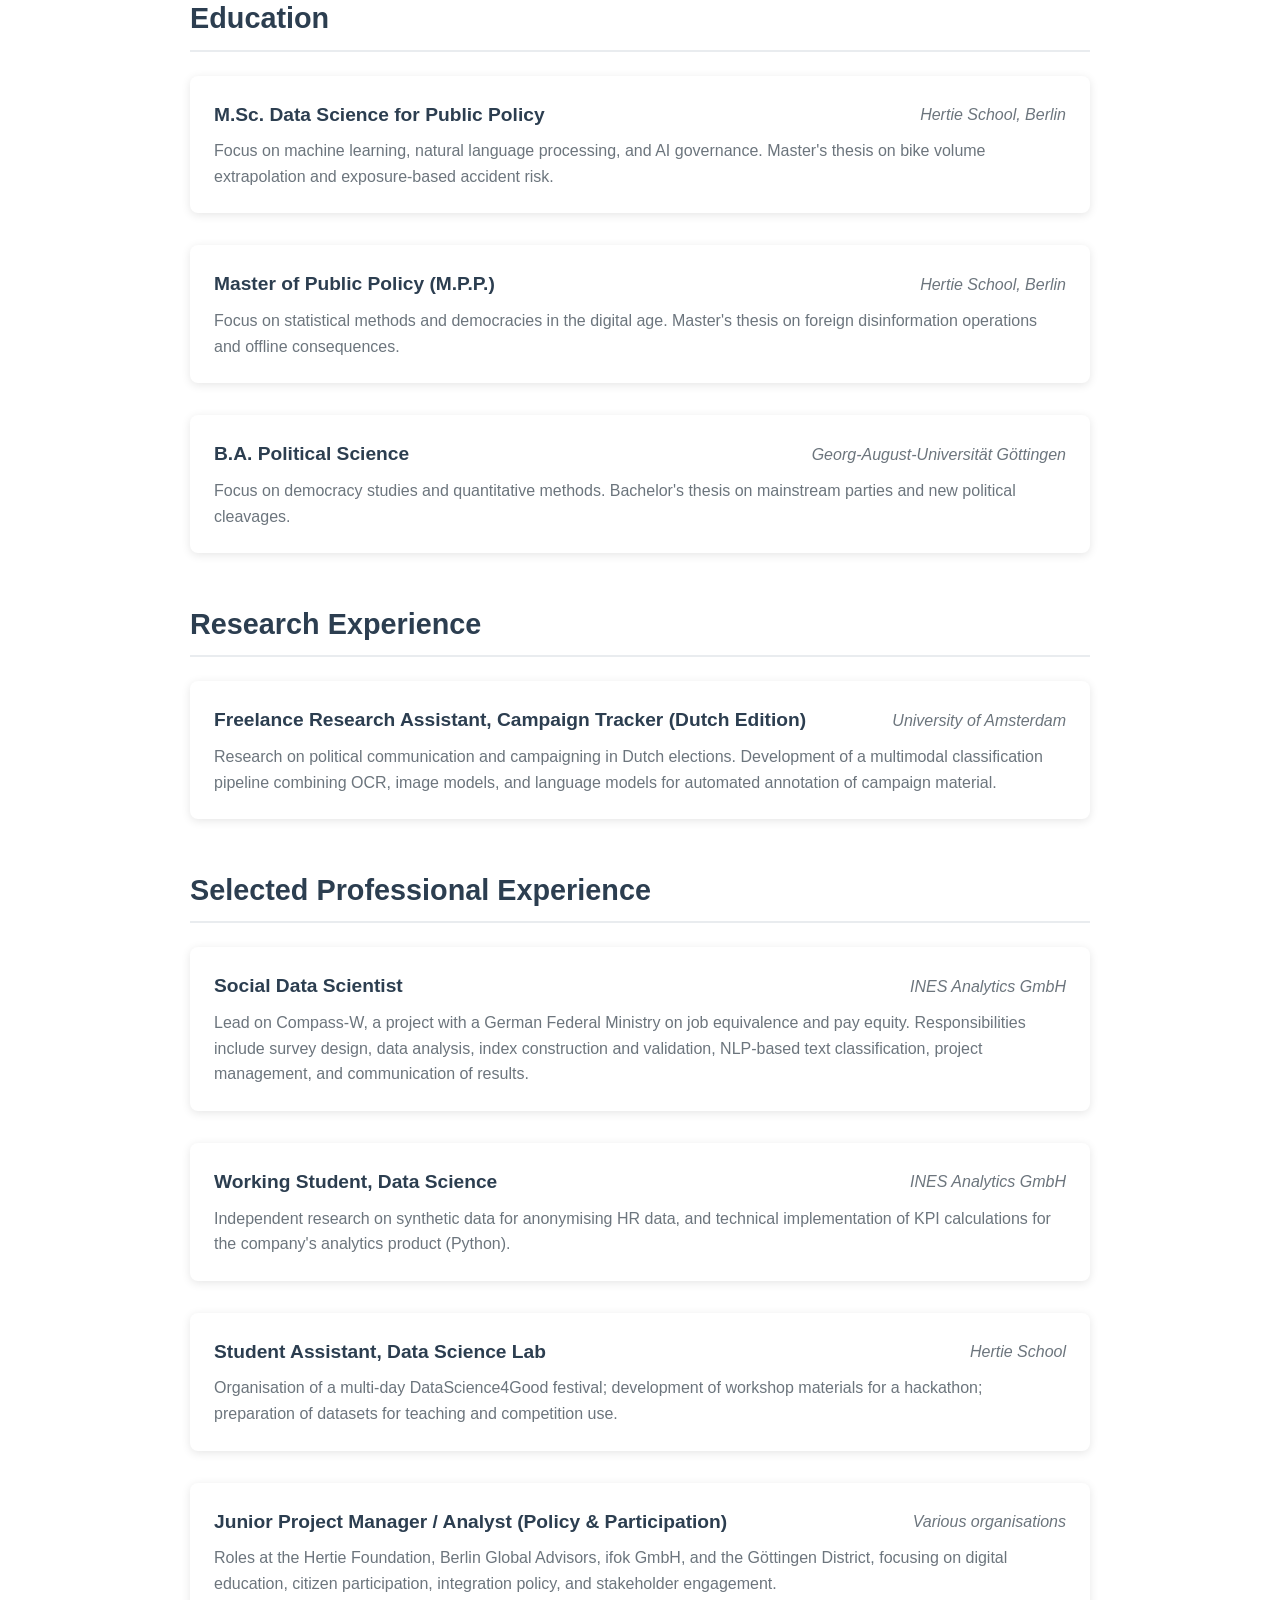
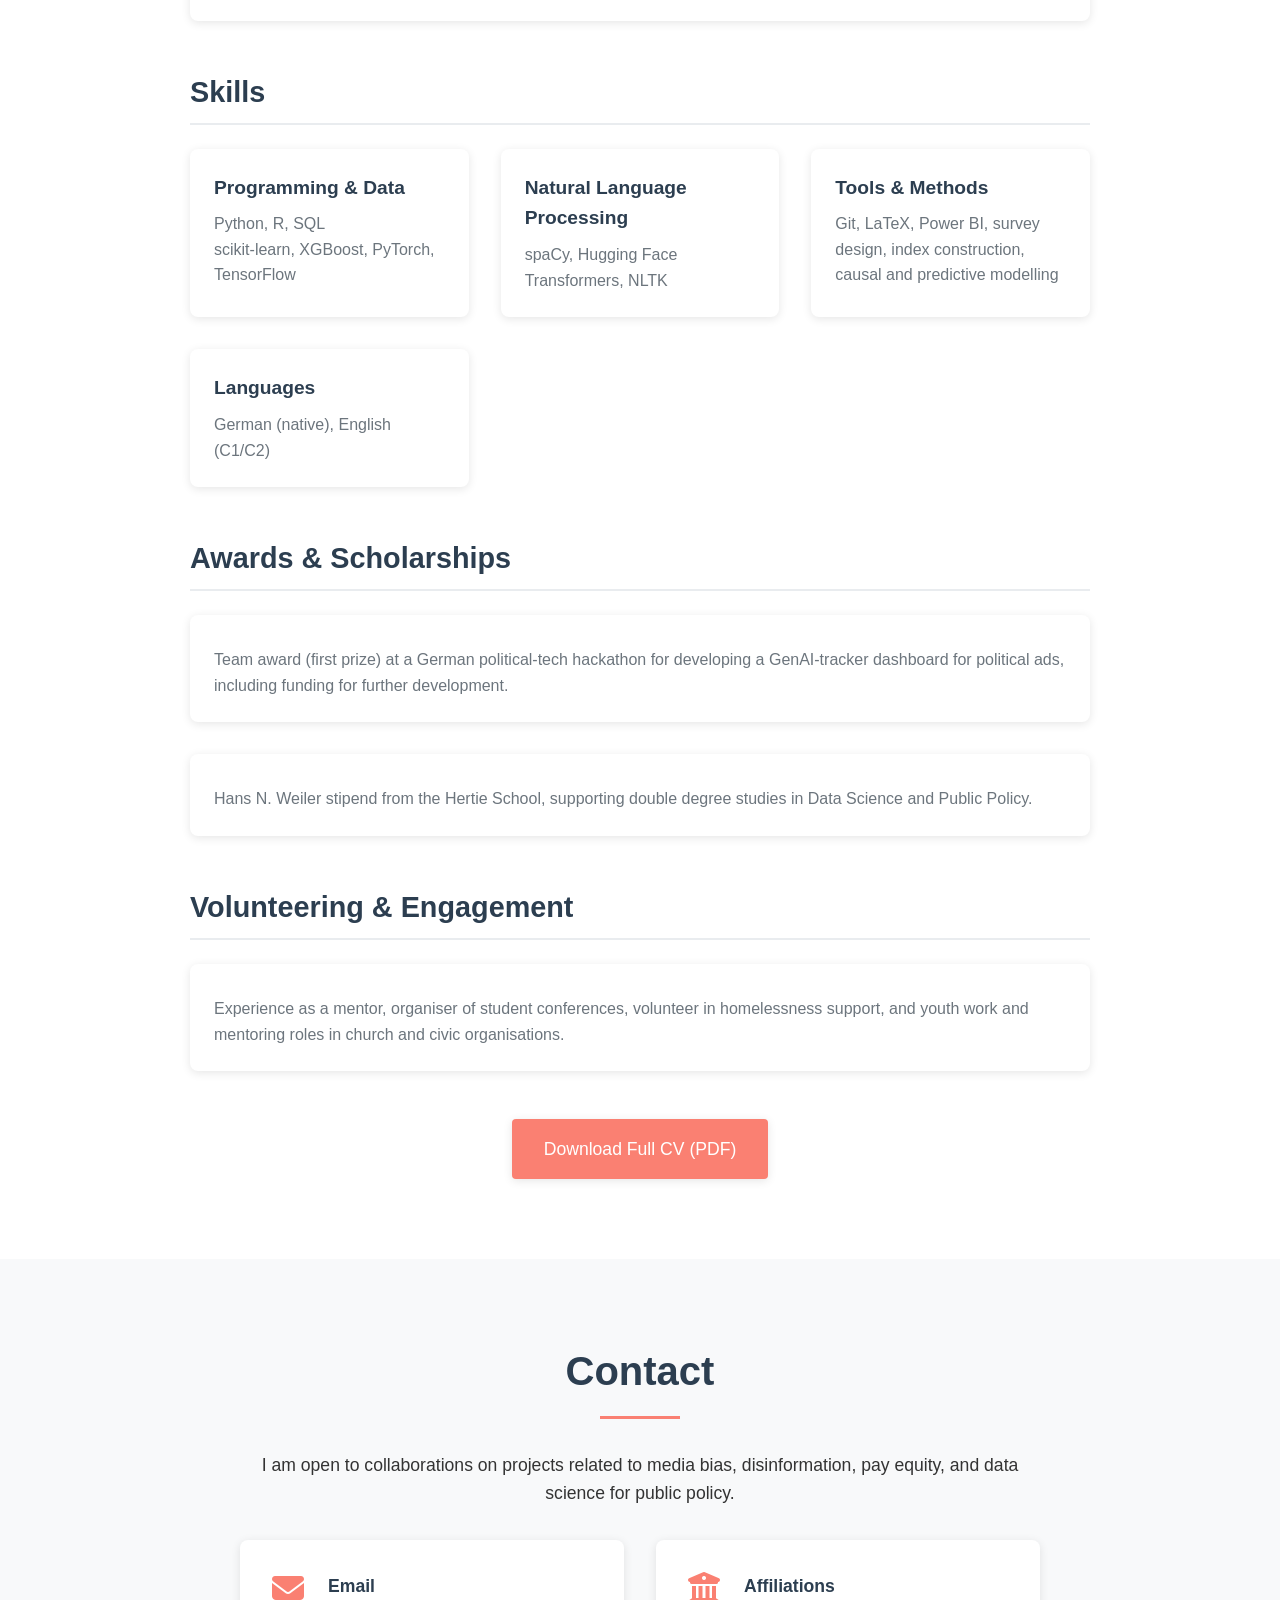
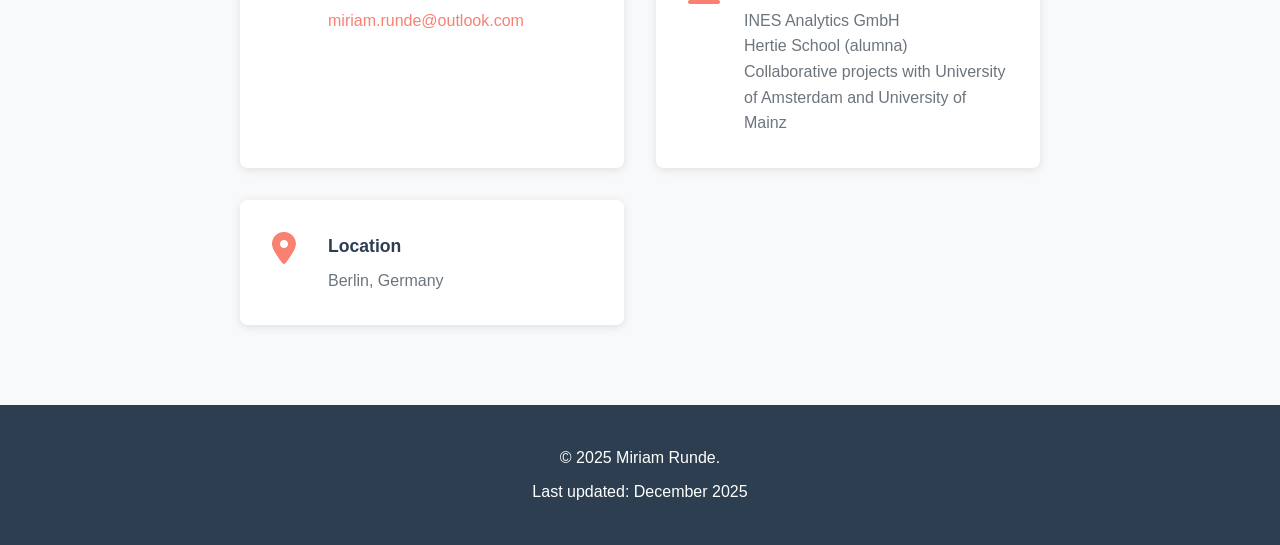
==== commit 1ea17d3d: "Schreibproben" ====
--- a/index.html
+++ b/index.html
@@ -17,6 +17,7 @@
                 <li><a href="#about">About</a></li>
                 <li><a href="#research">Research</a></li>
                 <li><a href="#publications">Publications</a></li>
+                <li><a href="#schreibproben">Schreibproben</a></li>
                 <li><a href="#cv">CV</a></li>
                 <li><a href="#contact">Contact</a></li>
             </ul>
@@ -43,7 +44,7 @@
                 </div>
                 <div class="hero-image">
                     <div class="profile-photo">
-                        <img src="profile_pic.HEIC" alt="Miriam Runde">
+                        <img src="profile_pic.jpg" alt="Miriam Runde">
                     </div>
                 </div>
             </div>
@@ -133,7 +134,7 @@
                     <h3>Wheels in Motion, Risk in Mind?</h3>
                     <p class="authors"><strong>Miriam Runde</strong></p>
                     <p class="venue">
-                        Master’s thesis (M.Sc. Data Science for Public Policy), Hertie School, Berlin.
+                        Master's thesis (M.Sc. Data Science for Public Policy), Hertie School, Berlin.
                     </p>
                     <p>
                         Two-stage machine-learning framework for extrapolating bike volume and predicting
@@ -149,7 +150,7 @@
                     <h3>Foreign Disinformation Operations, Offline Consequences and Resilience Factors</h3>
                     <p class="authors"><strong>Miriam Runde</strong></p>
                     <p class="venue">
-                        Master’s thesis (Master of Public Policy), Hertie School, Berlin.
+                        Master's thesis (Master of Public Policy), Hertie School, Berlin.
                     </p>
                     <p>
                         Study of the societal consequences of foreign disinformation campaigns and the
@@ -161,7 +162,7 @@
                     <h3>Caught between Green and Right: Mainstream Parties and the Genesis of a New Political Cleavage</h3>
                     <p class="authors"><strong>Miriam Runde</strong></p>
                     <p class="venue">
-                        Bachelor’s thesis (B.A. Political Science), Georg-August-Universität Göttingen.
+                        Bachelor's thesis (B.A. Political Science), Georg-August-Universität Göttingen.
                     </p>
                     <p>
                         Analysis of party strategies and voter realignment in the context of emerging
@@ -178,8 +179,74 @@
         </div>
     </section>
 
+    <!-- Schreibproben Section -->
+    <section id="schreibproben" class="section bg-light">
+        <div class="container">
+            <h2 class="section-title">Schreibproben</h2>
+            <p class="section-intro">
+                Eine Auswahl akademischer Texte, die meine Arbeit an der Schnittstelle von Politikwissenschaft,
+                Methodik und empirischer Sozialforschung dokumentieren.
+            </p>
+
+            <div class="schreibproben-list">
+
+                <div class="schreibprobe-item">
+                    <div class="schreibprobe-header">
+                        <div class="schreibprobe-meta">
+                            <span class="schreibprobe-type">Bachelorarbeit · Politikwissenschaft</span>
+                            <span class="schreibprobe-year">2021</span>
+                        </div>
+                        <h3 class="schreibprobe-title">
+                            Im Spagat zwischen Grün und Rechts – Wie reagieren deutsche Mainstreamparteien auf die Genese einer neuen politischen Konfliktlinie?
+                        </h3>
+                        <p class="schreibprobe-title-en">
+                            <em>Caught between Green and Right: Mainstream Parties and the Genesis of a New Political Cleavage</em>
+                        </p>
+                        <p class="schreibprobe-institution">
+                            Georg-August-Universität Göttingen &middot; B.A. Politikwissenschaft &middot; Sommersemester 2021
+                        </p>
+                    </div>
+
+                    <div class="schreibprobe-abstract">
+                        <p>
+                            Die Arbeit untersucht, wie die deutschen Mainstreamparteien CDU/CSU und SPD auf die Entstehung
+                            einer neuen globalisierungsbedingten Konfliktlinie reagieren. Ausgangspunkt ist die in der
+                            Forschungsliteratur diagnostizierte Herausbildung einer Spaltung zwischen kosmopolitischen
+                            und kommunitaristischen Positionen, die durch Globalisierungsprozesse angetrieben wird
+                            (Kriesi et al.; Koopmans/Zürn) und neue Nischenparteien an beiden Polen begünstigt.
+                        </p>
+                        <p>
+                            Auf Basis von Meguids (2005) Modell der Mainstreampartei-Strategien gegenüber Nischenparteien –
+                            Anpassung, Ablenkung oder Ablehnung – sowie der Cleavage-Theorie nach Lipset und Rokkan wird
+                            mittels quantitativer Inhaltsanalyse (MAXQDA) untersucht, wie sich die Wahlprogramme von
+                            CDU/CSU und SPD zwischen den Bundestagswahlen 2013 und 2017 verändert haben. Analysiert werden
+                            sieben thematische Kategorien: Migration, EU-Integration, Umwelt, Sicherheit, Diversität &amp;
+                            Gleichstellung sowie internationale Wirtschafts- und politische Integration.
+                        </p>
+                        <p>
+                            Die Ergebnisse zeigen, dass beide Parteien der Konfliktlinie 2017 mehr programmatischen Raum
+                            widmeten. Die Union reagierte auf die erstarkte AfD mit einer Anpassungsstrategie auf der
+                            kulturellen Achse (Migration), blieb auf der wirtschaftlichen und politischen Achse jedoch
+                            kosmopolitisch. Die SPD orientierte sich stärker an soziokulturellen Fachkräften und wählte
+                            tendenziell kosmopolitische Positionen, ohne dabei eine kohärente strategische Ausrichtung
+                            im Sinne Meguids zu entwickeln. Keine der beiden Parteien wendet eine konsistente
+                            Nischenpartei-Strategie an – beide bleiben im Spagat zwischen Grün und Rechts gefangen.
+                        </p>
+                    </div>
+
+                    <div class="schreibprobe-footer">
+                        <a href="Writing_Sample_1_MR.pdf" class="btn btn-outline" target="_blank" download>
+                            <i class="fas fa-file-pdf"></i> PDF herunterladen
+                        </a>
+                    </div>
+                </div>
+
+            </div>
+        </div>
+    </section>
+
     <!-- CV Section -->
-    <section id="cv" class="section bg-light">
+    <section id="cv" class="section">
         <div class="container">
             <h2 class="section-title">Curriculum Vitae</h2>
             <div class="cv-content">
@@ -194,7 +261,7 @@
                         </div>
                         <p>
                             Focus on machine learning, natural language processing, and AI governance.
-                            Master’s thesis on bike volume extrapolation and exposure-based accident risk.
+                            Master's thesis on bike volume extrapolation and exposure-based accident risk.
                         </p>
                     </div>
 
@@ -205,7 +272,7 @@
                         </div>
                         <p>
                             Focus on statistical methods and democracies in the digital age.
-                            Master’s thesis on foreign disinformation operations and offline consequences.
+                            Master's thesis on foreign disinformation operations and offline consequences.
                         </p>
                     </div>
 
@@ -216,7 +283,7 @@
                         </div>
                         <p>
                             Focus on democracy studies and quantitative methods.
-                            Bachelor’s thesis on mainstream parties and new political cleavages.
+                            Bachelor's thesis on mainstream parties and new political cleavages.
                         </p>
                     </div>
                 </div>
@@ -261,7 +328,7 @@
                         </div>
                         <p>
                             Independent research on synthetic data for anonymising HR data, and technical implementation
-                            of KPI calculations for the company’s analytics product (Python).
+                            of KPI calculations for the company's analytics product (Python).
                         </p>
                     </div>
 
@@ -339,7 +406,6 @@
                 </div>
 
                 <div class="cv-download">
-                    <!-- Once you upload the PDF (e.g., Miriam_Runde_CV.pdf) to the repo root, this will work -->
                     <a href="Application_MBG_Runde.pdf" class="btn" target="_blank">Download Full CV (PDF)</a>
                 </div>
             </div>
@@ -347,7 +413,7 @@
     </section>
 
     <!-- Contact Section -->
-    <section id="contact" class="section">
+    <section id="contact" class="section bg-light">
         <div class="container">
             <h2 class="section-title">Contact</h2>
             <div class="contact-content">
--- a/style.css
+++ b/style.css
@@ -129,8 +129,8 @@
 }
 
 .profile-photo {
-    width: 150px;          /* controls the size */
-    height: 150px;
+    width: 350px;          /* controls the size */
+    height: 350px;
     border-radius: 50%;
     overflow: hidden;      /* ensures perfect circle */
     border: 3px solid #ffffff;
@@ -567,3 +567,110 @@
         font-size: 75px;
     }
 }
+
+/* ── Schreibproben ── */
+.section-intro {
+    color: var(--gray);
+    margin-bottom: 2.5rem;
+    max-width: 700px;
+}
+
+.schreibproben-list {
+    display: flex;
+    flex-direction: column;
+    gap: 2rem;
+}
+
+.schreibprobe-item {
+    background: var(--white);
+    border: 1px solid var(--border-color);
+    border-radius: 8px;
+    padding: 2rem;
+    box-shadow: var(--shadow);
+}
+
+.schreibprobe-header {
+    margin-bottom: 1.25rem;
+}
+
+.schreibprobe-meta {
+    display: flex;
+    align-items: center;
+    gap: 1rem;
+    margin-bottom: 0.75rem;
+}
+
+.schreibprobe-type {
+    font-size: 0.8rem;
+    font-weight: 600;
+    text-transform: uppercase;
+    letter-spacing: 0.05em;
+    color: var(--secondary-color);
+}
+
+.schreibprobe-year {
+    font-size: 0.85rem;
+    color: var(--gray);
+}
+
+.schreibprobe-title {
+    font-size: 1.15rem;
+    font-weight: 600;
+    color: var(--primary-color);
+    line-height: 1.4;
+    margin-bottom: 0.4rem;
+}
+
+.schreibprobe-title-en {
+    color: var(--gray);
+    font-size: 0.95rem;
+    margin-bottom: 0.5rem;
+}
+
+.schreibprobe-institution {
+    font-size: 0.85rem;
+    color: var(--gray);
+}
+
+.schreibprobe-abstract {
+    border-left: 3px solid var(--light-gray);
+    padding-left: 1.25rem;
+    margin-bottom: 1.5rem;
+}
+
+.schreibprobe-abstract p {
+    font-size: 0.95rem;
+    color: #555;
+    margin-bottom: 0.75rem;
+    line-height: 1.7;
+}
+
+.schreibprobe-abstract p:last-child {
+    margin-bottom: 0;
+}
+
+.schreibprobe-footer {
+    display: flex;
+    gap: 1rem;
+    flex-wrap: wrap;
+}
+
+.btn-outline {
+    background: transparent;
+    border: 2px solid var(--secondary-color);
+    color: var(--secondary-color);
+    padding: 0.5rem 1.25rem;
+    border-radius: 5px;
+    text-decoration: none;
+    font-size: 0.9rem;
+    font-weight: 500;
+    display: inline-flex;
+    align-items: center;
+    gap: 0.4rem;
+    transition: background 0.2s, color 0.2s;
+}
+
+.btn-outline:hover {
+    background: var(--secondary-color);
+    color: var(--white);
+}
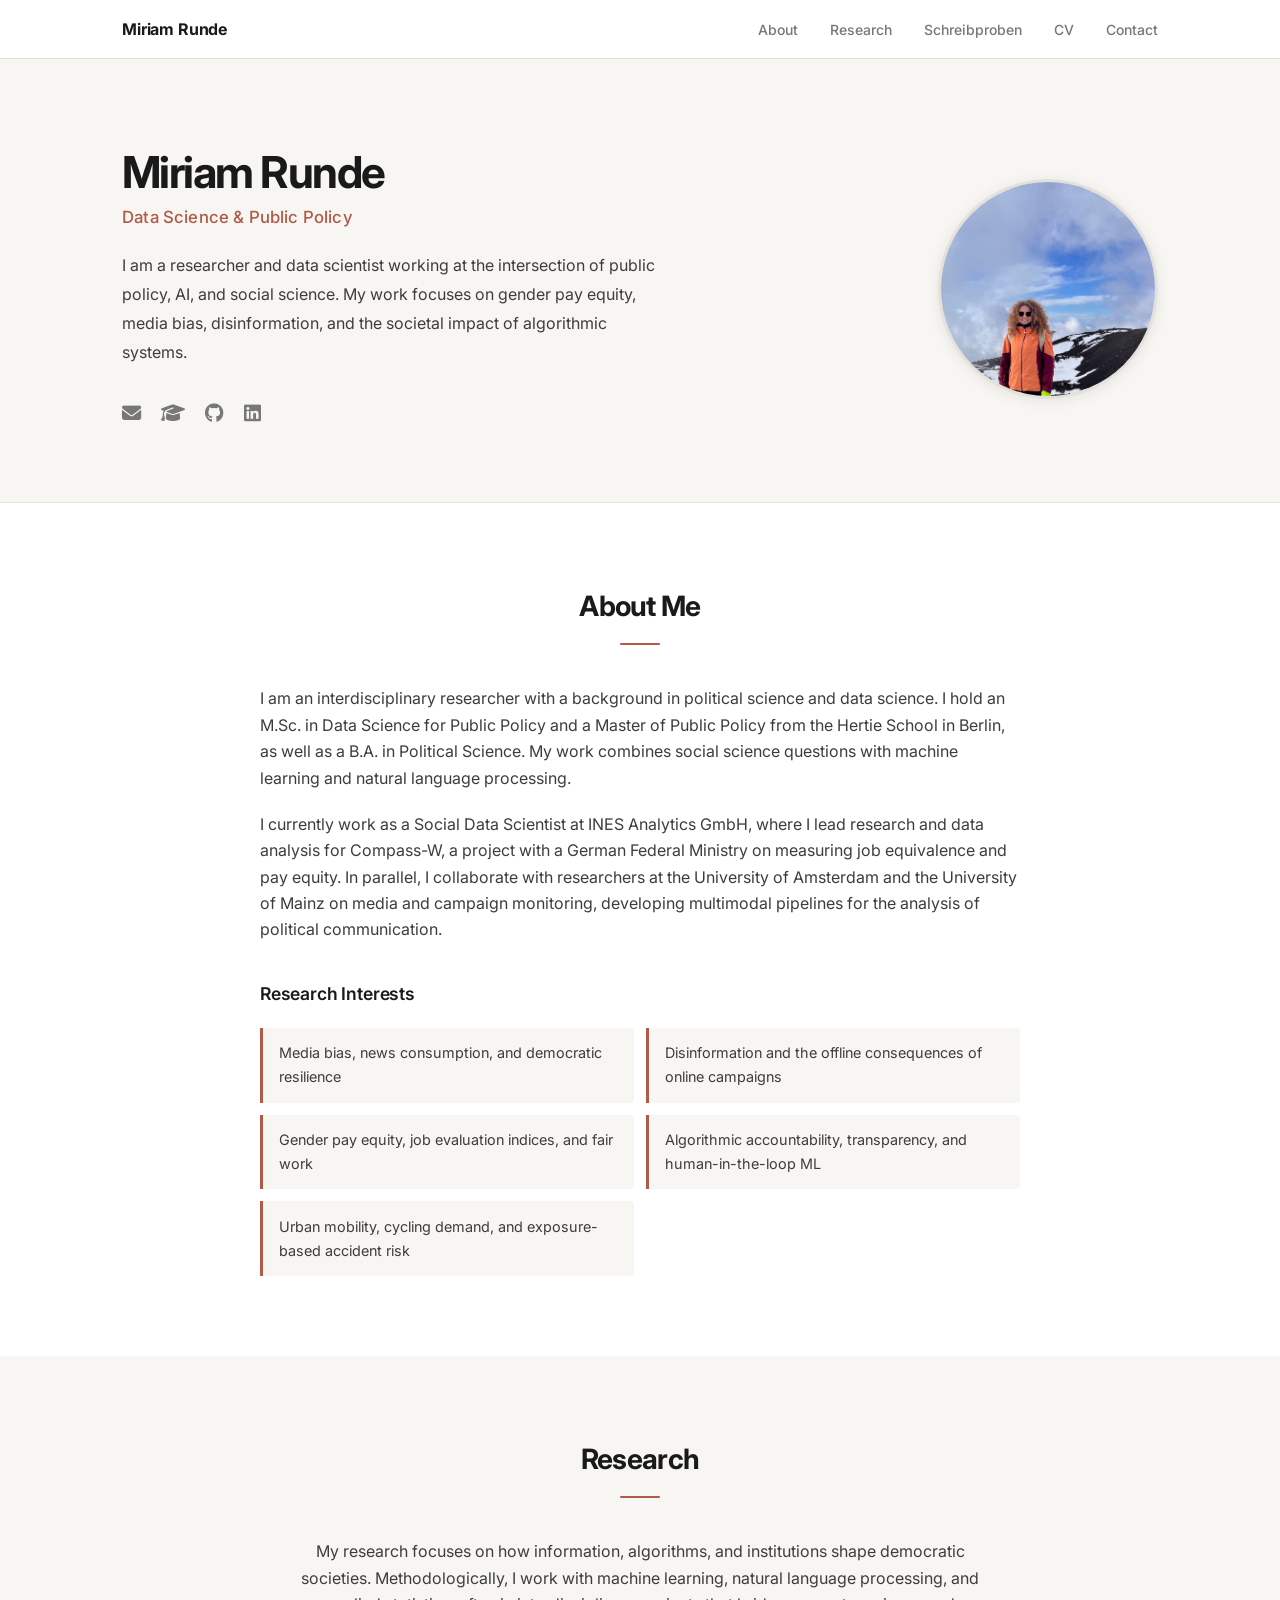
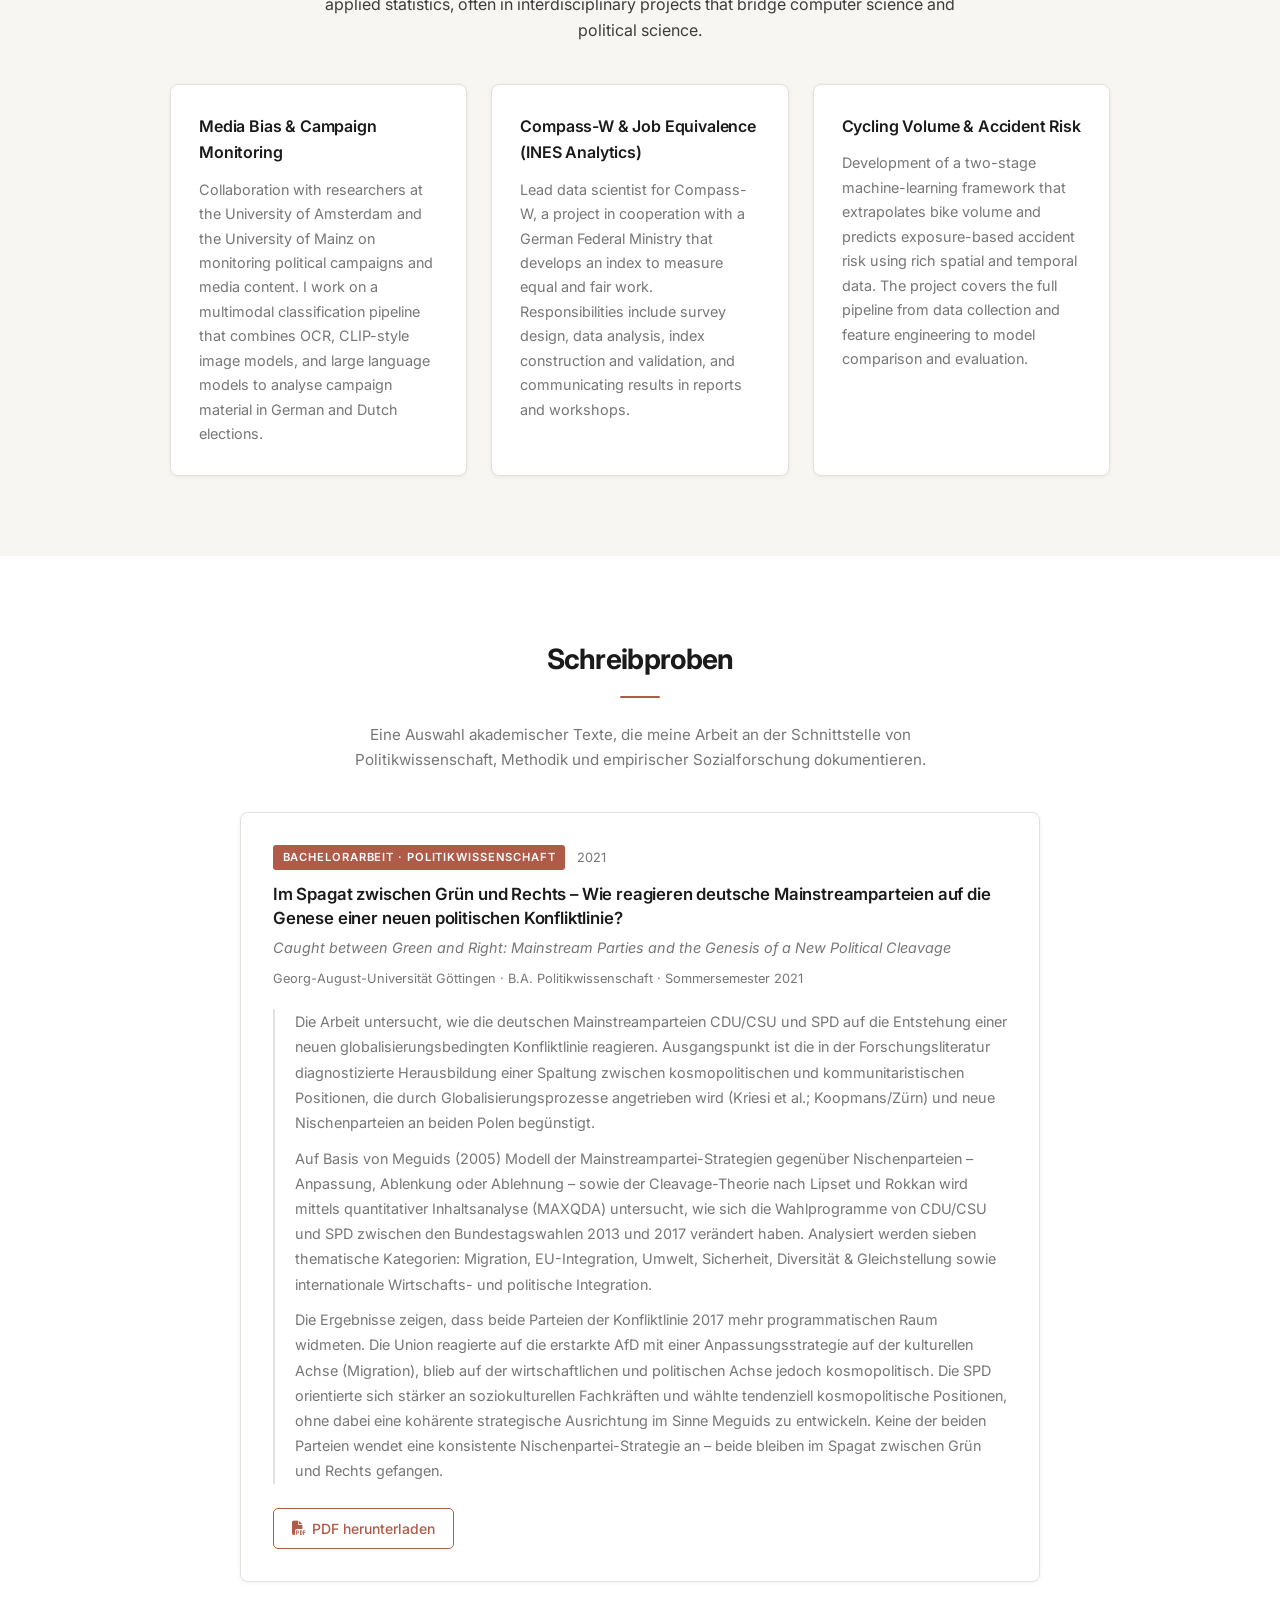
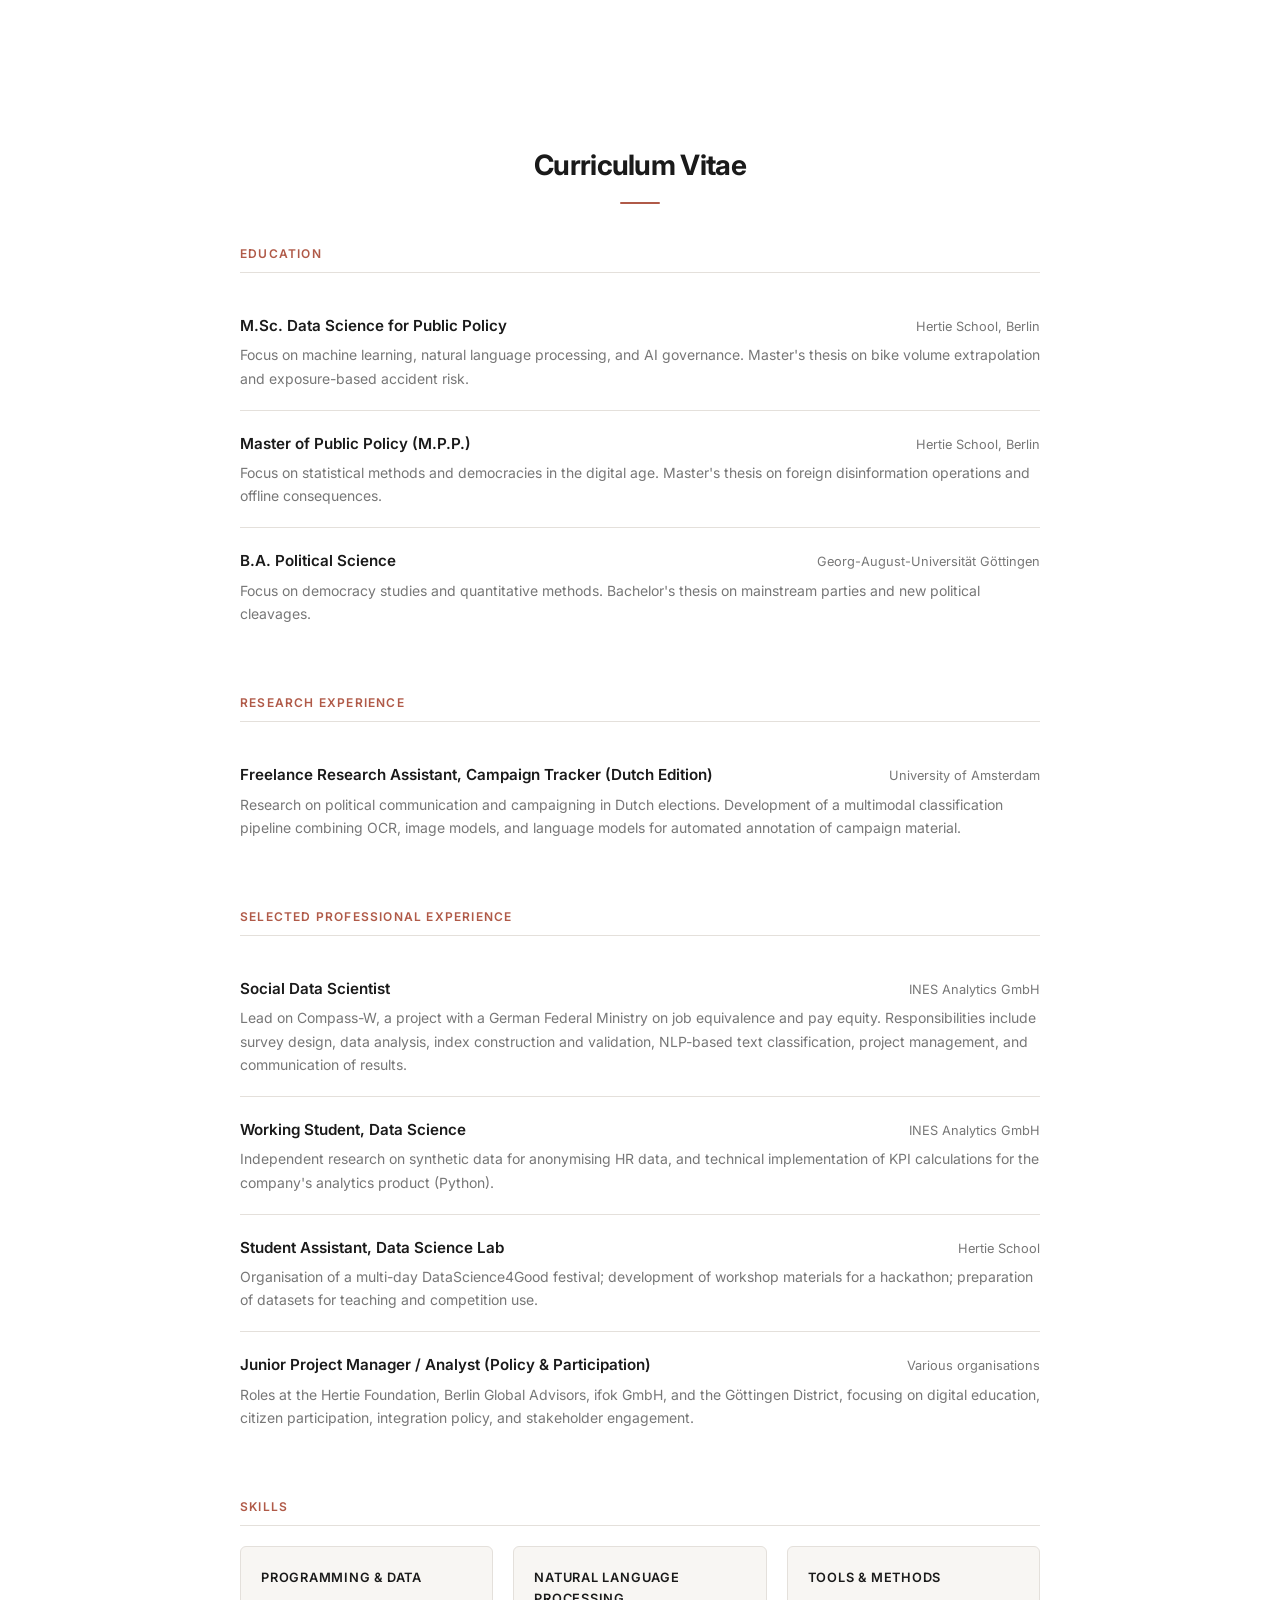
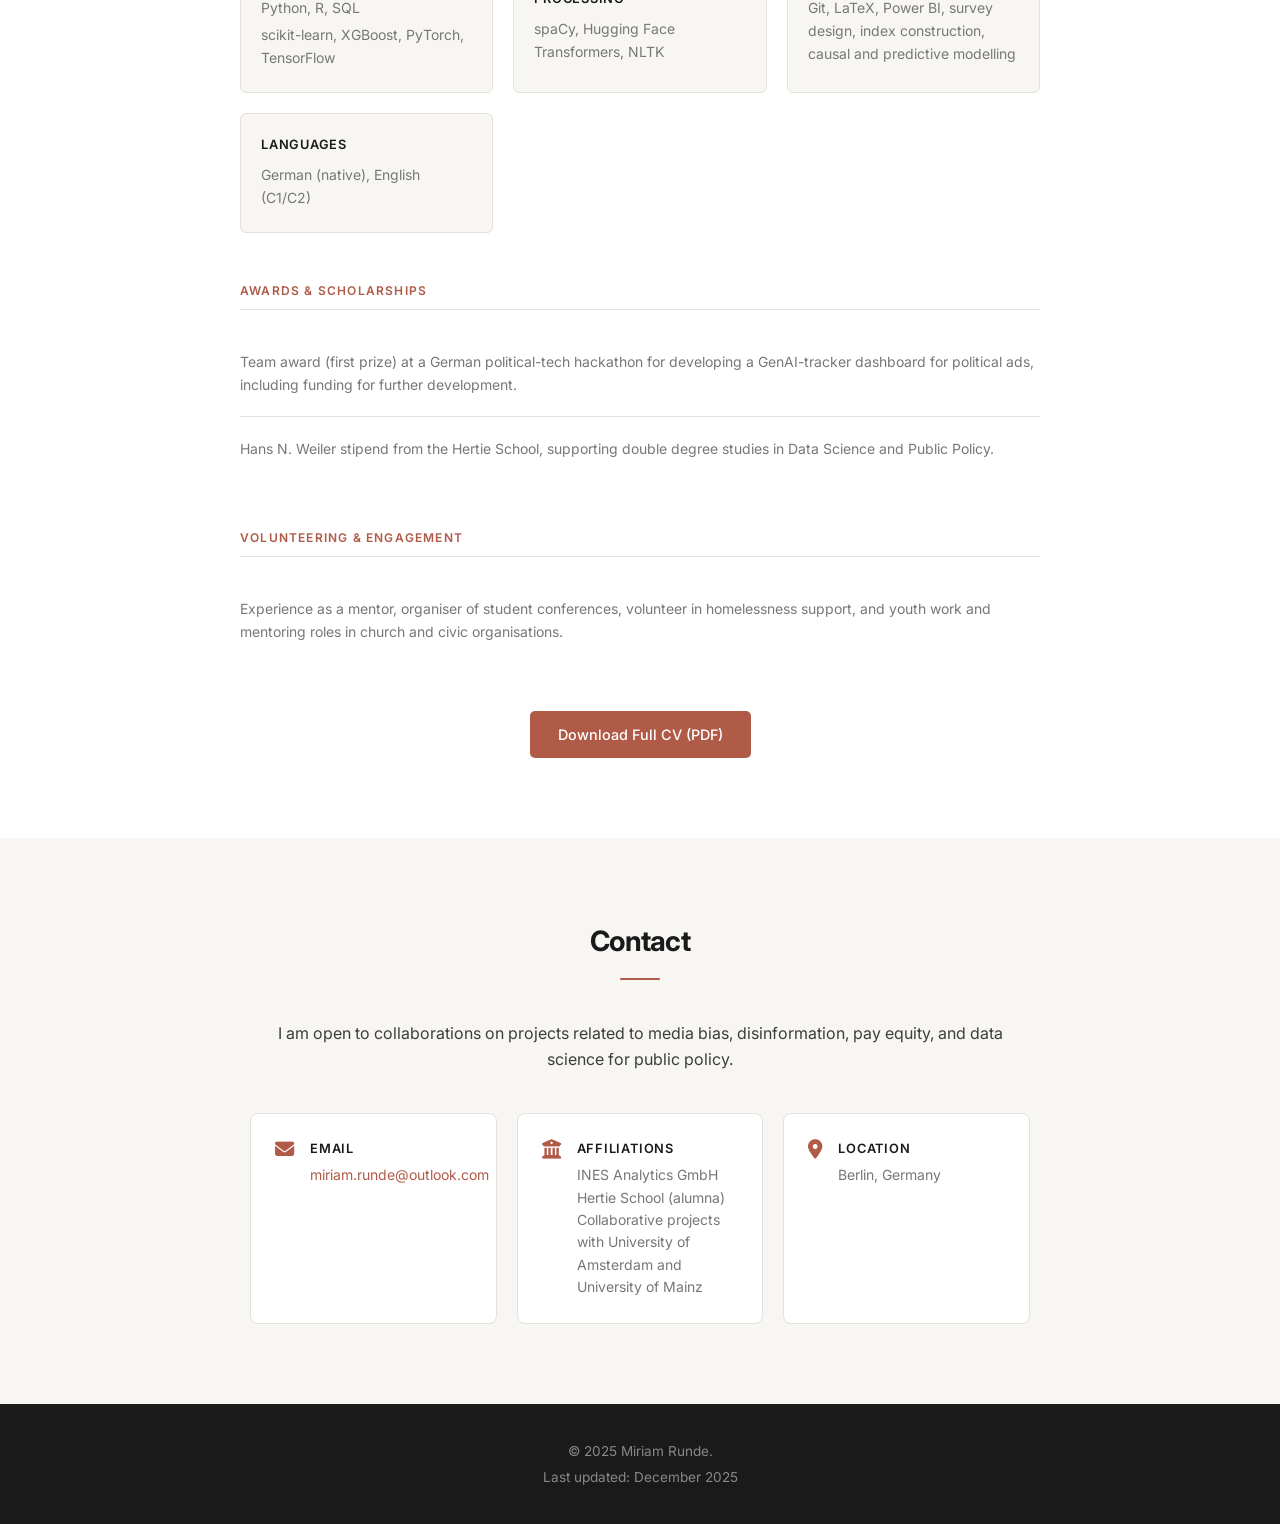
==== commit d3fcbb88: "delete Publications" ====
--- a/index.html
+++ b/index.html
@@ -16,7 +16,6 @@
             <ul class="nav-menu">
                 <li><a href="#about">About</a></li>
                 <li><a href="#research">Research</a></li>
-                <li><a href="#publications">Publications</a></li>
                 <li><a href="#schreibproben">Schreibproben</a></li>
                 <li><a href="#cv">CV</a></li>
                 <li><a href="#contact">Contact</a></li>
@@ -125,62 +124,8 @@
         </div>
     </section>
 
-    <!-- Publications Section -->
-    <section id="publications" class="section">
-        <div class="container">
-            <h2 class="section-title">Publications & Theses</h2>
-            <div class="publications-content">
-                <div class="publication-item">
-                    <h3>Wheels in Motion, Risk in Mind?</h3>
-                    <p class="authors"><strong>Miriam Runde</strong></p>
-                    <p class="venue">
-                        Master's thesis (M.Sc. Data Science for Public Policy), Hertie School, Berlin.
-                    </p>
-                    <p>
-                        Two-stage machine-learning framework for extrapolating bike volume and predicting
-                        exposure-based accident risk using spatial and temporal data.
-                    </p>
-                    <div class="publication-links">
-                        <!-- Add a real link once you have a PDF or repository -->
-                        <!-- <a href="THESIS_PDF_LINK" class="btn-link" target="_blank">PDF</a> -->
-                    </div>
-                </div>
-
-                <div class="publication-item">
-                    <h3>Foreign Disinformation Operations, Offline Consequences and Resilience Factors</h3>
-                    <p class="authors"><strong>Miriam Runde</strong></p>
-                    <p class="venue">
-                        Master's thesis (Master of Public Policy), Hertie School, Berlin.
-                    </p>
-                    <p>
-                        Study of the societal consequences of foreign disinformation campaigns and the
-                        factors that foster resilience at the individual and societal level.
-                    </p>
-                </div>
-
-                <div class="publication-item">
-                    <h3>Caught between Green and Right: Mainstream Parties and the Genesis of a New Political Cleavage</h3>
-                    <p class="authors"><strong>Miriam Runde</strong></p>
-                    <p class="venue">
-                        Bachelor's thesis (B.A. Political Science), Georg-August-Universität Göttingen.
-                    </p>
-                    <p>
-                        Analysis of party strategies and voter realignment in the context of emerging
-                        socio-cultural and environmental cleavages.
-                    </p>
-                </div>
-
-                <p class="note">
-                    <em>
-                        This list includes major thesis work. Further papers, reports, and datasets will be added as they become available.
-                    </em>
-                </p>
-            </div>
-        </div>
-    </section>
-
     <!-- Schreibproben Section -->
-    <section id="schreibproben" class="section bg-light">
+    <section id="schreibproben" class="section">
         <div class="container">
             <h2 class="section-title">Schreibproben</h2>
             <p class="section-intro">
--- a/style.css
+++ b/style.css
@@ -1,50 +1,55 @@
-/* Global Styles */
+/* ── Google Fonts ── */
+@import url('https://fonts.googleapis.com/css2?family=Inter:wght@300;400;500;600;700&display=swap');
+
+/* ── Tokens ── */
 :root {
-    --primary-color: #2c3e50;
-    --secondary-color: #fa8072;
-    --accent-color: #d85647ac;
-    --text-color: #333;
-    --light-bg: #f8f9fa;
-    --white: #ffffff;
-    --gray: #6c757d;
-    --light-gray: #e9ecef;
-    --border-color: #dee2e6;
-    --shadow: 0 2px 10px rgba(0,0,0,0.1);
-    --shadow-hover: 0 4px 20px rgba(0,0,0,0.15);
-}
-
-* {
+    --dark:        #1a1a1a;
+    --mid:         #3d3d3d;
+    --muted:       #777;
+    --border:      #e4e0db;
+    --bg-warm:     #f8f6f3;
+    --white:       #ffffff;
+    --accent:      #b05a48;
+    --accent-dark: #904839;
+    --shadow-sm:   0 1px 4px rgba(0,0,0,0.06);
+    --shadow:      0 2px 14px rgba(0,0,0,0.08);
+    --shadow-lg:   0 8px 30px rgba(0,0,0,0.10);
+}
+
+/* ── Reset ── */
+*, *::before, *::after {
     margin: 0;
     padding: 0;
     box-sizing: border-box;
 }
 
-body {
-    font-family: 'Segoe UI', Tahoma, Geneva, Verdana, sans-serif;
-    line-height: 1.6;
-    color: var(--text-color);
-    background-color: var(--white);
-}
-
 html {
     scroll-behavior: smooth;
 }
 
+body {
+    font-family: 'Inter', -apple-system, BlinkMacSystemFont, 'Segoe UI', sans-serif;
+    font-size: 16px;
+    line-height: 1.65;
+    color: var(--mid);
+    background: var(--white);
+    -webkit-font-smoothing: antialiased;
+}
+
 .container {
-    max-width: 1200px;
+    max-width: 1100px;
     margin: 0 auto;
-    padding: 0 20px;
-}
-
-/* Navigation */
+    padding: 0 2rem;
+}
+
+/* ── Navigation ── */
 .navbar {
-    background-color: var(--primary-color);
-    color: var(--white);
+    background: var(--white);
+    border-bottom: 1px solid var(--border);
     padding: 1rem 0;
     position: sticky;
     top: 0;
     z-index: 1000;
-    box-shadow: var(--shadow);
 }
 
 .navbar .container {
@@ -54,8 +59,10 @@
 }
 
 .nav-brand {
-    font-size: 1.5rem;
-    font-weight: bold;
+    font-size: 1rem;
+    font-weight: 700;
+    color: var(--dark);
+    letter-spacing: -0.01em;
 }
 
 .nav-menu {
@@ -65,61 +72,71 @@
 }
 
 .nav-menu a {
-    color: var(--white);
+    color: var(--muted);
     text-decoration: none;
-    transition: color 0.3s;
+    font-size: 0.875rem;
     font-weight: 500;
-}
-
-.nav-menu a:hover {
-    color: var(--secondary-color);
-}
-
-/* Hero Section */
+    transition: color 0.2s;
+}
+
+.nav-menu a:hover,
+.nav-menu a.active {
+    color: var(--accent);
+}
+
+/* ── Hero ── */
 .hero {
-    background: linear-gradient(135deg, var(--primary-color) 0%, var(--secondary-color) 100%);
-    color: var(--white);
-    padding: 5rem 0;
+    background: var(--bg-warm);
+    border-bottom: 1px solid var(--border);
+    padding: 5.5rem 0 4.5rem;
 }
 
 .hero-content {
     display: grid;
-    grid-template-columns: 1fr 1fr;
-    gap: 3rem;
+    grid-template-columns: 1fr auto;
+    gap: 4rem;
     align-items: center;
 }
 
 .hero-text h1 {
-    font-size: 3rem;
-    margin-bottom: 0.5rem;
+    font-size: 2.75rem;
+    font-weight: 700;
+    color: var(--dark);
+    letter-spacing: -0.035em;
+    line-height: 1.15;
+    margin-bottom: 0.35rem;
 }
 
 .subtitle {
-    font-size: 1.5rem;
-    color: var(--light-gray);
-    margin-bottom: 1.5rem;
+    font-size: 1.05rem;
+    color: var(--accent);
+    font-weight: 500;
+    margin-bottom: 1.25rem;
+    letter-spacing: 0.01em;
 }
 
 .intro {
-    font-size: 1.1rem;
+    font-size: 1rem;
+    color: var(--mid);
     line-height: 1.8;
     margin-bottom: 2rem;
+    max-width: 540px;
 }
 
 .social-links {
     display: flex;
-    gap: 1.5rem;
+    gap: 1.25rem;
 }
 
 .social-links a {
-    color: var(--white);
-    font-size: 1.5rem;
-    transition: transform 0.3s, color 0.3s;
+    color: var(--muted);
+    font-size: 1.2rem;
+    transition: color 0.2s, transform 0.2s;
 }
 
 .social-links a:hover {
-    transform: translateY(-3px);
-    color: var(--light-gray);
+    color: var(--accent);
+    transform: translateY(-2px);
 }
 
 .hero-image {
@@ -129,36 +146,38 @@
 }
 
 .profile-photo {
-    width: 350px;          /* controls the size */
-    height: 350px;
+    width: 220px;
+    height: 220px;
     border-radius: 50%;
-    overflow: hidden;      /* ensures perfect circle */
-    border: 3px solid #ffffff;
-    box-shadow: 0 10px 25px rgba(0,0,0,0.08);
-    flex-shrink: 0;        /* prevents it from stretching */
+    overflow: hidden;
+    border: 3px solid var(--border);
+    box-shadow: var(--shadow);
+    flex-shrink: 0;
 }
 
 .profile-photo img {
-    width: 100%;           /* force img to fit */
+    width: 100%;
     height: 100%;
-    object-fit: cover;     /* crop nicely inside circle */
+    object-fit: cover;
+    object-position: center top;
     display: block;
 }
 
-
-/* Sections */
+/* ── Sections ── */
 .section {
     padding: 5rem 0;
 }
 
 .bg-light {
-    background-color: var(--light-bg);
+    background: var(--bg-warm);
 }
 
 .section-title {
-    font-size: 2.5rem;
-    margin-bottom: 2rem;
-    color: var(--primary-color);
+    font-size: 1.75rem;
+    font-weight: 700;
+    color: var(--dark);
+    letter-spacing: -0.025em;
+    margin-bottom: 2.5rem;
     text-align: center;
     position: relative;
     padding-bottom: 1rem;
@@ -170,156 +189,275 @@
     bottom: 0;
     left: 50%;
     transform: translateX(-50%);
-    width: 80px;
-    height: 3px;
-    background-color: var(--secondary-color);
-}
-
-/* About Section */
+    width: 40px;
+    height: 2px;
+    background: var(--accent);
+    border-radius: 2px;
+}
+
+/* ── About ── */
 .about-content {
+    max-width: 760px;
+    margin: 0 auto;
+}
+
+.about-content p {
+    font-size: 1rem;
+    margin-bottom: 1.25rem;
+    color: var(--mid);
+}
+
+.about-content h3 {
+    font-size: 1.1rem;
+    font-weight: 600;
+    color: var(--dark);
+    margin: 2.25rem 0 1.25rem;
+    letter-spacing: -0.01em;
+}
+
+.interests-list {
+    display: grid;
+    grid-template-columns: repeat(auto-fit, minmax(260px, 1fr));
+    gap: 0.75rem;
+    list-style: none;
+    margin-top: 0.5rem;
+}
+
+.interests-list li {
+    background: var(--bg-warm);
+    padding: 0.85rem 1rem;
+    border-left: 3px solid var(--accent);
+    border-radius: 0 4px 4px 0;
+    font-size: 0.9rem;
+    color: var(--mid);
+    transition: transform 0.2s;
+}
+
+.interests-list li:hover {
+    transform: translateX(4px);
+}
+
+/* ── Research ── */
+.research-content {
+    max-width: 940px;
+    margin: 0 auto;
+}
+
+.research-content > p {
+    font-size: 1rem;
+    text-align: center;
+    color: var(--mid);
+    margin-bottom: 2.5rem;
+    max-width: 680px;
+    margin-left: auto;
+    margin-right: auto;
+}
+
+.research-projects {
+    display: grid;
+    grid-template-columns: repeat(auto-fit, minmax(290px, 1fr));
+    gap: 1.5rem;
+}
+
+.project-card {
+    background: var(--white);
+    padding: 1.75rem;
+    border-radius: 8px;
+    border: 1px solid var(--border);
+    box-shadow: var(--shadow-sm);
+    transition: box-shadow 0.2s, transform 0.2s;
+}
+
+.project-card:hover {
+    box-shadow: var(--shadow);
+    transform: translateY(-3px);
+}
+
+.project-card h3 {
+    font-size: 1rem;
+    font-weight: 600;
+    color: var(--dark);
+    margin-bottom: 0.75rem;
+    letter-spacing: -0.01em;
+}
+
+.project-card p {
+    font-size: 0.9rem;
+    color: var(--muted);
+    line-height: 1.7;
+}
+
+/* ── Publications ── */
+.publications-content {
     max-width: 800px;
     margin: 0 auto;
 }
 
-.about-content p {
-    font-size: 1.1rem;
-    margin-bottom: 1.5rem;
-    text-align: justify;
-}
-
-.about-content h3 {
-    font-size: 1.8rem;
-    color: var(--primary-color);
-    margin: 2rem 0 1rem;
-}
-
-.interests-list {
-    display: grid;
-    grid-template-columns: repeat(auto-fit, minmax(250px, 1fr));
-    gap: 1rem;
-    list-style: none;
-    margin-top: 1rem;
-}
-
-.interests-list li {
-    background-color: var(--white);
-    padding: 1rem;
-    border-left: 4px solid var(--secondary-color);
-    box-shadow: var(--shadow);
-    transition: transform 0.3s;
-}
-
-.interests-list li:hover {
-    transform: translateX(5px);
-}
-
-/* Research Section */
-.research-content {
-    max-width: 900px;
-    margin: 0 auto;
-}
-
-.research-content > p {
-    font-size: 1.1rem;
-    margin-bottom: 2rem;
-    text-align: center;
-}
-
-.research-projects {
-    display: grid;
-    grid-template-columns: repeat(auto-fit, minmax(300px, 1fr));
-    gap: 2rem;
-    margin-top: 2rem;
-}
-
-.project-card {
-    background-color: var(--white);
-    padding: 2rem;
-    border-radius: 8px;
-    box-shadow: var(--shadow);
-    transition: transform 0.3s, box-shadow 0.3s;
-}
-
-.project-card:hover {
-    transform: translateY(-5px);
-    box-shadow: var(--shadow-hover);
-}
-
-.project-card h3 {
-    color: var(--primary-color);
-    margin-bottom: 1rem;
-    font-size: 1.5rem;
-}
-
-.project-card p {
-    color: var(--gray);
-}
-
-/* Publications Section */
-.publications-content {
-    max-width: 900px;
-    margin: 0 auto;
-}
-
 .publication-item {
-    background-color: var(--white);
-    padding: 2rem;
-    margin-bottom: 2rem;
-    border-left: 4px solid var(--secondary-color);
-    box-shadow: var(--shadow);
-    transition: transform 0.3s;
+    padding: 1.5rem 1.5rem 1.5rem 1.75rem;
+    margin-bottom: 1.25rem;
+    border-left: 3px solid var(--border);
+    transition: border-color 0.2s;
 }
 
 .publication-item:hover {
-    transform: translateX(5px);
+    border-left-color: var(--accent);
 }
 
 .publication-item h3 {
-    color: var(--primary-color);
-    margin-bottom: 0.5rem;
-    font-size: 1.3rem;
+    font-size: 1rem;
+    font-weight: 600;
+    color: var(--dark);
+    margin-bottom: 0.3rem;
+    letter-spacing: -0.01em;
 }
 
 .authors {
-    color: var(--gray);
-    margin-bottom: 0.5rem;
+    font-size: 0.875rem;
+    color: var(--muted);
+    margin-bottom: 0.25rem;
 }
 
 .venue {
-    color: var(--gray);
-    margin-bottom: 1rem;
+    font-size: 0.875rem;
+    color: var(--accent);
+    font-style: italic;
+    margin-bottom: 0.6rem;
+}
+
+.publication-item > p:not(.authors):not(.venue) {
+    font-size: 0.9rem;
+    color: var(--muted);
 }
 
 .publication-links {
     display: flex;
-    gap: 1rem;
+    gap: 0.75rem;
     flex-wrap: wrap;
+    margin-top: 0.75rem;
 }
 
 .btn-link {
     display: inline-block;
-    padding: 0.5rem 1rem;
-    background-color: var(--secondary-color);
+    padding: 0.35rem 0.85rem;
+    background: var(--accent);
     color: var(--white);
     text-decoration: none;
     border-radius: 4px;
-    transition: background-color 0.3s;
-    font-size: 0.9rem;
+    font-size: 0.8rem;
+    font-weight: 500;
+    transition: background 0.2s;
 }
 
 .btn-link:hover {
-    background-color: var(--primary-color);
+    background: var(--accent-dark);
 }
 
 .note {
     margin-top: 2rem;
     text-align: center;
-    color: var(--gray);
-}
-
-/* CV Section */
+    font-size: 0.875rem;
+    color: var(--muted);
+}
+
+/* ── Schreibproben ── */
+.section-intro {
+    text-align: center;
+    max-width: 640px;
+    margin: -1rem auto 2.5rem;
+    color: var(--muted);
+    font-size: 0.95rem;
+}
+
+.schreibproben-list {
+    max-width: 800px;
+    margin: 0 auto;
+    display: flex;
+    flex-direction: column;
+    gap: 1.5rem;
+}
+
+.schreibprobe-item {
+    background: var(--white);
+    border: 1px solid var(--border);
+    border-radius: 8px;
+    padding: 2rem;
+    box-shadow: var(--shadow-sm);
+}
+
+.schreibprobe-header {
+    margin-bottom: 1.25rem;
+}
+
+.schreibprobe-meta {
+    display: flex;
+    align-items: center;
+    gap: 0.75rem;
+    margin-bottom: 0.75rem;
+}
+
+.schreibprobe-type {
+    font-size: 0.7rem;
+    font-weight: 600;
+    text-transform: uppercase;
+    letter-spacing: 0.08em;
+    color: var(--white);
+    background: var(--accent);
+    padding: 0.2rem 0.6rem;
+    border-radius: 3px;
+}
+
+.schreibprobe-year {
+    font-size: 0.8rem;
+    color: var(--muted);
+}
+
+.schreibprobe-title {
+    font-size: 1.05rem;
+    font-weight: 600;
+    color: var(--dark);
+    line-height: 1.45;
+    margin-bottom: 0.35rem;
+    letter-spacing: -0.01em;
+}
+
+.schreibprobe-title-en {
+    font-size: 0.9rem;
+    color: var(--muted);
+    margin-bottom: 0.5rem;
+}
+
+.schreibprobe-institution {
+    font-size: 0.8rem;
+    color: var(--muted);
+}
+
+.schreibprobe-abstract {
+    border-left: 2px solid var(--border);
+    padding-left: 1.25rem;
+    margin-bottom: 1.5rem;
+}
+
+.schreibprobe-abstract p {
+    font-size: 0.9rem;
+    color: var(--muted);
+    margin-bottom: 0.65rem;
+    line-height: 1.75;
+}
+
+.schreibprobe-abstract p:last-child {
+    margin-bottom: 0;
+}
+
+.schreibprobe-footer {
+    display: flex;
+    gap: 0.75rem;
+    flex-wrap: wrap;
+}
+
+/* ── CV ── */
 .cv-content {
-    max-width: 900px;
+    max-width: 800px;
     margin: 0 auto;
 }
 
@@ -328,65 +466,79 @@
 }
 
 .cv-section h3 {
-    font-size: 1.8rem;
-    color: var(--primary-color);
-    margin-bottom: 1.5rem;
-    border-bottom: 2px solid var(--light-gray);
+    font-size: 0.75rem;
+    font-weight: 600;
+    text-transform: uppercase;
+    letter-spacing: 0.1em;
+    color: var(--accent);
+    margin-bottom: 1.25rem;
     padding-bottom: 0.5rem;
+    border-bottom: 1px solid var(--border);
 }
 
 .cv-item {
-    margin-bottom: 2rem;
-    padding: 1.5rem;
-    background-color: var(--white);
-    border-radius: 8px;
-    box-shadow: var(--shadow);
+    padding: 1.25rem 0;
+    border-bottom: 1px solid var(--border);
+}
+
+.cv-item:last-child {
+    border-bottom: none;
 }
 
 .cv-item-header {
     display: flex;
     justify-content: space-between;
-    align-items: center;
-    margin-bottom: 0.5rem;
+    align-items: baseline;
+    margin-bottom: 0.35rem;
     flex-wrap: wrap;
+    gap: 0.5rem;
 }
 
 .cv-item-header strong {
-    font-size: 1.2rem;
-    color: var(--primary-color);
+    font-size: 0.95rem;
+    font-weight: 600;
+    color: var(--dark);
 }
 
 .date {
-    color: var(--gray);
-    font-style: italic;
+    font-size: 0.8rem;
+    color: var(--muted);
+    font-style: normal;
+    white-space: nowrap;
 }
 
 .cv-item p {
-    color: var(--gray);
-    margin-top: 0.5rem;
+    font-size: 0.875rem;
+    color: var(--muted);
+    line-height: 1.65;
 }
 
 .skills-grid {
     display: grid;
-    grid-template-columns: repeat(auto-fit, minmax(250px, 1fr));
-    gap: 2rem;
+    grid-template-columns: repeat(auto-fit, minmax(220px, 1fr));
+    gap: 1.25rem;
 }
 
 .skill-category {
-    padding: 1.5rem;
-    background-color: var(--white);
-    border-radius: 8px;
-    box-shadow: var(--shadow);
+    padding: 1.25rem;
+    background: var(--bg-warm);
+    border-radius: 6px;
+    border: 1px solid var(--border);
 }
 
 .skill-category h4 {
-    color: var(--primary-color);
+    font-size: 0.8rem;
+    font-weight: 600;
+    text-transform: uppercase;
+    letter-spacing: 0.06em;
+    color: var(--dark);
     margin-bottom: 0.5rem;
-    font-size: 1.2rem;
 }
 
 .skill-category p {
-    color: var(--gray);
+    font-size: 0.875rem;
+    color: var(--muted);
+    margin-bottom: 0.2rem;
 }
 
 .cv-download {
@@ -394,80 +546,106 @@
     margin-top: 3rem;
 }
 
+/* ── Buttons ── */
 .btn {
     display: inline-block;
-    padding: 1rem 2rem;
-    background-color: var(--secondary-color);
+    padding: 0.7rem 1.75rem;
+    background: var(--accent);
     color: var(--white);
     text-decoration: none;
-    border-radius: 4px;
-    font-size: 1.1rem;
-    transition: background-color 0.3s, transform 0.3s;
-    box-shadow: var(--shadow);
+    border-radius: 5px;
+    font-size: 0.9rem;
+    font-weight: 500;
+    transition: background 0.2s, transform 0.2s;
 }
 
 .btn:hover {
-    background-color: var(--primary-color);
-    transform: translateY(-2px);
-    box-shadow: var(--shadow-hover);
-}
-
-/* Contact Section */
+    background: var(--accent-dark);
+    transform: translateY(-1px);
+}
+
+.btn-outline {
+    display: inline-flex;
+    align-items: center;
+    gap: 0.4rem;
+    padding: 0.5rem 1.1rem;
+    background: transparent;
+    border: 1.5px solid var(--accent);
+    color: var(--accent);
+    text-decoration: none;
+    border-radius: 5px;
+    font-size: 0.875rem;
+    font-weight: 500;
+    transition: background 0.2s, color 0.2s;
+}
+
+.btn-outline:hover {
+    background: var(--accent);
+    color: var(--white);
+}
+
+/* ── Contact ── */
 .contact-content {
-    max-width: 800px;
+    max-width: 780px;
     margin: 0 auto;
     text-align: center;
 }
 
 .contact-content > p {
-    font-size: 1.1rem;
-    margin-bottom: 2rem;
+    font-size: 1rem;
+    color: var(--mid);
+    margin-bottom: 2.5rem;
 }
 
 .contact-info {
     display: grid;
-    grid-template-columns: repeat(auto-fit, minmax(250px, 1fr));
-    gap: 2rem;
-    margin-top: 2rem;
+    grid-template-columns: repeat(auto-fit, minmax(220px, 1fr));
+    gap: 1.25rem;
+    margin-top: 1rem;
 }
 
 .contact-item {
     display: flex;
     gap: 1rem;
     align-items: flex-start;
-    padding: 2rem;
-    background-color: var(--white);
+    padding: 1.5rem;
+    background: var(--white);
+    border: 1px solid var(--border);
     border-radius: 8px;
+    text-align: left;
+    transition: box-shadow 0.2s;
+}
+
+.contact-item:hover {
     box-shadow: var(--shadow);
-    text-align: left;
-    transition: transform 0.3s;
-}
-
-.contact-item:hover {
-    transform: translateY(-5px);
-    box-shadow: var(--shadow-hover);
 }
 
 .contact-item i {
-    font-size: 2rem;
-    color: var(--secondary-color);
-    min-width: 40px;
+    font-size: 1.2rem;
+    color: var(--accent);
+    margin-top: 0.15rem;
+    flex-shrink: 0;
 }
 
 .contact-item strong {
     display: block;
-    color: var(--primary-color);
-    margin-bottom: 0.5rem;
-    font-size: 1.1rem;
+    font-size: 0.8rem;
+    font-weight: 600;
+    text-transform: uppercase;
+    letter-spacing: 0.06em;
+    color: var(--dark);
+    margin-bottom: 0.35rem;
 }
 
 .contact-item p {
-    color: var(--gray);
+    font-size: 0.875rem;
+    color: var(--muted);
     margin: 0;
+    line-height: 1.6;
 }
 
 .contact-item a {
-    color: var(--secondary-color);
+    color: var(--accent);
     text-decoration: none;
 }
 
@@ -475,23 +653,30 @@
     text-decoration: underline;
 }
 
-/* Footer */
+/* ── Footer ── */
 .footer {
-    background-color: var(--primary-color);
-    color: var(--white);
+    background: var(--dark);
+    color: #888;
     padding: 2rem 0;
     text-align: center;
+    font-size: 0.85rem;
 }
 
 .footer p {
-    margin: 0.5rem 0;
-}
-
-/* Responsive Design */
+    margin: 0.25rem 0;
+}
+
+/* ── Responsive ── */
 @media (max-width: 768px) {
+    .navbar .container {
+        flex-direction: column;
+        gap: 0.75rem;
+    }
+
     .nav-menu {
-        flex-direction: column;
-        gap: 1rem;
+        gap: 1.25rem;
+        flex-wrap: wrap;
+        justify-content: center;
     }
 
     .hero-content {
@@ -499,25 +684,42 @@
         text-align: center;
     }
 
+    .hero {
+        padding: 3.5rem 0 3rem;
+    }
+
     .hero-text h1 {
-        font-size: 2.5rem;
+        font-size: 2.1rem;
+    }
+
+    .intro {
+        max-width: 100%;
+    }
+
+    .social-links {
+        justify-content: center;
+    }
+
+    .hero-image {
+        order: -1;
     }
 
     .profile-photo {
-        width: 200px;
-        height: 200px;
-    }
-
-    .profile-photo i {
-        font-size: 100px;
+        width: 160px;
+        height: 160px;
+    }
+
+    .section {
+        padding: 3.5rem 0;
     }
 
     .section-title {
-        font-size: 2rem;
-    }
-
-    .about-content p {
-        text-align: left;
+        font-size: 1.5rem;
+    }
+
+    .cv-item-header {
+        flex-direction: column;
+        gap: 0.2rem;
     }
 
     .research-projects,
@@ -525,152 +727,18 @@
     .contact-info {
         grid-template-columns: 1fr;
     }
-
-    .cv-item-header {
-        flex-direction: column;
-        align-items: flex-start;
-        gap: 0.5rem;
-    }
-
-    .social-links {
-        justify-content: center;
-    }
 }
 
 @media (max-width: 480px) {
     .container {
-        padding: 0 15px;
-    }
-
-    .hero {
-        padding: 3rem 0;
-    }
-
-    .section {
-        padding: 3rem 0;
+        padding: 0 1.25rem;
     }
 
     .hero-text h1 {
-        font-size: 2rem;
-    }
-
-    .subtitle {
-        font-size: 1.2rem;
-    }
-
-    .profile-photo {
-        width: 150px;
-        height: 150px;
-    }
-
-    .profile-photo i {
-        font-size: 75px;
-    }
-}
-
-/* ── Schreibproben ── */
-.section-intro {
-    color: var(--gray);
-    margin-bottom: 2.5rem;
-    max-width: 700px;
-}
-
-.schreibproben-list {
-    display: flex;
-    flex-direction: column;
-    gap: 2rem;
-}
-
-.schreibprobe-item {
-    background: var(--white);
-    border: 1px solid var(--border-color);
-    border-radius: 8px;
-    padding: 2rem;
-    box-shadow: var(--shadow);
-}
-
-.schreibprobe-header {
-    margin-bottom: 1.25rem;
-}
-
-.schreibprobe-meta {
-    display: flex;
-    align-items: center;
-    gap: 1rem;
-    margin-bottom: 0.75rem;
-}
-
-.schreibprobe-type {
-    font-size: 0.8rem;
-    font-weight: 600;
-    text-transform: uppercase;
-    letter-spacing: 0.05em;
-    color: var(--secondary-color);
-}
-
-.schreibprobe-year {
-    font-size: 0.85rem;
-    color: var(--gray);
-}
-
-.schreibprobe-title {
-    font-size: 1.15rem;
-    font-weight: 600;
-    color: var(--primary-color);
-    line-height: 1.4;
-    margin-bottom: 0.4rem;
-}
-
-.schreibprobe-title-en {
-    color: var(--gray);
-    font-size: 0.95rem;
-    margin-bottom: 0.5rem;
-}
-
-.schreibprobe-institution {
-    font-size: 0.85rem;
-    color: var(--gray);
-}
-
-.schreibprobe-abstract {
-    border-left: 3px solid var(--light-gray);
-    padding-left: 1.25rem;
-    margin-bottom: 1.5rem;
-}
-
-.schreibprobe-abstract p {
-    font-size: 0.95rem;
-    color: #555;
-    margin-bottom: 0.75rem;
-    line-height: 1.7;
-}
-
-.schreibprobe-abstract p:last-child {
-    margin-bottom: 0;
-}
-
-.schreibprobe-footer {
-    display: flex;
-    gap: 1rem;
-    flex-wrap: wrap;
-}
-
-.btn-outline {
-    background: transparent;
-    border: 2px solid var(--secondary-color);
-    color: var(--secondary-color);
-    padding: 0.5rem 1.25rem;
-    border-radius: 5px;
-    text-decoration: none;
-    font-size: 0.9rem;
-    font-weight: 500;
-    display: inline-flex;
-    align-items: center;
-    gap: 0.4rem;
-    transition: background 0.2s, color 0.2s;
-}
-
-.btn-outline:hover {
-    background: var(--secondary-color);
-    color: var(--white);
-}
+        font-size: 1.8rem;
+    }
+
+    .schreibprobe-item {
+        padding: 1.5rem;
+    }
+}
